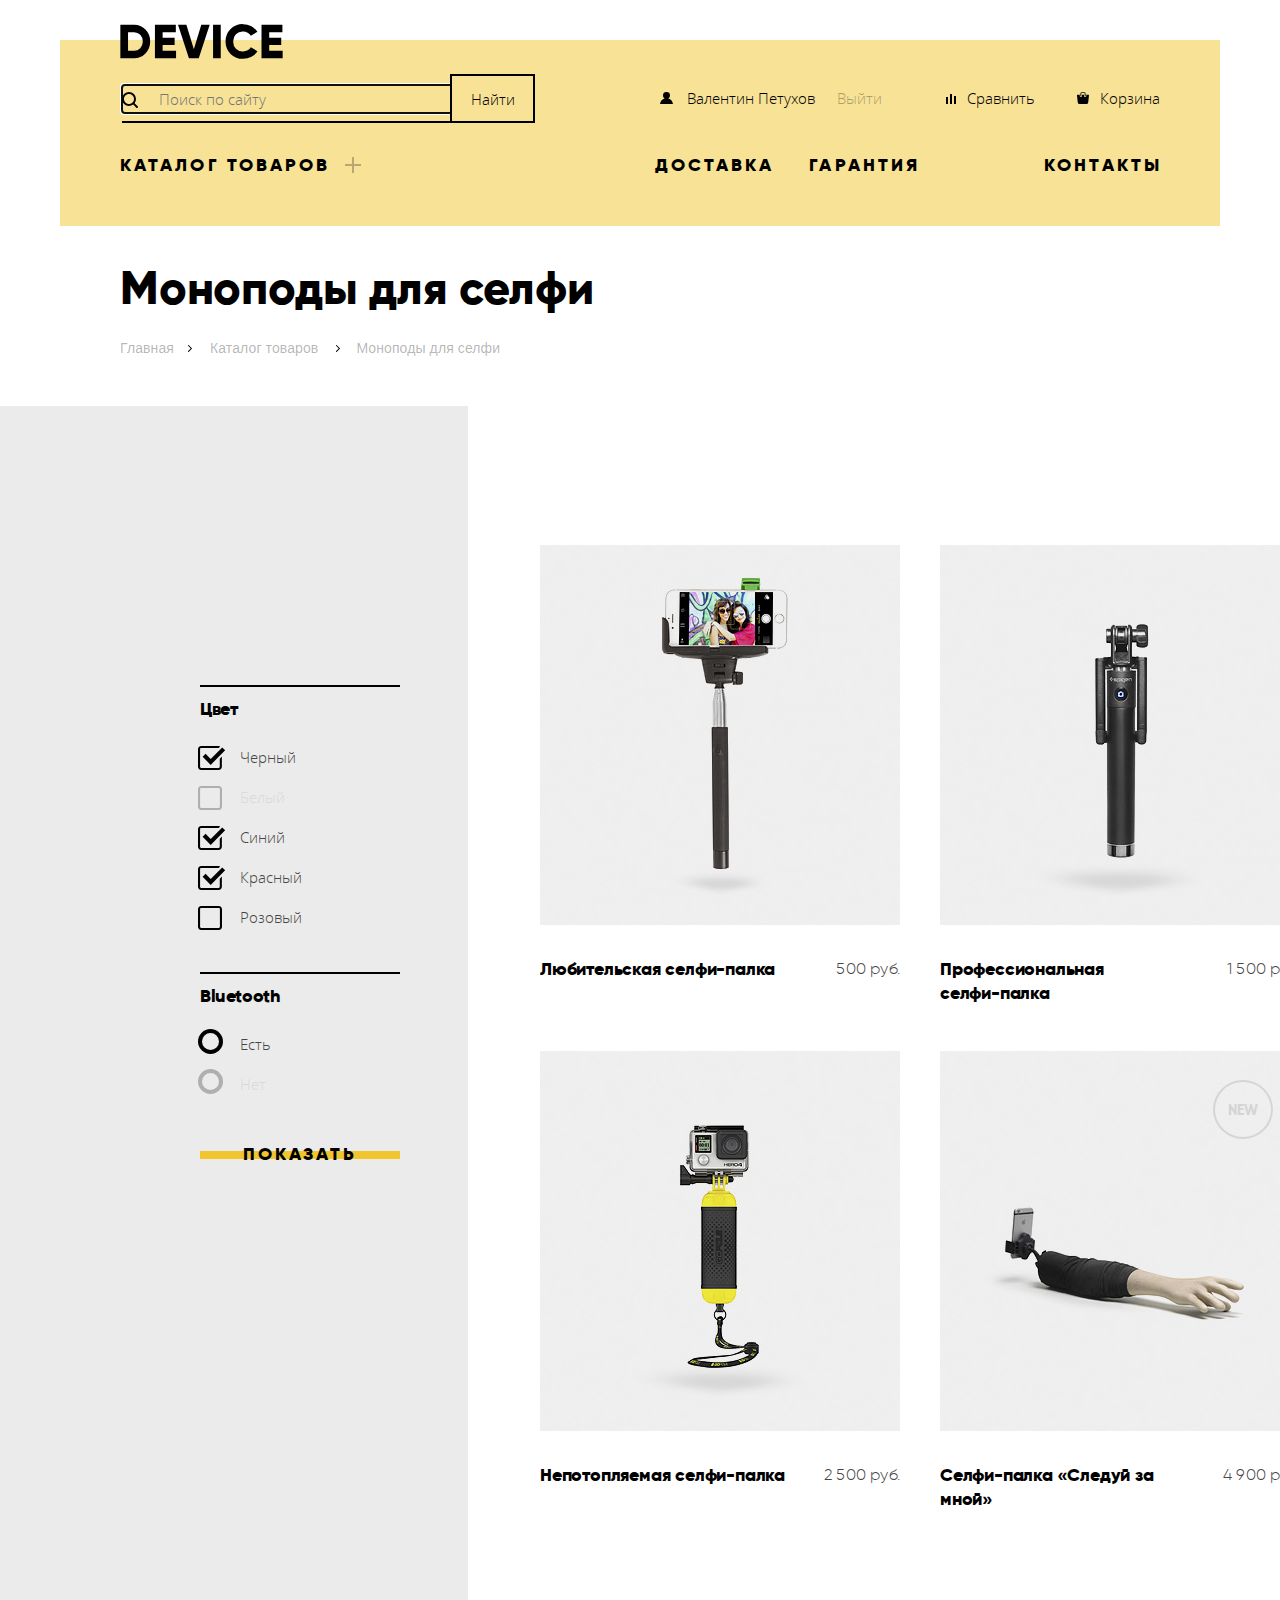
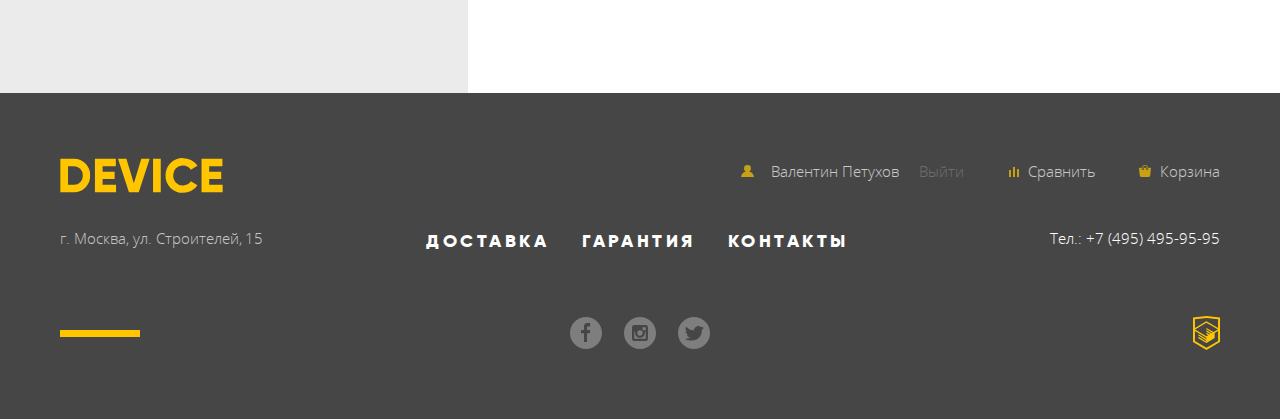
==== catalog-monopods.html @ 1189236e "Вносит изменения по замечаниям" ====
<!DOCTYPE html>
<html lang="ru">
  <head>
    <meta charset="utf-8">
    <title>HTML Academy: Девайс. Моноподы для селфи</title>
    <link rel="stylesheet" href="css/normalize.css">
    <link rel="stylesheet" href="css/style.css">
  </head>
  <body class="catalog-page">
    <header class="main-header">
      <nav class="wrapper main-navigation">
        <a class="main-header-logo">
          <svg xmlns="http://www.w3.org/2000/svg" viewBox="0 0 164 35" width="163" height="35" role="img" aria-labelledby="logo-title">
            <title id="logo-title">Логотип магазина Device</title>
            <path d="m0.35 0.7v33.6h13.532a15.723 15.723 0 0 0 11.72-4.824 16.464 16.464 0 0 0 4.712-11.976 16.465 16.465 0 0 0-4.712-11.976 15.723 15.723 0 0 0-11.72-4.824zm7.733 26.208v-18.819h5.8a8.648 8.648 0 0 1 6.5 2.568 9.412 9.412 0 0 1 2.489 6.84 9.41 9.41 0 0 1-2.489 6.84 8.646 8.646 0 0 1-6.5 2.568h-5.8zm34.8-5.952h12.082v-7.3h-12.086v-5.567h13.291v-7.389h-21.024v33.6h21.265v-7.392h-13.532v-5.952zm36.343 13.344 11.019-33.6h-8.458l-7.491 24.72-7.491-24.72h-8.457l11.019 33.6zm14.4 0h7.733v-33.6h-7.733zm38.615-1.416a15.514 15.514 0 0 0 6.041-5.688l-6.67-3.84a7.488 7.488 0 0 1-3.165 3.024 9.874 9.874 0 0 1-4.664 1.1 9.594 9.594 0 0 1-7.177-2.736 9.907 9.907 0 0 1-2.682-7.248 9.908 9.908 0 0 1 2.682-7.248 9.594 9.594 0 0 1 7.177-2.736 9.914 9.914 0 0 1 4.64 1.08 7.6 7.6 0 0 1 3.189 3.048l6.67-3.84a15.881 15.881 0 0 0-6.09-5.688 17.419 17.419 0 0 0-8.409-2.088 17.12 17.12 0 0 0-17.592 17.472 17.12 17.12 0 0 0 17.589 17.476 17.519 17.519 0 0 0 8.458-2.088zm17.881-11.928h12.082v-7.3h-12.085v-5.567h13.29v-7.389h-21.022v33.6h21.264v-7.392h-13.532v-5.952z"/>
          </svg>
        </a>
        <ul class="user-navigation-list">
          <li>
            <form class="search-form" action="https://echo.htmlacademy.ru" method="post">
              <input class="search-input" type="search" name="search" id="search" autofocus placeholder="Поиск по сайту">
              <input class="search-button" type="submit" value="Найти">
              <label class="search-label" for="search"><span class="visually-hidden">Поиск по сайту</span></label>
            </form>
          </li>
          <li>
            <ul class="user-navigation">
              <li>
                <a href="profile.html">
                  <svg class="header-icon header-user-icon">
                    <use xlink:href="img/usernavigation.svg#user"></use>
                  </svg>
                  Валентин Петухов
                </a>
                <a class="logout-link" href="logout.html">
                  Выйти
                </a>
              </li>
              <li>
                <a href="compare.html">
                  <svg class="header-icon header-compare-icon">
                    <use xlink:href="img/usernavigation.svg#compare"></use>
                  </svg>
                  Сравнить
                </a>
              </li>
              <li>
                <a href="cart.html">
                  <svg class="header-icon header-cart-icon">
                    <use xlink:href="img/usernavigation.svg#cart"></use>
                  </svg>
                  Корзина
                </a>
              </li>
            </ul>
          </li>
        </ul>
        <ul class="site-navigation-list">
          <li class="main-catalog">
            <a class="catalog-link" href="catalog.html">Каталог товаров</a>
            <ul class="main-catalog-list">
              <li class="catalog-list-item">
                <a href="catalog-vr.html">Виртуальная реальность</a>
                <a href="catalog-monopods.html">Моноподы для селфи</a>
                <a href="catalog-action-camera.html">Экшн камера</a>
              </li>
              <li class="catalog-list-item">
                <a href="catalog-fitness-bracelets.html">Фитнес-браслеты</a>
                <a href="catalog-smart-watch.html">Умные часы</a>
              </li>
              <li class="catalog-list-item">
                <a href="catalog-quadcopters.html">Квадрокоптеры</a>
              </li>
            </ul>
          </li>
          <li class="delivery"><a href="delivery.html">Доставка</a></li>
          <li class="warranty"><a href="warranty.html">Гарантия</a></li>
          <li><a class="contacts-link" href="contacts.html">Контакты</a></li>
        </ul>
      </nav>
    </header>
    <main class="catalog-container">

      <div class="wrapper">
        <h1 class="page-title">Моноподы для селфи</h1>
        <ul class="breadcrumbs">
          <li><a href="index.html">Главная</a></li>
          <li><a href="catalog.html">Каталог товаров</a></li>
          <li class="breadcrumbs-current"><a>Моноподы для селфи</a></li>
        </ul>
      </div>

      <div class="catalog-columns">
        <section class="filters">
          <div class="filters-wrapper">
            <h2 class="visually-hidden">Фильтр:</h2>
            <form class="filter" action="https://echo.htmlacademy.ru" method="get">
              <fieldset>
                <legend>Цвет</legend>
                <ul>
                  <li class="filter-option">
                    <input class="visually-hidden filter-input filter-input-checkbox" name="filter-color-black" id="filter-color-black" type="checkbox" checked>
                    <label for="filter-color-black">Черный</label>
                  </li>
                  <li class="filter-option">
                    <input class="visually-hidden filter-input filter-input-checkbox" name="filter-color-white" id="filter-color-white" type="checkbox" disabled>
                    <label for="filter-color-white">Белый</label>
                  </li>
                  <li class="filter-option">
                    <input class="visually-hidden filter-input filter-input-checkbox" name="filter-color-blue" id="filter-color-blue" type="checkbox" checked>
                    <label for="filter-color-blue">Синий</label>
                  </li>
                  <li class="filter-option">
                    <input class="visually-hidden filter-input filter-input-checkbox" name="filter-color-red" id="filter-color-red" type="checkbox" checked>
                    <label for="filter-color-red">Красный</label>
                  </li>
                  <li class="filter-option">
                    <input class="visually-hidden filter-input filter-input-checkbox" name="filter-color-pink" id="filter-color-pink" type="checkbox">
                    <label for="filter-color-pink">Розовый</label>
                  </li>
                </ul>
              </fieldset>
              <fieldset>
                <legend>Bluetooth</legend>
                <ul>
                  <li class="filter-option">
                    <input class="visually-hidden filter-input filter-input-radio" name="bluetooth" type="radio" id="filter-bluetooth-yes" value="yes">
                    <label for="filter-bluetooth-yes">Есть</label>
                  </li>
                  <li class="filter-option">
                    <input class="visually-hidden filter-input filter-input-radio" name="bluetooth" type="radio" id="filter-bluetooth-no" value="no" disabled>
                    <label for="filter-bluetooth-no">Нет</label>
                  </li>
                </ul>
              </fieldset>
              <button type="submit" class="button filter-button">Показать</button>
            </form>
          </div>
        </section>

        <section class="catalog">
          <div class="catalog-wrapper">
            <h2 class="visually-hidden">Список моноподов для селфи</h2>
            <ul class="catalog-list">
              <li class="catalog-item">
                <p class="catalog-item-button">
                  <a class="button" href="#">В корзину</a>
                  <a class="compare-button" href="compare.html">Добавить к сравнению</a>
                </p>
                <img class="catalog-item-image" src="img/item-1-jpg.jpg" width="360" height="380" alt="Любительская селфи-палка">
                <div class="catalog-info">
                  <h3 class="catalog-item-title">
                    <a href="catalog-item.html">Любительская селфи-палка</a>
                  </h3>
                  <p class="catalog-item-price">500 руб.</p>
                </div>
              </li>
              <li class="catalog-item">
                <p class="catalog-item-button">
                  <a class="button" href="#">В корзину</a>
                  <a class="compare-button" href="compare.html">Добавить к сравнению</a>
                </p>
                <img class="catalog-item-image" src="img/item-2-jpg.jpg" width="360" height="380" alt="Профессиональная селфи-палка">
                <div class="catalog-info">
                  <h3 class="catalog-item-title">
                    <a href="catalog-item.html">Профессиональная<br> селфи-палка</a>
                  </h3>
                  <p class="catalog-item-price">1 500 руб.</p>
                </div>
              </li>
              <li class="catalog-item">
                <p class="catalog-item-button">
                  <a class="button" href="#">В корзину</a>
                  <a class="compare-button" href="compare.html">Добавить к сравнению</a>
                </p>
                <img class="catalog-item-image" src="img/item-3-jpg.jpg" width="360" height="380" alt="Непотопляемая селфи-палка">
                <div class="catalog-info">
                  <h3 class="catalog-item-title">
                    <a href="catalog-item.html">Непотопляемая селфи-палка</a>
                  </h3>
                  <p class="catalog-item-price">2 500 руб.</p>
                </div>
              </li>
              <li class="catalog-item new">
                <p class="catalog-item-button">
                  <a class="button" href="#">В корзину</a>
                  <a class="compare-button" href="compare.html">Добавить к сравнению</a>
                </p>
                <img class="catalog-item-image" src="img/item-4-jpg.jpg" width="360" height="380" alt="Селфи-палка Следуй за мной">
                <div class="catalog-info">
                  <h3 class="catalog-item-title">
                    <a href="catalog-item.html">Селфи-палка &laquo;Следуй за мной&raquo;</a>
                  </h3>
                  <p class="catalog-item-price">4 900 руб.</p>
                </div>
              </li>
            </ul>
          </div>
        </section>
      </div>

    </main>
    <footer class="main-footer">
      <div class="wrapper footer-wrapper">
        <div class="footer-row footer-row-user">
          <a class="footer-logo">
            <svg xmlns="http://www.w3.org/2000/svg" viewBox="0 0 164 35" width="163" height="35" role="img" aria-labelledby="logo-title">
              <title id="logo-title">Логотип магазина Device</title>
              <path d="m0.35 0.7v33.6h13.532a15.723 15.723 0 0 0 11.72-4.824 16.464 16.464 0 0 0 4.712-11.976 16.465 16.465 0 0 0-4.712-11.976 15.723 15.723 0 0 0-11.72-4.824zm7.733 26.208v-18.819h5.8a8.648 8.648 0 0 1 6.5 2.568 9.412 9.412 0 0 1 2.489 6.84 9.41 9.41 0 0 1-2.489 6.84 8.646 8.646 0 0 1-6.5 2.568h-5.8zm34.8-5.952h12.082v-7.3h-12.086v-5.567h13.291v-7.389h-21.024v33.6h21.265v-7.392h-13.532v-5.952zm36.343 13.344 11.019-33.6h-8.458l-7.491 24.72-7.491-24.72h-8.457l11.019 33.6zm14.4 0h7.733v-33.6h-7.733zm38.615-1.416a15.514 15.514 0 0 0 6.041-5.688l-6.67-3.84a7.488 7.488 0 0 1-3.165 3.024 9.874 9.874 0 0 1-4.664 1.1 9.594 9.594 0 0 1-7.177-2.736 9.907 9.907 0 0 1-2.682-7.248 9.908 9.908 0 0 1 2.682-7.248 9.594 9.594 0 0 1 7.177-2.736 9.914 9.914 0 0 1 4.64 1.08 7.6 7.6 0 0 1 3.189 3.048l6.67-3.84a15.881 15.881 0 0 0-6.09-5.688 17.419 17.419 0 0 0-8.409-2.088 17.12 17.12 0 0 0-17.592 17.472 17.12 17.12 0 0 0 17.589 17.476 17.519 17.519 0 0 0 8.458-2.088zm17.881-11.928h12.082v-7.3h-12.085v-5.567h13.29v-7.389h-21.022v33.6h21.264v-7.392h-13.532v-5.952z"/>
            </svg>
          </a>
          <ul class="footer-user-navigation">
            <li>
              <a href="profile.html">
                <svg class="footer-icon footer-user-icon">
                  <use xlink:href="img/usernavigation.svg#user"></use>
                </svg>
                Валентин Петухов
              </a>
            </li>
            <li class="logout-link">
              <a href="logout.html">
                Выйти
              </a>
            </li>
            <li>
              <a href="compare.html">
                <svg class="footer-icon footer-compare-icon">
                  <use xlink:href="img/usernavigation.svg#compare"></use>
                </svg>
                Сравнить
              </a>
            </li>
            <li>
              <a href="cart.html">
                <svg class="footer-icon footer-cart-icon">
                  <use xlink:href="img/usernavigation.svg#cart"></use>
                </svg>
                Корзина
              </a>
            </li>
          </ul>
        </div>

        <div class="footer-row footer-row-site">
          <p>г. Москва, ул. Строителей, 15</p>
          <ul class="footer-site-navigation">
            <li><a href="delivery.html">Доставка</a></li>
            <li><a href="warranty.html">Гарантия</a></li>
            <li><a href="contacts.html">Контакты</a></li>
          </ul>
          <a class="footer-phone" href="tel:+74954959595">Тел.: +7 (495) 495-95-95</a>
        </div>

        <div class="footer-row footer-row-social">
          <ul class="footer-social">
            <li class="fb">
              <a class="social-button" href="#">
                <span class="visually-hidden">Фейсбук</span>
                <svg xmlns="http://www.w3.org/2000/svg" width="32" height="32" viewBox="0 0 32 32">
                  <path fill="#FFF" d="M16 0C7.164 0 0 7.163 0 16s7.164 16 16 16c8.837 0 16-7.164 16-16S24.837 0 16 0zm4.062
                    9.455h-3.021v3.444h3.021v3.445h-3.021v8.61H14.02v-8.61H11v-3.445h3.021V9.455c0-1.902
                    1.353-3.445 3.021-3.445h3.021v3.445z"/>
                </svg>
              </a>
            </li>
            <li class="instagram">
              <a class="social-button" href="#">
                <span class="visually-hidden">Инстаграм</span>
                <svg xmlns="http://www.w3.org/2000/svg" width="32" height="32" viewBox="0 0 32 32"><g fill="#FFF">
                  <path d="M20.916 16a4.938 4.938 0 1 1-9.877 0c0-.394.051-.773.138-1.14h-.897v6.838h11.396V14.86h-.897c.086.367.137.746.137 1.14z"/>
                  <path d="M15.978 18.659c1.466 0 2.659-1.193 2.659-2.659s-1.193-2.659-2.659-2.659c-1.466 0-2.659 1.193-2.659 2.659s1.192 2.659 2.659
                    2.659zM18.637 10.302h3.039v3.039h-3.039z"/><path d="M16 0C7.164 0 0 7.164 0 16c0 8.837 7.164 16 16 16 8.837 0 16-7.163 16-16 0-8.836-7.163-16-16-16zm7.955 21.698a2.285
                    2.285 0 0 1-2.279 2.279H10.279A2.285 2.285 0 0 1 8 21.698V10.302a2.286 2.286 0 0 1 2.279-2.279h11.396a2.286 2.286 0 0 1 2.279 2.279v11.396z"/></g></svg>
              </a>
            </li>
            <li class="twitter">
              <a class="social-button" href="#">
                <span class="visually-hidden">Твиттер</span>
                <svg xmlns="http://www.w3.org/2000/svg" width="32" height="32" viewBox="0 0 32 32">
                  <path fill="#FFF" d="M16 0C7.164 0 0 7.164 0 16c0 8.837 7.164 16 16 16 8.837 0 16-7.163 16-16 0-8.836-7.163-16-16-16zm7.944
                    12.809c-.251 6.516-3.463 10.832-10.992 10.702h-.486c-.447 0-4.543-.443-5.344-1.823 2.479.19 4.247-.406 5.12-1.136-1.048-.289-2.923-.461-3.251-2.848.384.104.618.221
                    1.299.113-1.307-.824-2.758-1.519-2.679-3.643.311.317 1.164.518 1.46.457-.768-.233-2.149-3.244-.974-4.781 1.984 1.79 4.075 3.482 7.804 3.643.227-2.214 1.24-3.699
                    3.168-4.325 1.84-.479 3.255.26 3.901 1.138.737-.224 1.453-.466 2.193-.685-.004.833-.569 1.463-.935 1.709.747.165 1.423-.475 1.423-.475-.184.963-1.094 1.725-1.707 1.954z"/></svg>
              </a>
            </li>
          </ul>
          <a class="footer-logo-htmlacademy" href="https://htmlacademy.ru/intensive/htmlcss">
            <img src="img/logo-html.svg" width="27" height="35" alt="Логотип HTML Academy">
          </a>
        </div>
      </div>
    </footer>
  </body>
</html>
---- css/style.css ----
@font-face {
    font-family: 'Gilroy ExtraBold';
    src: url('../fonts/gilroyextrabold.woff'),
         url('../fonts/gilroyextrabold.woff2');
}

@font-face {
    font-family: 'Gilroy Light';
    src: url('../fonts/gilroylight.woff'),
         url('../fonts/gilroylight.woff2');
}

@font-face {
    font-family: 'Open Sans';
    src: url('../fonts/opensans.woff'),
         url('../fonts/opensans.woff2');
}

@font-face {
    font-family: 'Open Sans Light';
    src: url('../fonts/opensanslight.woff'),
         url('../fonts/opensanslight.woff2');
}

body{
    min-width: 1160px;
    margin: 0 auto;
    padding: 0;
    padding-top: 40px;
    font-family: "Open Sans Light", Arial, sans-serif;
    font-size: 15px;
    font-weight: 300;
    font-style: normal;
    font-stretch: normal;
    line-height: 2;
    color: #464646;
    background-color: #ffffff;
}

a{
    text-decoration: none;
}

img{
    max-width: 100%;
    height: auto;
}

.visually-hidden:not(:focus):not(:active),
input[type="checkbox"].visually-hidden,
input[type="radio"].visually-hidden {
    position: absolute;
    width: 1px;
    height: 1px;
    margin: -1px;
    border: 0;
    padding: 0;
    white-space: nowrap;
    clip-path: inset(100%);
    clip: rect(0 0 0 0);
    overflow: hidden;
}

/* HEADER---------------------------------------------------------------------- */

.main-header{
    width: 1160px;
    position: relative;
    margin: 0 auto;
    padding-top: 43px;
    box-sizing: border-box;
    color: #000000;
    background-color: #f7e296;
}

.wrapper{
    width: 1040px;
    margin: 0 auto;
    padding: 0;
}

.main-header-logo{
    position: absolute;
    top: -18px;
}

.main-header-logo:hover svg,
.footer-logo:hover svg{
    opacity: 0.6;
}

.main-header-logo:focus svg,
.footer-logo:focus svg{
    opacity: 0.3;
}

.user-navigation-list{
    display: flex;
    flex-wrap: wrap;
    flex-direction: row;
    justify-content: space-between;
    margin: 0;
    margin-bottom: 38px;
    padding: 0;
    list-style: none;
}

.user-navigation-list a{
    color: #000000;
}

.header-user-icon{
    width: 13px;
    height: 12px;
    margin-right: 10px;
}

.header-compare-icon{
    width: 10px;
    height: 10px;
    margin-right: 7px;
}

.header-cart-icon{
    width: 12px;
    height: 12px;
    margin-right: 7px;
}

.user-navigation{
    display: flex;
    justify-content: space-between;
    width: 500px;
    margin: 0;
    padding: 0;
    list-style: none;
}

.user-navigation li{
    vertical-align: middle;
}

.user-navigation li:first-child{
    width: 274px;
}

.user-navigation li:last-child{
    margin-left: 30px;
}

.logout-link{
    margin-left: 18px;
    color: #000000;
    opacity: 0.3;
}

.logout-link:focus{
    color: #000000;
}

.site-navigation-list a,
.main-catalog-list a{
    display: block;
    color: #000000;
}

.user-navigation a{
    color: #000000;
}

.user-navigation-list a:hover,
.user-navigation a:hover,
.site-navigation-list a:hover,
.main-catalog-list a:hover{
    color: #000000;
    opacity: 0.6;
}

.user-navigation-list a:focus,
.user-navigation a:focus,
.site-navigation-list a:focus,
.main-catalog-list a:focus{
    color: #000000;
    opacity: 0.3;
}

.user-navigation a:hover + .header-icon{
    opacity: 0.6;
}

.user-navigation a:focus + .header-icon{
    opacity: 0.3;
}

.search-form{
    position: relative;
    display: flex;
    justify-content: space-between;
    width: 356px;
    margin: 0;
    padding: 0;
}

.search-input{
    width: 100%;
    padding-left: 39px;
    font:inherit;
    color: rgba(0, 0, 0, 0.3);
    background-color: #f7e296;
    border: none;
}

.search-input:hover{
    color: rgba(0, 0, 0, 0.6);
}

.search-input:focus{
    color: #000000;
}

.search-label{
    position: absolute;
    top: 9px;
    left: 2px;
    width: 16px;
    height: 16px;
    background-image: url('../img/search.svg');
    background-repeat: no-repeat;
    background-position: top center;
    background-size: 100%;
}

.search-label::before{
    content: "";
    position: absolute;
    bottom: -15px;
    left: 0;
    display: none;
    width: 400px;
    height: 2px;
    background-color: #000000;
}

.search-button{
    visibility: hidden;
    position: absolute;
    top: -9px;
    left: 330px;
    width: 85px;
    padding: 7.5px 0;
    font: inherit;
    background-color: #f7e296;
    border: 2px solid #000000;
}

.search-button:hover{
    color: #ffffff;
    background-color: #000000;
}

.search-button:focus{
    color: rgba(255, 255, 255, 0.3);
    background-color: #000000;
}

.search-input:focus + .search-button{
    visibility: visible;
}

.search-input:focus ~ .search-label::before{
    display: block;
}

.site-navigation-list{
    display: flex;
    flex-wrap: wrap;
    flex-direction: row;
    justify-content: flex-start;
    margin: 0;
    padding: 0;
    padding-bottom: 29px;
    list-style: none;
    font-family: 'Gilroy ExtraBold', Arial, sans-serif;
    font-size: 18px;
    font-weight: 800;
    /*font-style: normal;
    font-stretch: normal;
    line-height: 1.33;
    letter-spacing: 3.6px;*/
    text-transform: uppercase;
}

.site-navigation-list > li:first-child{
    position: relative;
    margin-right: 290px;
}

.site-navigation-list > li:last-child{
    margin-left: auto;
}

.site-navigation-list > li> a{
    font-size: 18px;
    line-height: 24px;
    letter-spacing: 3.1px;
    font-style: normal;
}

.main-catalog-list {
    display: none;
    position: absolute;
    top: 40px;
    left: -60px;
    z-index: 3;
    width: 1100px;
    margin: 0;
    padding: 0;
    padding-left: 60px;
    padding-bottom: 40px;
    list-style: none;
    font-family: 'Open Sans Light', Arial, sans-serif;
    font-size: 15px;
    font-weight: 300;
    line-height: 2.4;
    letter-spacing: 0.2px;
    text-transform: none;
    background-color: #f7e296;
}

.catalog-list-item{
    padding: 0;
    padding-right: 60px;
    margin: 0;
    margin-top: -10px;
    margin-right: 0px;
}

.catalog-link{
    padding-bottom: 20px;
    padding-right: 34px;
}

.catalog-link:hover + .main-catalog-list{
    display: flex;
    flex-wrap: wrap;
    flex-direction: row;
    justify-content: flex-start;
}

.main-catalog-list:hover{
    display: flex;
}

.catalog-link::after{
    content: '';
    position: absolute;
    bottom: 24px;
    right: 4px;
    width: 16px;
    height: 16px;
    background-image: url('../img/plus.svg');
    background-repeat: no-repeat;
    background-position: top center;
    background-size: 100%;
    opacity: 0.3;
}

.delivery{
    margin-right: 35px;
}

.contacts-link{
    margin-right: -2px;
}

.page-content{
    margin-bottom: 90px;
}

/* временно для сетки -----------------------------------*/
.page-content-index{
    padding-top: 1582px;
}

.container{
    width: 1160px;
    margin: 0 auto;
}

.columns{
    position: relative;
    margin: 0;
    padding: 0;
    padding-top: 62px;
    display: flex;
    justify-content: space-between;
}

.columns h2{
    margin: 0;
    margin-left: -2px;
    padding: 0;
    font-family: 'Gilroy ExtraBold', Arial, sans-serif;
    font-size: 47px;
    font-weight: 800;
    line-height: 48px;
    letter-spacing: -0.2px;
    text-align: left;
    color: #000000;
}

.columns p{
    margin: 0;
    padding: 0;
}

.columns ul{
    font-family: 'Gilroy ExtraBold', Arial, sans-serif;
    font-size: 16px;
    font-weight: 800;
    line-height: 2.5;
    color: #000000;
}

.aboutUs{
    position: relative;
    display: flex;
    flex-direction: column;
    width: 480px;
}

.aboutUs::before{
    position: absolute;
    top: -52px;
    left: 0px;
    width: 80px;
    height: 7px;
    background-color: #000000;
    content: "";
}

.aboutUs h2{
    margin-bottom: 43px;
}

.aboutUs p{
    margin-bottom: 30px;
}

.aboutUs p:nth-of-type(1){
    letter-spacing: 0.135px;
}

.aboutUs p:nth-of-type(2){
    margin-bottom: 65px;
    letter-spacing: -0.02px;
}

.aboutUs ul{
    margin: 0;
    margin-bottom: 63px;
    padding: 0;
    list-style: none;
}

.aboutUs ul li{
    position: relative;
    padding-left: 35px;
    letter-spacing: -0.2px;

}

.aboutUs ul li::before{
    content: '';
    position: absolute;
    top: 15px;
    left: 0;
    width: 8px;
    height: 8px;
    background-image: url('../img/slider-button-empty.svg');
    background-repeat: no-repeat;
    background-position: top center;
    background-size: 100%;
}

.about-button{
    width: 260px;
    font-size: 18px;
    line-height: 24px;
    letter-spacing: 3.28px;
    font-style: normal;
}

.contacts{
    position: relative;
    display: flex;
    flex-direction: column;
    width: 560px;
}

.contacts::before{
    position: absolute;
    top: -52px;
    left: 0px;
    width: 80px;
    height: 7px;
    background-color: #000000;
    content: "";
}

.contacts h2{
    margin-bottom: 43px;
}

.contacts p{
    margin-bottom: 39px;
}

.contacts-map{
    margin-bottom: 68px;
}

.button{
    position: relative;
    font-family: 'Gilroy ExtraBold', Arial, sans-serif;
    font-size: 18px;
    font-weight: 800;
    line-height: 1.33;
    letter-spacing: 2.91px;
    text-align: center;
    color: #000000;
    text-transform: uppercase;
    background: none;
    border: none;
    cursor: pointer;
}

.button::after{
    position: absolute;
    top: 50%;
    left: 50%;
    z-index: -1;
    width: 100%;
    height: 8px;
    content: '';
    background-color:#f0c52e;
    transform: translate(-50%, -50%);
}

.button:hover::after,
.button:focus::after{
    height: 40px;
}

.button:focus{
    opacity: 0.3;
}

.catalog-container{
    margin: 0;
    padding: 0;
    padding-top: 38px;
    box-sizing: border-box;
}

.catalog-page .main-header-logo{
    top: -16px;
}

.page-title{
    margin: 0;
    margin-bottom: 20px;
    padding: 0;
    font-family: 'Gilroy ExtraBold', Arial, sans-serif;
    font-size: 47px;
    font-weight: 800;
    line-height: 48px;
    letter-spacing: -0.2px;
    text-align: left;
    color: #000000;
}

.breadcrumbs{
    display: flex;
    margin: 0;
    margin-bottom: 44px;
    padding: 0;
    list-style: none;
}

.breadcrumbs li{
    position: relative;
    margin-right: 36px;
}

.breadcrumbs li:nth-child(2){
    margin-right: 38px;
}

.breadcrumbs li:last-child{
    margin-right: 0;
}

.breadcrumbs li::after{
    content: '';
    position: absolute;
    bottom: 10px;
    right: -18px;
    width: 4px;
    height: 7px;
    background-image: url('../img/nav-arrow.svg');
    background-repeat: no-repeat;
    background-position: top center;
    background-size: 100%;
}

.breadcrumbs li:nth-child(2)::after{
    right: -22px;
}

.breadcrumbs li:last-of-type::after {
    display: none;
}

.breadcrumbs a{
    font-family: 'OpenSans', Arial, sans-serif;
    font-size: 14px;
    font-weight: 300;
    line-height: 1.71;
    letter-spacing: 0.1px;
    text-align: left;
    color: rgba(0, 0, 0, 0.3);
}

.breadcrumbs a:hover{
    color: rgba(0, 0, 0, 0.6);
}

.breadcrumbs a:focus{
    color: rgba(0, 0, 0, 0.1);
}

.catalog-columns{
    width: 1440px;
    display: flex;
    margin: 0 auto;
    padding: 0;
}

.filters{
    display: flex;
    justify-content: flex-end;
    width: 468px;
    margin: 0;
    padding: 0;
    padding-top: 80px;
    padding-right: 68px;
    box-sizing: border-box;
    background-color: #ebebeb;
}

.filters-wrapper{
    width: 200px;
    margin: 0;
    margin-top: 199px;
    padding: 0;
}

fieldset{
    margin: 0;
    padding: 0;
}

.filter fieldset{
    border: none;
}

.filter legend{
    width: 100%;
    margin: 0;
    margin-bottom: 6px;
    padding: 0;
    padding-top: 10px;
    font-family: 'Gilroy ExtraBold', Arial, sans-serif;
    font-size: 18px;
    font-weight: 800;
    line-height: 24px;
    letter-spacing: -0.38px;
    text-align: left;
    color: #000000;
    border-top: 2px solid #000000;
}

.filter ul{
    list-style: none;
}

.filter-option label {
    position: relative;
    display: block;
    margin-bottom: 10px;
    cursor: pointer;
    user-select: none;
}

.filter ul li:last-child{
    margin-bottom: 40px;
}

.filter-input:disabled + label{
    color: #a6a6a6;
    opacity: 0.25;
}

.filter-input-checkbox + label::before {
    content: "";
    position: absolute;
    left: -42px;
    top: 4px;
    width: 24px;
    height: 24px;
    background-image: url("../img/checkbox-off.svg");
    background-repeat: no-repeat;
    background-position: top center;
    background-size: 100%;
}

.filter-input-checkbox:checked + label::before {
    content: "";
    position: absolute;
    left: -42px;
    top: 4px;
    width: 28px;
    height: 28px;
    background-image: url("../img/checkbox-on.svg");
    background-repeat: no-repeat;
    background-position: top center;
    background-size: 100%;
}

.filter-input-checkbox:hover + label::before {
    opacity: 0.6;
}

.filter-input-radio + label::before {
    content: "";
    position: absolute;
    left: -42px;
    top: 0;
    width: 17px;
    height: 17px;
    border: 4px solid #000000;
    border-radius: 50%;
}

.filter-input-radio:checked + label::after {
    content: "";
    position: absolute;
    top: 7px;
    left: -35px;
    width: 11px;
    height: 11px;
    background-color: #000000;
    border-radius: 50%;
}

.filter-input-radio:hover + label::before,
.filter-input-radio:hover + label::after {
    opacity: 0.6;
}

.filter-button{
    width: 100%;
    z-index: 0;
}

.catalog{
    display: flex;
    justify-content: center;
    width: 972px;
    margin: 0;
    padding: 0;
    padding-top: 70px;
    padding-bottom: 136px;
}

.catalog-wrapper{
    margin: 0;
    padding: 0;
}

.catalog-list{
    display: flex;
    flex-wrap: wrap;
    margin: 0;
    padding: 0;
    list-style: none;
    padding-top: 69px;
    padding-left: 72px;
}

.catalog-item{
    position: relative;
    width: 360px;
    margin-right: 40px;
    margin-bottom: 46px;
}

.catalog-item-button{
    position: absolute;
    top: 30%;
    display: none;
    width: 100%;
    margin: 0;
    padding: 0;
    z-index: 5;
}

.catalog-item-button .button{
    width: 200px;
    margin-bottom: 30px;
}

.catalog-item:hover .catalog-item-button {
    display: flex;
    flex-direction: column;
    justify-content: space-between;
    align-items: center;

}

.catalog-item img{
    margin-bottom: 23px;
}

.catalog-item:hover img{
    opacity: 0.7;
    background-color: #eeeeee;
}

.catalog-item:nth-child(2n){
    margin-right: 0;
}

.catalog-info{
    display: flex;
    flex-direction: row;
    justify-content: space-between;
}

.catalog-item-title{
    width: 263px;
    margin: 0;
    padding: 0;
    font-family: 'Gilroy ExtraBold', Arial, sans-serif;
    font-size: 18px;
    font-weight: 800;
    font-style: normal;
    font-stretch: normal;
    line-height: 24px;
    letter-spacing: -0.2px;
    text-align: left;
    color: #000000;
}

.catalog-item-title a{
    font-family: 'Gilroy ExtraBold', Arial, sans-serif;
    font-size: 18px;
    font-weight: 800;
    line-height: 24px;
    letter-spacing: -0.2px;
    text-align: left;
    color: #000000;
}

.catalog-item-price{
    width: 80px;
    margin: 0;
    padding: 0;
    font-family: 'Gilroy Light', Arial, sans-serif;
    font-size: 16px;
    font-weight: 300;
    line-height: 1.5;
    letter-spacing: 0.2px;
    text-align: right;
    color: #464646;
}

.compare-button{
    font-size: 13px;
    font-weight: 300;
    line-height: 1.54;
    letter-spacing: 0.1px;
    text-align: center;
    color: rgba(0, 0, 0, 0.5);
}

.compare-button:hover{
    color: #000000;
}

.compare-button:focus{
    color: rgba(0, 0, 0, 0.2);
}

.new::after{
    position: absolute;
    top: 29px;
    right: 27px;
    width: 56px;
    height: 40px;
    font-family: 'Gilroy ExtraBold', Arial, sans-serif;
    font-size: 14px;
    font-weight: 800;
    color: #000000;
    text-align: center;
    padding-top: 15px;
    text-transform: uppercase;
    background-color: transparent;
    border: 2px solid #000000;
    border-radius: 50%;
    content: "new";
    opacity: 0.1;
}

.main-footer{
    margin: 0;
    padding: 0;
    padding-top: 65px;
    padding-bottom: 60px;
    box-sizing: border-box;
    color: rgba(255, 255, 255, 0.7);
    background-color: #464646;
}

.footer-wrapper{
    display: flex;
    flex-direction: column;
    width: 1160px;
}

.footer-row{
    display: flex;
    flex-direction: row;
    justify-content: space-between;
    margin: 0;
    padding: 0;
}

.footer-row-user{
    position: relative;
    justify-content: flex-end;
    margin-bottom: 37px;
    margin-top: -2px;
}

.footer-logo{
    position: absolute;
    left: 0;
    top: 2px;
}

.footer-logo svg{
    fill:#ffc600;
}

.footer-user-navigation{
    margin: 0;
    padding: 0;
}

.footer-user-navigation li:first-child{
    margin-left: 47px;
}

.catalog-page .footer-user-navigation li:first-child{
    margin-left: 45px;
}

.footer-user-navigation li{
    margin-left: 45px;
}

.footer-user-navigation li:last-child{
    margin-left: 43px;
}

.footer-user-navigation .logout-link{
    margin-left: 20px;
}

.footer-user-icon{
    width: 13px;
    height: 12px;
    margin-right: 9px;
    fill: #ffc600;
}

.catalog-page .footer-user-icon{
    margin-right: 13px;
}

.footer-compare-icon{
    width: 10px;
    height: 10px;
    margin-right: 5px;
    fill: #ffc600;
}

.footer-cart-icon{
    width: 12px;
    height: 12px;
    margin-right: 5px;
    fill: #ffc600;
}

.footer-row-site{
    justify-content: flex-start;
    margin-bottom: 60px;
}

.footer-row-social{
    position: relative;
    align-items: center;
}

.footer-row-social::before {
    position: absolute;
    top: 14px;
    left: 0;
    display: block;
    margin: 0;
    width: 80px;
    height: 7px;
    content: "";
    background-color: #ffc600;
}

.footer-row-site p{
    margin: 0;
    padding: 0;
}

.footer-row-site p:first-child{
    margin-right: 163px;
    font-size: 15px;
    line-height: 30px;
    letter-spacing: -0.02px;
}

.footer-site-navigation{
    width: 440px;
    margin: 0;
    padding: 0;
    padding-top: 3px;
}

.footer-user-navigation,
.footer-site-navigation,
.footer-social{
    display: flex;
    flex-direction: row;
    justify-content: flex-start;
    list-style: none;
}

.footer-site-navigation li:first-child{
    margin-right: 33px;
}

.footer-site-navigation li:nth-child(2){
    margin-right: 32px;
}

.footer-user-navigation a{
    font: inherit;
    color: #ffffff;
    opacity: 0.7;
}

.footer-user-navigation a:hover{
    color: #ffffff;
    opacity: 1;
}

.footer-user-navigation a:focus{
    color: #ffffff;
    opacity: 0.3;
}

.footer-icon{
    opacity: 1;
}

.footer-user-navigation a:hover + .footer-icon{
    opacity: 0.6;
}

.footer-user-navigation a:focus + .footer-icon{
    opacity: 0.3;
}

.footer-site-navigation a{
    font-family: 'Gilroy ExtraBold', Arial, sans-serif ;
    font-size: 18px;
    font-weight: 800;
    line-height: 24px;
    letter-spacing: 3.46px;
    text-align: left;
    color: #ffffff;
    text-transform: uppercase;
}

.footer-site-navigation a:hover{
    color: #ffffff;
    opacity: 0.6;
}

.footer-site-navigation a:focus{
    color: #ffffff;
    opacity: 0.3;
}

.footer-phone{
    margin-left: auto;
    font: inherit;
    letter-spacing: -0.02px;
    color: #ffffff;
}

.footer-phone:hover,
.footer-phone:focus{
    color: rgba(255, 255, 255, 0.6);
}

.footer-social{
    width: 150px;
    margin: 0 auto;
    padding: 0;
}

.footer-social a{
    opacity: 0.3;
}

.footer-social a:hover{
    opacity: 0.6;
}

.footer-social a:focus{
    opacity: 0.1;
}

.fb{
    margin-left: 18px;
}

.instagram{
    margin-left: 22px;
}

.twitter{
    margin-left: 22px;
}

.footer-logo-htmlacademy:hover{
    opacity: 0.6;
}

.footer-logo-htmlacademy:focus{
    opacity: 0.3;
}

.modal{
    position: fixed;
}

.modal-write{
    top: 50%;
    left: 50%;
    display: none;
    width: 960px;
    height: 553px;
    margin-top: -277px;
    margin-left: -480px;
    padding: 80px 100px;
    background-color: #ffffff;
    box-shadow: 0px 10px 20px 0 rgba(4, 6, 6, 0.2);
    box-sizing: border-box;
}

.modal-close{
    position: absolute;
    top: 22px;
    right: 22px;
    width: 55px;
    height: 55px;
    background-color: #f0c52e;
    border: none;
    border-radius: 50%;
    cursor: pointer;
    opacity: 0.5;
}

.modal-close::before {
    content: "";
    position: absolute;
    top: 50%;
    left: 50%;
    width: 2px;
    height: 30px;
    background-color: #ffffff;
    transform: translate(-50%, -50%) rotate(45deg);
}

.modal-close::after {
    content: "";
    position: absolute;
    top: 50%;
    left: 50%;
    width: 2px;
    height: 30px;
    background-color: #ffffff;
    transform: translate(-50%, -50%) rotate(135deg);
}

.modal-close:hover {
    opacity: 1;
}

.modal-close:focus {
    opacity: 0.3;
}

.write-form{
    display: flex;
    flex-wrap: wrap;
    justify-content: space-between;
}

.write-form p{
    display: flex;
    flex-direction: column;
    flex-wrap: wrap;
}

.write-form label{
    font-family: 'Gilroy ExtraBold', Arial, sans-serif;
    font-size: 18px;
    font-weight: 800;
    line-height: 1.33;
    letter-spacing: normal;
    text-align: left;
    color: #000000;
}

.write-form input[type="text"],
.write-form input[type="email"]{
    width: 340px;
    padding-top: 19px;
    padding-bottom: 21px;
    padding-left: 20px;
    outline: none;
}

.write-form textarea{
    width: 740px;
    margin-bottom: 55px;
    padding-top: 19px;
    padding-left: 20px;
    padding-bottom: 84px;
    outline: none;
}

.write-form input[type="text"],
.write-form input[type="email"],
.write-form textarea{
    font-family: 'Open Sans', Arial, sans-serif;
    font-size: 14px;
    font-weight: 400;
    line-height: 1.29;
    letter-spacing: normal;
    text-align: left;
    color: rgba(70, 70, 70, 0.4);
    background-color: #f2f2f2;
    border: none;
}

.write-form input:hover,
.write-form textarea:hover{
    background-color: #eaeaea;
}

.write-form input:focus,
.write-form textarea:focus{
    color:#464646;
    outline: 3px solid #f7e296;
    background-color: #ffffff;
}

.write-form input:invalid{
    background-color: #f6dada;
}

.modal-map{
    top: 50%;
    left: 50%;
    display: none;
    width: 960px;
    height: 559px;
    margin-top: -280px;
    margin-left: -480px;
}
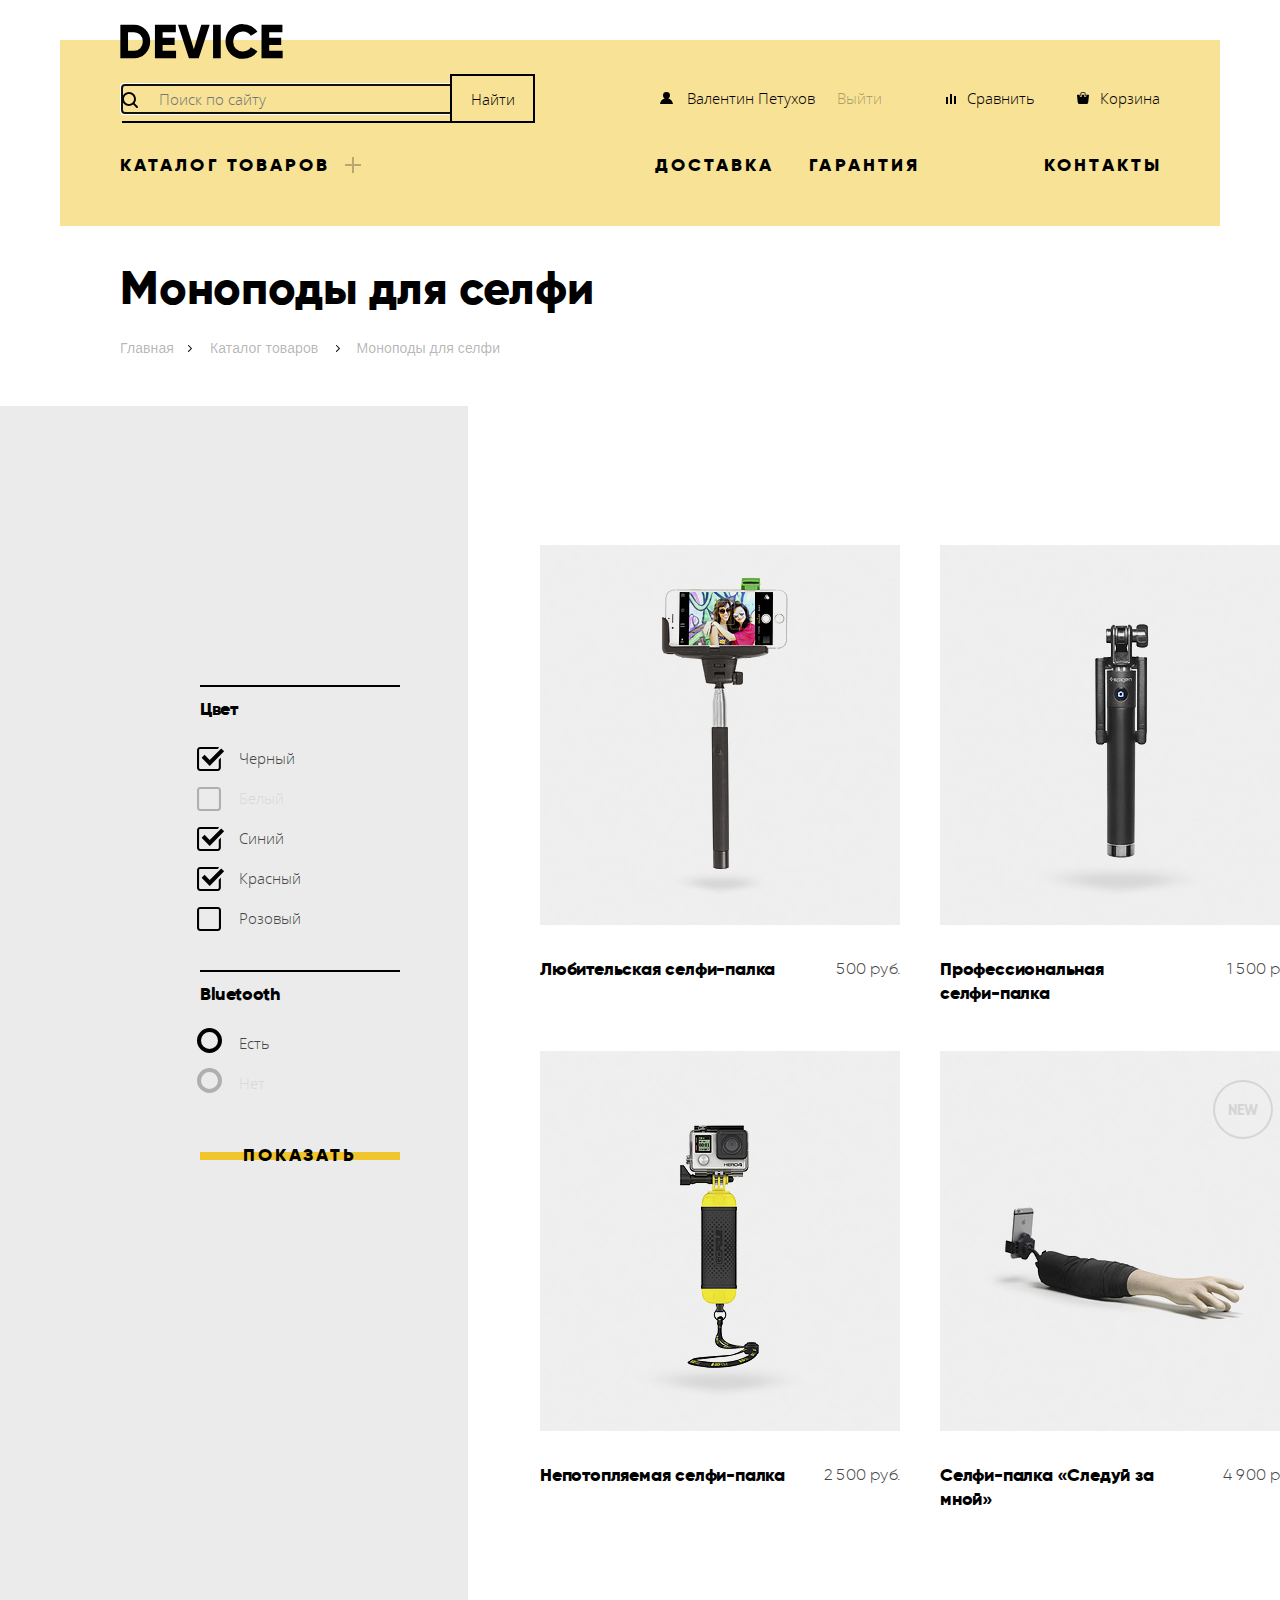
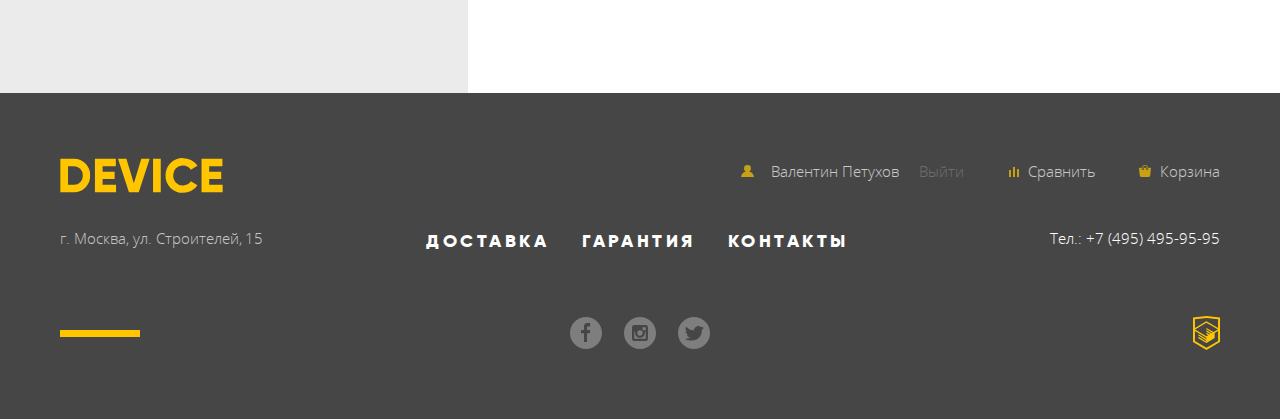
==== commit 019326f8: "Вносит изменения по замечагиям" ====
--- a/catalog-monopods.html
+++ b/catalog-monopods.html
@@ -97,7 +97,7 @@
             <form class="filter" action="https://echo.htmlacademy.ru" method="get">
               <fieldset>
                 <legend>Цвет</legend>
-                <ul>
+                <ul class="filter-checkbox-list">
                   <li class="filter-option">
                     <input class="visually-hidden filter-input filter-input-checkbox" name="filter-color-black" id="filter-color-black" type="checkbox" checked>
                     <label for="filter-color-black">Черный</label>
@@ -121,8 +121,8 @@
                 </ul>
               </fieldset>
               <fieldset>
-                <legend>Bluetooth</legend>
-                <ul>
+                <legend class="input-radio-legend">Bluetooth</legend>
+                <ul class="filter-radio-list">
                   <li class="filter-option">
                     <input class="visually-hidden filter-input filter-input-radio" name="bluetooth" type="radio" id="filter-bluetooth-yes" value="yes">
                     <label for="filter-bluetooth-yes">Есть</label>
--- a/css/style.css
+++ b/css/style.css
@@ -1,25 +1,25 @@
 @font-face {
     font-family: 'Gilroy ExtraBold';
     src: url('../fonts/gilroyextrabold.woff'),
-         url('../fonts/gilroyextrabold.woff2');
+    url('../fonts/gilroyextrabold.woff2');
 }
 
 @font-face {
     font-family: 'Gilroy Light';
     src: url('../fonts/gilroylight.woff'),
-         url('../fonts/gilroylight.woff2');
+    url('../fonts/gilroylight.woff2');
 }
 
 @font-face {
     font-family: 'Open Sans';
     src: url('../fonts/opensans.woff'),
-         url('../fonts/opensans.woff2');
+    url('../fonts/opensans.woff2');
 }
 
 @font-face {
     font-family: 'Open Sans Light';
     src: url('../fonts/opensanslight.woff'),
-         url('../fonts/opensanslight.woff2');
+    url('../fonts/opensanslight.woff2');
 }
 
 body{
@@ -56,6 +56,7 @@
     border: 0;
     padding: 0;
     white-space: nowrap;
+    -webkit-clip-path: inset(100%);
     clip-path: inset(100%);
     clip: rect(0 0 0 0);
     overflow: hidden;
@@ -68,6 +69,7 @@
     position: relative;
     margin: 0 auto;
     padding-top: 43px;
+    -webkit-box-sizing: border-box;
     box-sizing: border-box;
     color: #000000;
     background-color: #f7e296;
@@ -95,9 +97,17 @@
 }
 
 .user-navigation-list{
-    display: flex;
+    display: -webkit-box;
+    display: -ms-flexbox;
+    display: flex;
+    -ms-flex-wrap: wrap;
     flex-wrap: wrap;
+    -webkit-box-orient: horizontal;
+    -webkit-box-direction: normal;
+    -ms-flex-direction: row;
     flex-direction: row;
+    -webkit-box-pack: justify;
+    -ms-flex-pack: justify;
     justify-content: space-between;
     margin: 0;
     margin-bottom: 38px;
@@ -128,7 +138,11 @@
 }
 
 .user-navigation{
-    display: flex;
+    display: -webkit-box;
+    display: -ms-flexbox;
+    display: flex;
+    -webkit-box-pack: justify;
+    -ms-flex-pack: justify;
     justify-content: space-between;
     width: 500px;
     margin: 0;
@@ -194,7 +208,11 @@
 
 .search-form{
     position: relative;
-    display: flex;
+    display: -webkit-box;
+    display: -ms-flexbox;
+    display: flex;
+    -webkit-box-pack: justify;
+    -ms-flex-pack: justify;
     justify-content: space-between;
     width: 356px;
     margin: 0;
@@ -272,9 +290,17 @@
 }
 
 .site-navigation-list{
-    display: flex;
+    display: -webkit-box;
+    display: -ms-flexbox;
+    display: flex;
+    -ms-flex-wrap: wrap;
     flex-wrap: wrap;
+    -webkit-box-orient: horizontal;
+    -webkit-box-direction: normal;
+    -ms-flex-direction: row;
     flex-direction: row;
+    -webkit-box-pack: start;
+    -ms-flex-pack: start;
     justify-content: flex-start;
     margin: 0;
     padding: 0;
@@ -341,13 +367,23 @@
 }
 
 .catalog-link:hover + .main-catalog-list{
-    display: flex;
+    display: -webkit-box;
+    display: -ms-flexbox;
+    display: flex;
+    -ms-flex-wrap: wrap;
     flex-wrap: wrap;
+    -webkit-box-orient: horizontal;
+    -webkit-box-direction: normal;
+    -ms-flex-direction: row;
     flex-direction: row;
+    -webkit-box-pack: start;
+    -ms-flex-pack: start;
     justify-content: flex-start;
 }
 
 .main-catalog-list:hover{
+    display: -webkit-box;
+    display: -ms-flexbox;
     display: flex;
 }
 
@@ -392,7 +428,11 @@
     margin: 0;
     padding: 0;
     padding-top: 62px;
-    display: flex;
+    display: -webkit-box;
+    display: -ms-flexbox;
+    display: flex;
+    -webkit-box-pack: justify;
+    -ms-flex-pack: justify;
     justify-content: space-between;
 }
 
@@ -424,7 +464,12 @@
 
 .aboutUs{
     position: relative;
-    display: flex;
+    display: -webkit-box;
+    display: -ms-flexbox;
+    display: flex;
+    -webkit-box-orient: vertical;
+    -webkit-box-direction: normal;
+    -ms-flex-direction: column;
     flex-direction: column;
     width: 480px;
 }
@@ -493,7 +538,12 @@
 
 .contacts{
     position: relative;
-    display: flex;
+    display: -webkit-box;
+    display: -ms-flexbox;
+    display: flex;
+    -webkit-box-orient: vertical;
+    -webkit-box-direction: normal;
+    -ms-flex-direction: column;
     flex-direction: column;
     width: 560px;
 }
@@ -544,6 +594,8 @@
     height: 8px;
     content: '';
     background-color:#f0c52e;
+    -webkit-transform: translate(-50%, -50%);
+    -ms-transform: translate(-50%, -50%);
     transform: translate(-50%, -50%);
 }
 
@@ -560,6 +612,7 @@
     margin: 0;
     padding: 0;
     padding-top: 38px;
+    -webkit-box-sizing: border-box;
     box-sizing: border-box;
 }
 
@@ -581,6 +634,8 @@
 }
 
 .breadcrumbs{
+    display: -webkit-box;
+    display: -ms-flexbox;
     display: flex;
     margin: 0;
     margin-bottom: 44px;
@@ -642,19 +697,26 @@
 
 .catalog-columns{
     width: 1440px;
+    display: -webkit-box;
+    display: -ms-flexbox;
     display: flex;
     margin: 0 auto;
     padding: 0;
 }
 
 .filters{
-    display: flex;
+    display: -webkit-box;
+    display: -ms-flexbox;
+    display: flex;
+    -webkit-box-pack: end;
+    -ms-flex-pack: end;
     justify-content: flex-end;
     width: 468px;
     margin: 0;
     padding: 0;
     padding-top: 80px;
     padding-right: 68px;
+    -webkit-box-sizing: border-box;
     box-sizing: border-box;
     background-color: #ebebeb;
 }
@@ -678,7 +740,7 @@
 .filter legend{
     width: 100%;
     margin: 0;
-    margin-bottom: 6px;
+    margin-bottom: 22px;
     padding: 0;
     padding-top: 10px;
     font-family: 'Gilroy ExtraBold', Arial, sans-serif;
@@ -691,7 +753,13 @@
     border-top: 2px solid #000000;
 }
 
-.filter ul{
+.input-radio-legend{
+    margin-bottom: 10px;
+}
+
+.filter-checkbox-list{
+    margin: 0;
+    padding: 0;
     list-style: none;
 }
 
@@ -700,11 +768,18 @@
     display: block;
     margin-bottom: 10px;
     cursor: pointer;
+    -webkit-user-select: none;
+    -moz-user-select: none;
+    -ms-user-select: none;
     user-select: none;
 }
 
-.filter ul li:last-child{
-    margin-bottom: 40px;
+.filter-checkbox-list li{
+    padding-left: 39px;
+}
+
+.filter-checkbox-list li:last-child{
+    margin-bottom: 37px;
 }
 
 .filter-input:disabled + label{
@@ -742,6 +817,17 @@
     opacity: 0.6;
 }
 
+.filter-radio-list{
+    margin: 0;
+    padding: 0;
+    padding-bottom: 32px;
+    list-style-type: none;
+}
+
+.filter-radio-list li{
+    padding-left: 39px;
+}
+
 .filter-input-radio + label::before {
     content: "";
     position: absolute;
@@ -775,7 +861,11 @@
 }
 
 .catalog{
-    display: flex;
+    display: -webkit-box;
+    display: -ms-flexbox;
+    display: flex;
+    -webkit-box-pack: center;
+    -ms-flex-pack: center;
     justify-content: center;
     width: 972px;
     margin: 0;
@@ -790,7 +880,10 @@
 }
 
 .catalog-list{
-    display: flex;
+    display: -webkit-box;
+    display: -ms-flexbox;
+    display: flex;
+    -ms-flex-wrap: wrap;
     flex-wrap: wrap;
     margin: 0;
     padding: 0;
@@ -822,9 +915,18 @@
 }
 
 .catalog-item:hover .catalog-item-button {
-    display: flex;
+    display: -webkit-box;
+    display: -ms-flexbox;
+    display: flex;
+    -webkit-box-orient: vertical;
+    -webkit-box-direction: normal;
+    -ms-flex-direction: column;
     flex-direction: column;
+    -webkit-box-pack: justify;
+    -ms-flex-pack: justify;
     justify-content: space-between;
+    -webkit-box-align: center;
+    -ms-flex-align: center;
     align-items: center;
 
 }
@@ -843,8 +945,15 @@
 }
 
 .catalog-info{
-    display: flex;
+    display: -webkit-box;
+    display: -ms-flexbox;
+    display: flex;
+    -webkit-box-orient: horizontal;
+    -webkit-box-direction: normal;
+    -ms-flex-direction: row;
     flex-direction: row;
+    -webkit-box-pack: justify;
+    -ms-flex-pack: justify;
     justify-content: space-between;
 }
 
@@ -928,20 +1037,33 @@
     padding: 0;
     padding-top: 65px;
     padding-bottom: 60px;
+    -webkit-box-sizing: border-box;
     box-sizing: border-box;
     color: rgba(255, 255, 255, 0.7);
     background-color: #464646;
 }
 
 .footer-wrapper{
-    display: flex;
+    display: -webkit-box;
+    display: -ms-flexbox;
+    display: flex;
+    -webkit-box-orient: vertical;
+    -webkit-box-direction: normal;
+    -ms-flex-direction: column;
     flex-direction: column;
     width: 1160px;
 }
 
 .footer-row{
-    display: flex;
+    display: -webkit-box;
+    display: -ms-flexbox;
+    display: flex;
+    -webkit-box-orient: horizontal;
+    -webkit-box-direction: normal;
+    -ms-flex-direction: row;
     flex-direction: row;
+    -webkit-box-pack: justify;
+    -ms-flex-pack: justify;
     justify-content: space-between;
     margin: 0;
     padding: 0;
@@ -949,6 +1071,8 @@
 
 .footer-row-user{
     position: relative;
+    -webkit-box-pack: end;
+    -ms-flex-pack: end;
     justify-content: flex-end;
     margin-bottom: 37px;
     margin-top: -2px;
@@ -1015,12 +1139,16 @@
 }
 
 .footer-row-site{
+    -webkit-box-pack: start;
+    -ms-flex-pack: start;
     justify-content: flex-start;
     margin-bottom: 60px;
 }
 
 .footer-row-social{
     position: relative;
+    -webkit-box-align: center;
+    -ms-flex-align: center;
     align-items: center;
 }
 
@@ -1058,8 +1186,15 @@
 .footer-user-navigation,
 .footer-site-navigation,
 .footer-social{
-    display: flex;
+    display: -webkit-box;
+    display: -ms-flexbox;
+    display: flex;
+    -webkit-box-orient: horizontal;
+    -webkit-box-direction: normal;
+    -ms-flex-direction: row;
     flex-direction: row;
+    -webkit-box-pack: start;
+    -ms-flex-pack: start;
     justify-content: flex-start;
     list-style: none;
 }
@@ -1185,7 +1320,9 @@
     margin-left: -480px;
     padding: 80px 100px;
     background-color: #ffffff;
+    -webkit-box-shadow: 0px 10px 20px 0 rgba(4, 6, 6, 0.2);
     box-shadow: 0px 10px 20px 0 rgba(4, 6, 6, 0.2);
+    -webkit-box-sizing: border-box;
     box-sizing: border-box;
 }
 
@@ -1210,6 +1347,8 @@
     width: 2px;
     height: 30px;
     background-color: #ffffff;
+    -webkit-transform: translate(-50%, -50%) rotate(45deg);
+    -ms-transform: translate(-50%, -50%) rotate(45deg);
     transform: translate(-50%, -50%) rotate(45deg);
 }
 
@@ -1221,6 +1360,8 @@
     width: 2px;
     height: 30px;
     background-color: #ffffff;
+    -webkit-transform: translate(-50%, -50%) rotate(135deg);
+    -ms-transform: translate(-50%, -50%) rotate(135deg);
     transform: translate(-50%, -50%) rotate(135deg);
 }
 
@@ -1233,14 +1374,25 @@
 }
 
 .write-form{
-    display: flex;
+    display: -webkit-box;
+    display: -ms-flexbox;
+    display: flex;
+    -ms-flex-wrap: wrap;
     flex-wrap: wrap;
+    -webkit-box-pack: justify;
+    -ms-flex-pack: justify;
     justify-content: space-between;
 }
 
 .write-form p{
-    display: flex;
+    display: -webkit-box;
+    display: -ms-flexbox;
+    display: flex;
+    -webkit-box-orient: vertical;
+    -webkit-box-direction: normal;
+    -ms-flex-direction: column;
     flex-direction: column;
+    -ms-flex-wrap: wrap;
     flex-wrap: wrap;
 }
 
@@ -1310,6 +1462,4 @@
     height: 559px;
     margin-top: -280px;
     margin-left: -480px;
-}
-
-
+}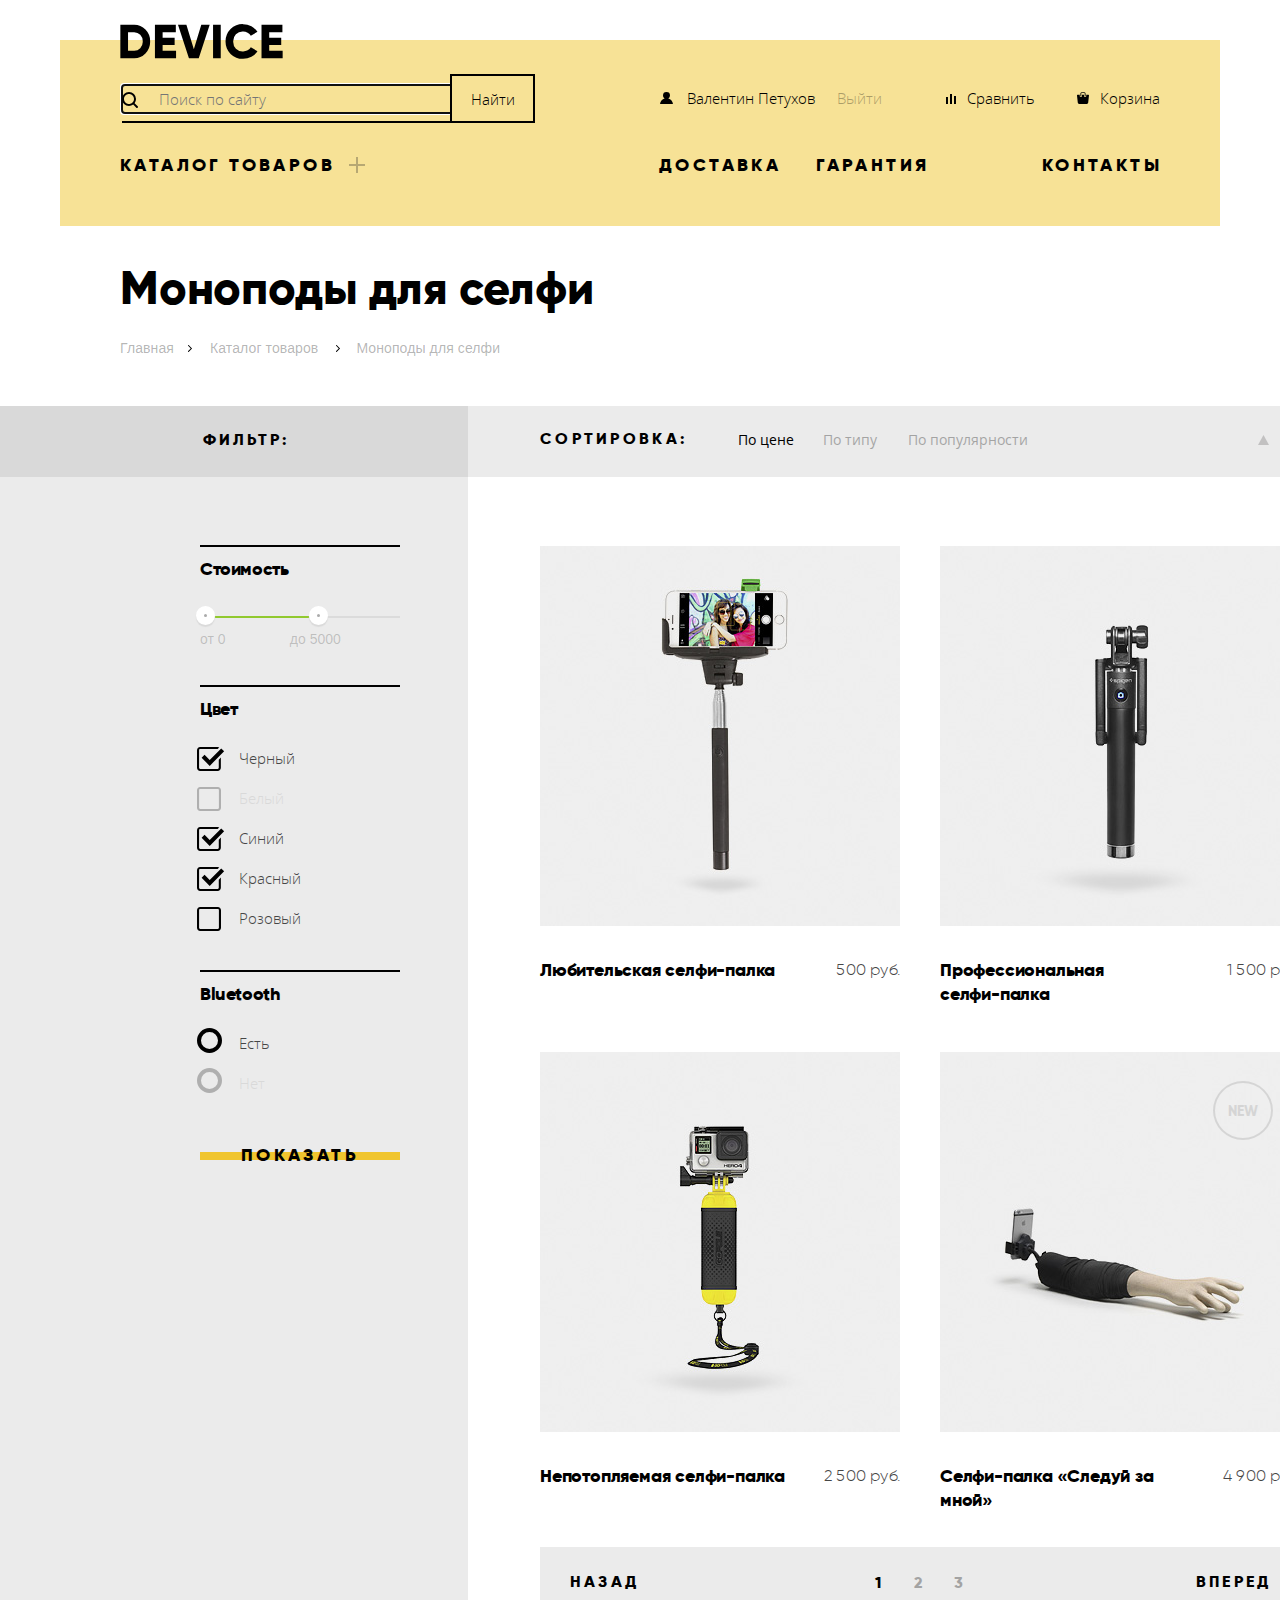
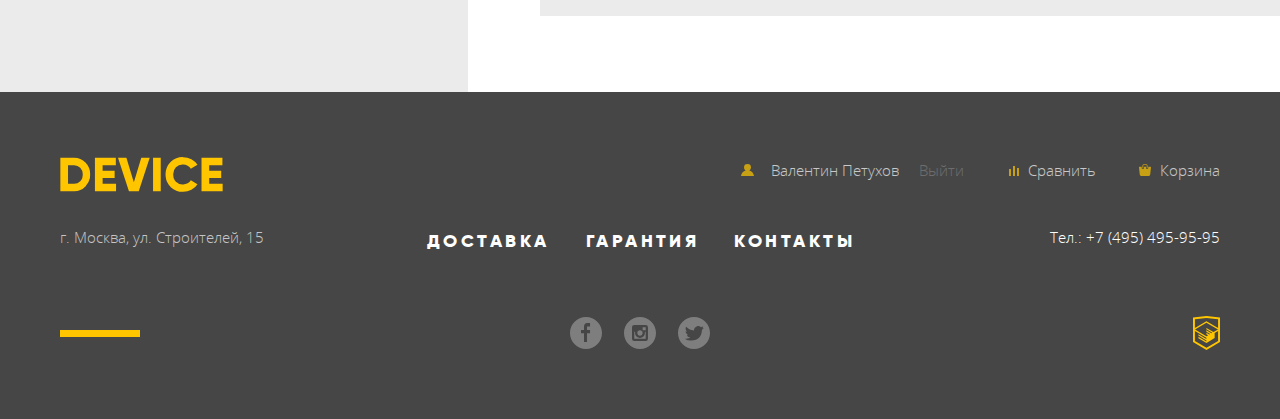
==== commit 6b7c01b1: "Завершает верстку" ====
--- a/catalog-monopods.html
+++ b/catalog-monopods.html
@@ -93,109 +93,170 @@
       <div class="catalog-columns">
         <section class="filters">
           <div class="filters-wrapper">
-            <h2 class="visually-hidden">Фильтр:</h2>
-            <form class="filter" action="https://echo.htmlacademy.ru" method="get">
-              <fieldset>
-                <legend>Цвет</legend>
-                <ul class="filter-checkbox-list">
-                  <li class="filter-option">
-                    <input class="visually-hidden filter-input filter-input-checkbox" name="filter-color-black" id="filter-color-black" type="checkbox" checked>
-                    <label for="filter-color-black">Черный</label>
+            <div class="filters-title-wrap">
+              <h2>Фильтр:</h2>
+            </div>
+            <div class="filters-form-wrap">
+              <form class="filter" action="https://echo.htmlacademy.ru" method="get">
+                <fieldset>
+                  <legend class="legend-price">Стоимость</legend>
+                  <div class="filter-range">
+                    <div class="range-controls">
+                      <div class="scale">
+                        <div class="bar"></div>
+                      </div>
+                      <div class="range-toggle range-toggle-min"></div>
+                      <div class="range-toggle range-toggle-max"></div>
+                    </div>
+                    <div class="price-controls">
+                      <label class="min-price">от <input type="text" name="min-price" value="0"></label>
+                      <label class="max-price">до <input type="text" name="max-price" value="5000"></label>
+                    </div>
+                  </div>
+                </fieldset>
+                <fieldset>
+                  <legend>Цвет</legend>
+                  <ul class="filter-checkbox-list">
+                    <li class="filter-option">
+                      <input class="visually-hidden filter-input filter-input-checkbox" name="filter-color-black" id="filter-color-black" type="checkbox" checked>
+                      <label for="filter-color-black">Черный</label>
+                    </li>
+                    <li class="filter-option">
+                      <input class="visually-hidden filter-input filter-input-checkbox" name="filter-color-white" id="filter-color-white" type="checkbox" disabled>
+                      <label for="filter-color-white">Белый</label>
+                    </li>
+                    <li class="filter-option">
+                      <input class="visually-hidden filter-input filter-input-checkbox" name="filter-color-blue" id="filter-color-blue" type="checkbox" checked>
+                      <label for="filter-color-blue">Синий</label>
+                    </li>
+                    <li class="filter-option">
+                      <input class="visually-hidden filter-input filter-input-checkbox" name="filter-color-red" id="filter-color-red" type="checkbox" checked>
+                      <label for="filter-color-red">Красный</label>
+                    </li>
+                    <li class="filter-option">
+                      <input class="visually-hidden filter-input filter-input-checkbox" name="filter-color-pink" id="filter-color-pink" type="checkbox">
+                      <label for="filter-color-pink">Розовый</label>
+                    </li>
+                  </ul>
+                </fieldset>
+                <fieldset>
+                  <legend class="input-radio-legend">Bluetooth</legend>
+                  <ul class="filter-radio-list">
+                    <li class="filter-option">
+                      <input class="visually-hidden filter-input filter-input-radio" name="bluetooth" type="radio" id="filter-bluetooth-yes" value="yes">
+                      <label for="filter-bluetooth-yes">Есть</label>
+                    </li>
+                    <li class="filter-option">
+                      <input class="visually-hidden filter-input filter-input-radio" name="bluetooth" type="radio" id="filter-bluetooth-no" value="no" disabled>
+                      <label for="filter-bluetooth-no">Нет</label>
+                    </li>
+                  </ul>
+                </fieldset>
+                <button type="submit" class="button filter-button">Показать</button>
+              </form>
+            </div>
+          </div>
+        </section>
+
+        <section class="catalog">
+            <h2 class="visually-hidden">Список моноподов для селфи</h2>
+            <div class="sort-wrapper">
+              <div class="sort-inner">
+                <h3>Сортировка:</h3>
+                <ul class="sort-list">
+                  <li class="sort-item sort-item-active"><a href="#">По цене</a></li>
+                  <li class="sort-item"><a href="#">По типу</a></li>
+                  <li class="sort-item"><a href="#">По популярности</a></li>
+                </ul>
+                <ul class="sort-updown">
+                  <li class="sort-updown-item">
+                    <a class="sort-updown-link" href="#">
+                      <img src="img/icon-up-dir.svg" alt="Сортировать по возрастанию">
+                    </a>
                   </li>
-                  <li class="filter-option">
-                    <input class="visually-hidden filter-input filter-input-checkbox" name="filter-color-white" id="filter-color-white" type="checkbox" disabled>
-                    <label for="filter-color-white">Белый</label>
-                  </li>
-                  <li class="filter-option">
-                    <input class="visually-hidden filter-input filter-input-checkbox" name="filter-color-blue" id="filter-color-blue" type="checkbox" checked>
-                    <label for="filter-color-blue">Синий</label>
-                  </li>
-                  <li class="filter-option">
-                    <input class="visually-hidden filter-input filter-input-checkbox" name="filter-color-red" id="filter-color-red" type="checkbox" checked>
-                    <label for="filter-color-red">Красный</label>
-                  </li>
-                  <li class="filter-option">
-                    <input class="visually-hidden filter-input filter-input-checkbox" name="filter-color-pink" id="filter-color-pink" type="checkbox">
-                    <label for="filter-color-pink">Розовый</label>
+                  <li class="sort-updown-item sort-updown-active">
+                    <a class="sort-updown-link" href="#">
+                      <img src="img/icon-down-dir.svg" alt="Сортировать по убыванию">
+                    </a>
                   </li>
                 </ul>
-              </fieldset>
-              <fieldset>
-                <legend class="input-radio-legend">Bluetooth</legend>
-                <ul class="filter-radio-list">
-                  <li class="filter-option">
-                    <input class="visually-hidden filter-input filter-input-radio" name="bluetooth" type="radio" id="filter-bluetooth-yes" value="yes">
-                    <label for="filter-bluetooth-yes">Есть</label>
-                  </li>
-                  <li class="filter-option">
-                    <input class="visually-hidden filter-input filter-input-radio" name="bluetooth" type="radio" id="filter-bluetooth-no" value="no" disabled>
-                    <label for="filter-bluetooth-no">Нет</label>
-                  </li>
-                </ul>
-              </fieldset>
-              <button type="submit" class="button filter-button">Показать</button>
-            </form>
-          </div>
-        </section>
-
-        <section class="catalog">
-          <div class="catalog-wrapper">
-            <h2 class="visually-hidden">Список моноподов для селфи</h2>
-            <ul class="catalog-list">
-              <li class="catalog-item">
-                <p class="catalog-item-button">
-                  <a class="button" href="#">В корзину</a>
-                  <a class="compare-button" href="compare.html">Добавить к сравнению</a>
-                </p>
-                <img class="catalog-item-image" src="img/item-1-jpg.jpg" width="360" height="380" alt="Любительская селфи-палка">
-                <div class="catalog-info">
-                  <h3 class="catalog-item-title">
-                    <a href="catalog-item.html">Любительская селфи-палка</a>
-                  </h3>
-                  <p class="catalog-item-price">500 руб.</p>
-                </div>
-              </li>
-              <li class="catalog-item">
-                <p class="catalog-item-button">
-                  <a class="button" href="#">В корзину</a>
-                  <a class="compare-button" href="compare.html">Добавить к сравнению</a>
-                </p>
-                <img class="catalog-item-image" src="img/item-2-jpg.jpg" width="360" height="380" alt="Профессиональная селфи-палка">
-                <div class="catalog-info">
-                  <h3 class="catalog-item-title">
-                    <a href="catalog-item.html">Профессиональная<br> селфи-палка</a>
-                  </h3>
-                  <p class="catalog-item-price">1 500 руб.</p>
-                </div>
-              </li>
-              <li class="catalog-item">
-                <p class="catalog-item-button">
-                  <a class="button" href="#">В корзину</a>
-                  <a class="compare-button" href="compare.html">Добавить к сравнению</a>
-                </p>
-                <img class="catalog-item-image" src="img/item-3-jpg.jpg" width="360" height="380" alt="Непотопляемая селфи-палка">
-                <div class="catalog-info">
-                  <h3 class="catalog-item-title">
-                    <a href="catalog-item.html">Непотопляемая селфи-палка</a>
-                  </h3>
-                  <p class="catalog-item-price">2 500 руб.</p>
-                </div>
-              </li>
-              <li class="catalog-item new">
-                <p class="catalog-item-button">
-                  <a class="button" href="#">В корзину</a>
-                  <a class="compare-button" href="compare.html">Добавить к сравнению</a>
-                </p>
-                <img class="catalog-item-image" src="img/item-4-jpg.jpg" width="360" height="380" alt="Селфи-палка Следуй за мной">
-                <div class="catalog-info">
-                  <h3 class="catalog-item-title">
-                    <a href="catalog-item.html">Селфи-палка &laquo;Следуй за мной&raquo;</a>
-                  </h3>
-                  <p class="catalog-item-price">4 900 руб.</p>
-                </div>
-              </li>
-            </ul>
-          </div>
+              </div>
+            </div>
+          <ul class="catalog-list">
+            <li class="catalog-item">
+              <p class="catalog-item-button">
+                <a class="button" href="#">В корзину</a>
+                <a class="compare-button" href="compare.html">Добавить к сравнению</a>
+              </p>
+              <img class="catalog-item-image" src="img/item-1-jpg.jpg" width="360" height="380" alt="Любительская селфи-палка">
+              <div class="catalog-info">
+                <h3 class="catalog-item-title">
+                  <a href="catalog-item.html">Любительская селфи-палка</a>
+                </h3>
+                <p class="catalog-item-price">500 руб.</p>
+              </div>
+            </li>
+            <li class="catalog-item">
+              <p class="catalog-item-button">
+                <a class="button" href="#">В корзину</a>
+                <a class="compare-button" href="compare.html">Добавить к сравнению</a>
+              </p>
+              <img class="catalog-item-image" src="img/item-2-jpg.jpg" width="360" height="380" alt="Профессиональная селфи-палка">
+              <div class="catalog-info">
+                <h3 class="catalog-item-title">
+                  <a href="catalog-item.html">Профессиональная<br> селфи-палка</a>
+                </h3>
+                <p class="catalog-item-price">1 500 руб.</p>
+              </div>
+            </li>
+            <li class="catalog-item">
+              <p class="catalog-item-button">
+                <a class="button" href="#">В корзину</a>
+                <a class="compare-button" href="compare.html">Добавить к сравнению</a>
+              </p>
+              <img class="catalog-item-image" src="img/item-3-jpg.jpg" width="360" height="380" alt="Непотопляемая селфи-палка">
+              <div class="catalog-info">
+                <h3 class="catalog-item-title">
+                  <a href="catalog-item.html">Непотопляемая селфи-палка</a>
+                </h3>
+                <p class="catalog-item-price">2 500 руб.</p>
+              </div>
+            </li>
+            <li class="catalog-item new">
+              <p class="catalog-item-button">
+                <a class="button" href="#">В корзину</a>
+                <a class="compare-button" href="compare.html">Добавить к сравнению</a>
+              </p>
+              <img class="catalog-item-image" src="img/item-4-jpg.jpg" width="360" height="380" alt="Селфи-палка Следуй за мной">
+              <div class="catalog-info">
+                <h3 class="catalog-item-title">
+                  <a href="catalog-item.html">Селфи-палка &laquo;Следуй за мной&raquo;</a>
+                </h3>
+                <p class="catalog-item-price">4 900 руб.</p>
+              </div>
+            </li>
+          </ul>
+          <ul class="pagination">
+            <li>
+              <a class="pagination-control pagination-control-prev" href="#">Назад</a>
+            </li>
+            <li class="pagination-list-wrap">
+              <ul class="pagination-list">
+                <li class="pagination-item pagination-item-active">
+                  <a href="#">1</a>
+                </li>
+                <li class="pagination-item">
+                  <a href="#">2</a>
+                </li>
+                <li class="pagination-item">
+                  <a href="#">3</a>
+                </li>
+              </ul>
+            </li>
+            <li>
+              <a class="pagination-control pagination-control-next" href="#">Вперед</a>
+            </li>
+          </ul>
         </section>
       </div>
 
--- a/css/style.css
+++ b/css/style.css
@@ -79,6 +79,11 @@
     width: 1040px;
     margin: 0 auto;
     padding: 0;
+    padding-bottom: 115px;
+}
+
+.catalog-page .wrapper{
+    padding-bottom: 0;
 }
 
 .main-header-logo{
@@ -308,11 +313,6 @@
     list-style: none;
     font-family: 'Gilroy ExtraBold', Arial, sans-serif;
     font-size: 18px;
-    font-weight: 800;
-    /*font-style: normal;
-    font-stretch: normal;
-    line-height: 1.33;
-    letter-spacing: 3.6px;*/
     text-transform: uppercase;
 }
 
@@ -327,8 +327,9 @@
 
 .site-navigation-list > li> a{
     font-size: 18px;
+    font-weight: 800;
     line-height: 24px;
-    letter-spacing: 3.1px;
+    letter-spacing: 3.4px;
     font-style: normal;
 }
 
@@ -410,12 +411,7 @@
 }
 
 .page-content{
-    margin-bottom: 90px;
-}
-
-/* временно для сетки -----------------------------------*/
-.page-content-index{
-    padding-top: 1582px;
+    margin-bottom: 91px;
 }
 
 .container{
@@ -423,169 +419,425 @@
     margin: 0 auto;
 }
 
-.columns{
+.promo-slider{
     position: relative;
-    margin: 0;
-    padding: 0;
-    padding-top: 62px;
-    display: -webkit-box;
-    display: -ms-flexbox;
-    display: flex;
-    -webkit-box-pack: justify;
-    -ms-flex-pack: justify;
+}
+
+.promo-slider-list{
+    margin: 0;
+    margin-top: -112px;
+    padding: 0;
+}
+
+.promo-slider-controls {
+    position: absolute;
+    right: 82px;
+    bottom: 155px;
+    z-index: 3;
+    display: flex;
     justify-content: space-between;
-}
-
-.columns h2{
-    margin: 0;
-    margin-left: -2px;
+    width: 78px;
+}
+
+.promo-controls-item {
+    position: relative;
+    display: block;
+    box-sizing: border-box;
+    width: 12px;
+    height: 12px;
+    border: 1px solid #000000;
+    border-radius: 6px;
+    cursor: pointer;
+}
+
+.promo-controls-item::before {
+    content: "";
+    position: absolute;
+    top: 2px;
+    left: 2px;
+    display: none;
+    box-sizing: border-box;
+    width: 6px;
+    height: 6px;
+    border: 1px solid #000000;
+    border-radius: 3px;
+}
+
+.promo-item{
+    position: relative;
+    display: none;
+    padding-top: 78px;
+}
+
+.promo-item::before {
+    content: "";
+    position: absolute;
+    top: 36px;
+    left: 600px;
+    width: 100px;
+    height: 7px;
+    background-color: #fff;
+}
+
+.promo-item::after {
+    content: "";
+    position: absolute;
+    top: -13px;
+    right: 46px;
+    /*z-index: -1;*/
+    font-weight: 800;
+    font-size: 179px;
+    line-height: 179px;
+    font-family: 'Gilroy ExtraBold', Arial, sans-serif;
+    color: #fff;
+}
+
+.promo-item:nth-child(1)::after{
+    content: "01";
+}
+
+.promo-item:nth-child(2)::after{
+    content: "02";
+}
+
+.promo-item:nth-child(3)::after{
+    content: "03";
+}
+
+#promo-1:checked ~ .promo-slider-list .promo-item:nth-child(1) {
+    display: flex;
+    flex-direction: row-reverse;
+}
+
+#promo-2:checked ~ .promo-slider-list .promo-item:nth-child(2) {
+    display: flex;
+    flex-direction: row-reverse;
+}
+
+#promo-3:checked ~ .promo-slider-list .promo-item:nth-child(3) {
+    display: flex;
+    flex-direction: row-reverse;
+}
+
+.promo-item:nth-child(1) {
+    background-image: url("../img/promo-slider-1.png");
+    background-repeat: no-repeat;
+    background-position: 90px top;
+}
+
+.promo-item:nth-child(2) {
+    background-image: url("../img/promo-slider-2.png");
+    background-repeat: no-repeat;
+    background-position: 98px top;
+}
+
+.promo-item:nth-child(3) {
+    background-image: url("../img/promo-slider-3.png");
+    background-repeat: no-repeat;
+    background-position: 30px top;
+}
+
+.promo-inner{
+    max-width: 560px;
+    z-index: 2;
+}
+
+.promo-item b{
+    display: block;
+    margin: 0;
+    margin-bottom: 20px;
     padding: 0;
     font-family: 'Gilroy ExtraBold', Arial, sans-serif;
     font-size: 47px;
     font-weight: 800;
-    line-height: 48px;
-    letter-spacing: -0.2px;
+    font-style: normal;
+    font-stretch: normal;
+    line-height: 1.19;
+    letter-spacing: 0.5px;
     text-align: left;
     color: #000000;
 }
 
-.columns p{
-    margin: 0;
-    padding: 0;
-}
-
-.columns ul{
-    font-family: 'Gilroy ExtraBold', Arial, sans-serif;
-    font-size: 16px;
-    font-weight: 800;
-    line-height: 2.5;
-    color: #000000;
-}
-
-.aboutUs{
-    position: relative;
-    display: -webkit-box;
-    display: -ms-flexbox;
-    display: flex;
-    -webkit-box-orient: vertical;
-    -webkit-box-direction: normal;
-    -ms-flex-direction: column;
+.promo-inner > p{
+    margin: 0;
+    margin-bottom: 48px;
+    padding: 0;
+    font-family: 'Open Sans Light', Arial, sans-serif;
+    font-size: 15px;
+    font-weight: 300;
+    font-style: normal;
+    font-stretch: normal;
+    line-height: 2;
+    letter-spacing: 0.2px;
+    text-align: left;
+    color: #464646;
+}
+
+.promo-item .button{
+    width: 220px;
+    margin-bottom: 58px;
+}
+
+.advantages-list{
+    display: flex;
+    flex-direction: row;
+    justify-content: flex-start;
+    margin: 0;
+    padding: 0;
+    padding-bottom: 16px;
+    list-style: none;
+}
+
+.advantages-item{
+    margin-right: 77px;
+}
+
+.advantages-value{
+    margin: 0;
+    margin-bottom: 7px;
+    padding: 0;
+    font-family: 'Gilroy Light', Arial, sans-serif;
+    font-size: 36px;
+    font-weight: 300;
+    font-style: normal;
+    font-stretch: normal;
+    line-height: 1.33;
+    letter-spacing: 0.4px;
+    text-align: left;
+    color: #000000;
+}
+
+.advantages-characteristic{
+    margin: 0;
+    padding: 0;
+    font-family: 'Open Sans Light', Arial, sans-serif;
+    font-size: 13px;
+    font-weight: 300;
+    font-style: normal;
+    font-stretch: normal;
+    line-height: 1.54;
+    letter-spacing: 0.1px;
+    text-align: left;
+    color: #464646;
+}
+
+.popular{
+    padding-bottom: 19px;
+    padding-top: 97px;
+}
+
+.popular-list{
+    display: flex;
+    flex-direction: row;
+    flex-wrap: wrap;
+    justify-content: space-between;
+    margin: 0;
+    padding: 0;
+    list-style: none;
+}
+
+.popular-item{
+    display: flex;
+    justify-content: center;
+    width: 160px;
+}
+
+.popular-link{
+    display: flex;
     flex-direction: column;
-    width: 480px;
-}
-
-.aboutUs::before{
-    position: absolute;
-    top: -52px;
-    left: 0px;
-    width: 80px;
-    height: 7px;
-    background-color: #000000;
-    content: "";
-}
-
-.aboutUs h2{
-    margin-bottom: 43px;
-}
-
-.aboutUs p{
-    margin-bottom: 30px;
-}
-
-.aboutUs p:nth-of-type(1){
-    letter-spacing: 0.135px;
-}
-
-.aboutUs p:nth-of-type(2){
-    margin-bottom: 65px;
-    letter-spacing: -0.02px;
-}
-
-.aboutUs ul{
-    margin: 0;
-    margin-bottom: 63px;
-    padding: 0;
-    list-style: none;
-}
-
-.aboutUs ul li{
-    position: relative;
-    padding-left: 35px;
-    letter-spacing: -0.2px;
-
-}
-
-.aboutUs ul li::before{
-    content: '';
-    position: absolute;
-    top: 15px;
-    left: 0;
-    width: 8px;
-    height: 8px;
-    background-image: url('../img/slider-button-empty.svg');
-    background-repeat: no-repeat;
-    background-position: top center;
-    background-size: 100%;
-}
-
-.about-button{
-    width: 260px;
-    font-size: 18px;
-    line-height: 24px;
-    letter-spacing: 3.28px;
-    font-style: normal;
-}
-
-.contacts{
-    position: relative;
-    display: -webkit-box;
-    display: -ms-flexbox;
-    display: flex;
-    -webkit-box-orient: vertical;
-    -webkit-box-direction: normal;
-    -ms-flex-direction: column;
-    flex-direction: column;
-    width: 560px;
-}
-
-.contacts::before{
-    position: absolute;
-    top: -52px;
-    left: 0px;
-    width: 80px;
-    height: 7px;
-    background-color: #000000;
-    content: "";
-}
-
-.contacts h2{
-    margin-bottom: 43px;
-}
-
-.contacts p{
-    margin-bottom: 39px;
-}
-
-.contacts-map{
-    margin-bottom: 68px;
-}
-
-.button{
-    position: relative;
+}
+
+.popular-link:hover .popular-img-container{
+    background-color: rgba(240, 197, 46, 1);
+}
+
+.popular-link:focus .popular-img-container{
+    background-color: rgba(240, 197, 46, 1);
+}
+
+.popular-link:focus .popular-img-container img,
+.popular-link:focus .popular-title{
+    opacity: 0.3;
+}
+
+.popular-img-container{
+    display: flex;
+    justify-content: center;
+    width: 160px;
+    height: 160px;
+    margin-bottom: 33px;
+    background-color: rgba(240, 197, 46, 0.5);
+}
+
+.popular-img-mp{
+    margin-top: 42px;
+}
+
+.popular-img-cam{
+    margin-left: 9px;
+}
+
+.popular-img-fit{
+    margin-top: 5px;
+    margin-left: 5px;
+}
+
+.popular-img-watch{
+    margin-left: 5px;
+}
+
+.popular-img-copter{
+    margin-top: 5px;
+}
+
+.popular-img-container img{
+    opacity: 1;
+}
+
+.popular-title{
+    margin: 0;
+    padding: 0;
     font-family: 'Gilroy ExtraBold', Arial, sans-serif;
     font-size: 18px;
     font-weight: 800;
+    font-style: normal;
+    font-stretch: normal;
     line-height: 1.33;
-    letter-spacing: 2.91px;
+    letter-spacing: -0.2px;
+    text-align: left;
+    color: #000000;
+}
+
+.services-slider{
+    position: relative;
+    display: flex;
+    flex-direction: row-reverse;
+    justify-content: flex-end;
+    margin-bottom: 20px;
+    padding-bottom: 117px;
+}
+
+.services-slider::before{
+    position: absolute;
+    top: 163px;
+    left: 50%;
+    z-index: -2;
+    width: 1440px;
+    height: 288px;
+    background-color: #e5e5e5;
+    content: '';
+    margin-left: -720px;
+}
+
+.services-slider-list{
+    margin: 0;
+    margin-left: 122px;
+    padding: 0;
+    list-style: none;
+}
+
+.services-slider-item {
+    position: relative;
+    display: none;
+    width: 700px;
+    padding-top: 136px;
+}
+
+.services-item-delivery::after{
+    position: absolute;
+    top: 149px;
+    right: 6px;
+    width: 136px;
+    height: 164px;
+    content: url("../img/delivery.svg");
+}
+
+.services-item-warranty::after{
+    position: absolute;
+    top: 124px;
+    right: 0;
+    width: 171px;
+    height: 195px;
+    content: url("../img/warranty.svg");
+}
+
+.services-item-credit::after{
+    position: absolute;
+    top: 124px;
+    right: 0;
+    width: 156px;
+    height: 188px;
+    content: url("../img/credit.svg");
+}
+
+.services-slider-item h3{
+    margin: 0;
+    margin-bottom: 30px;
+    font-family: 'Gilroy ExtraBold', Arial, sans-serif;
+    font-size: 47px;
+    font-weight: 800;
+    font-style: normal;
+    font-stretch: normal;
+    line-height: 1.02;
+    letter-spacing: 0.5px;
+    text-align: left;
+    color: #000000;
+}
+
+.services-slider-item p{
+    max-width: 426px;
+    margin: 0;
+    font-family: 'Open Sans', Arial, sans-serif;
+    font-size: 15px;
+    font-weight: 300;
+    font-style: normal;
+    font-stretch: normal;
+    line-height: 2;
+    letter-spacing: -0.07px;
+    text-align: left;
+    color: #464646;
+}
+
+.services-slider-controls{
+    position: relative;
+    display: flex;
+    flex-direction: column;
+    width: 278px;
+    padding-top: 141px;
+}
+
+.services-slider-controls::after{
+    position: absolute;
+    top: 63px;
+    right: -6px;
+    width: 7px;
+    height: 319px;
+    content: '';
+    background-color:#000000;
+}
+
+.slider-controls-item{
+    position: relative;
+    z-index: 1;
+    display: block;
+    order: 1;
+    width: 160px;
+    margin-bottom: 20px;
+    padding-top: 10px;
+    padding-bottom: 10px;
+    padding-left: 3px;
+    font-weight: 800;
+    font-size: 18px;
+    line-height: 1.33;
+    letter-spacing: 3.6px;
+    font-family: 'Gilroy ExtraBold', Arial, sans-serif;
     text-align: center;
     color: #000000;
     text-transform: uppercase;
-    background: none;
-    border: none;
     cursor: pointer;
 }
 
-.button::after{
+.slider-controls-item::after{
     position: absolute;
     top: 50%;
     left: 50%;
@@ -599,6 +851,285 @@
     transform: translate(-50%, -50%);
 }
 
+.slider-controls-item:hover::after,
+.slider-controls-item:focus::after{
+    height: 40px;
+}
+
+.slider-controls-item:focus{
+    opacity: 0.3;
+}
+
+#services-1:checked ~ .services-slider-list .services-slider-item:nth-child(1) {
+    display: block;
+}
+
+#services-2:checked ~ .services-slider-list .services-slider-item:nth-child(2) {
+    display: block;
+}
+
+#services-3:checked ~ .services-slider-list .services-slider-item:nth-child(3) {
+    display: block;
+}
+
+#services-1:checked ~ .services-slider-controls label[for="services-1"],
+#services-2:checked ~ .services-slider-controls label[for="services-2"],
+#services-3:checked ~ .services-slider-controls label[for="services-3"]{
+    color: #f7e184;
+}
+
+#services-1:checked ~ .services-slider-controls .slider-controls-item--1::after,
+#services-2:checked ~ .services-slider-controls .slider-controls-item--2::after,
+#services-3:checked ~ .services-slider-controls .slider-controls-item--3::after {
+    position: absolute;
+    bottom: 0;
+    left: 139px;
+    z-index: -1;
+    width: 278px;
+    height: 40px;
+    content: '';
+    background-color:#000000;
+}
+
+.brands-list{
+    display: flex;
+    flex-direction: row;
+    justify-content: space-between;
+    margin: 0;
+    padding: 0;
+    list-style: none;
+}
+
+.brands-item{
+    width: 260px;
+    padding-top: 74px;
+    padding-bottom: 83px;
+}
+
+.brands-link{
+    display: block;
+    opacity: 0.2;
+}
+
+.brands-link-djii{
+    width: 260px;
+    height: 100px;
+    background-image: url("../img/brands-dji-gray.png");
+}
+
+.brands-link-djii:hover{
+    opacity: 1;
+    background-image: url("../img/brands-dji.png");
+}
+
+.brands-link-spg{
+    width: 260px;
+    height: 100px;
+    background-image: url("../img/brands-spg-gray.png");
+}
+
+.brands-link-spg:hover{
+    opacity: 1;
+    background-image: url("../img/brands-spg.png");
+}
+
+.brands-link-gopro{
+    width: 260px;
+    height: 100px;
+    background-image: url("../img/brands-gopro-gray.png");
+}
+
+.brands-link-gopro:hover{
+    opacity: 1;
+    background-image: url("../img/brands-gopro.png");
+}
+
+.brands-link-vive{
+    width: 260px;
+    height: 100px;
+    background-image: url("../img/brands-vive-gray.png");
+}
+
+.brands-link-vive:hover{
+    opacity: 1;
+    background-image: url("../img/brands-vive.png");
+}
+
+.columns{
+    position: relative;
+    margin: 0;
+    padding: 0;
+    padding-top: 63px;
+    display: -webkit-box;
+    display: -ms-flexbox;
+    display: flex;
+    -webkit-box-pack: justify;
+    -ms-flex-pack: justify;
+    justify-content: space-between;
+}
+
+.columns h2{
+    margin: 0;
+    margin-left: -2px;
+    padding: 0;
+    font-family: 'Gilroy ExtraBold', Arial, sans-serif;
+    font-size: 47px;
+    font-weight: 800;
+    line-height: 48px;
+    letter-spacing: -0.2px;
+    text-align: left;
+    color: #000000;
+}
+
+.columns p{
+    margin: 0;
+    padding: 0;
+}
+
+.columns ul{
+    font-family: 'Gilroy ExtraBold', Arial, sans-serif;
+    font-size: 16px;
+    line-height: 2.5;
+    color: #000000;
+}
+
+.aboutUs{
+    position: relative;
+    display: -webkit-box;
+    display: -ms-flexbox;
+    display: flex;
+    -webkit-box-orient: vertical;
+    -webkit-box-direction: normal;
+    -ms-flex-direction: column;
+    flex-direction: column;
+    width: 480px;
+}
+
+.aboutUs::before{
+    position: absolute;
+    top: -52px;
+    left: 0px;
+    width: 80px;
+    height: 7px;
+    background-color: #000000;
+    content: "";
+}
+
+.aboutUs h2{
+    margin-bottom: 43px;
+}
+
+.aboutUs p{
+    margin-bottom: 30px;
+}
+
+.aboutUs p:nth-of-type(1){
+    letter-spacing: 0.135px;
+}
+
+.aboutUs p:nth-of-type(2){
+    margin-bottom: 65px;
+    letter-spacing: -0.02px;
+}
+
+.aboutUs ul{
+    margin: 0;
+    margin-bottom: 63px;
+    padding: 0;
+    list-style: none;
+}
+
+.aboutUs ul li{
+    position: relative;
+    padding-left: 35px;
+    letter-spacing: 0.2px;
+
+}
+
+.aboutUs ul li::before{
+    content: '';
+    position: absolute;
+    top: 15px;
+    left: 0;
+    width: 8px;
+    height: 8px;
+    background-image: url('../img/slider-button-empty.svg');
+    background-repeat: no-repeat;
+    background-position: top center;
+    background-size: 100%;
+}
+
+.about-button{
+    width: 260px;
+    font-size: 18px;
+    line-height: 24px;
+    letter-spacing: 3.28px;
+    font-style: normal;
+}
+
+.contacts{
+    position: relative;
+    display: -webkit-box;
+    display: -ms-flexbox;
+    display: flex;
+    -webkit-box-orient: vertical;
+    -webkit-box-direction: normal;
+    -ms-flex-direction: column;
+    flex-direction: column;
+    width: 560px;
+}
+
+.contacts::before{
+    position: absolute;
+    top: -52px;
+    left: 0px;
+    width: 80px;
+    height: 7px;
+    background-color: #000000;
+    content: "";
+}
+
+.contacts h2{
+    margin-bottom: 43px;
+}
+
+.contacts p{
+    margin-bottom: 39px;
+}
+
+.contacts-map{
+    margin-bottom: 68px;
+}
+
+.button{
+    position: relative;
+    font-family: 'Gilroy ExtraBold', Arial, sans-serif;
+    font-size: 18px;
+    font-weight: 800;
+    line-height: 1.33;
+    letter-spacing: 3.4px;
+    text-align: center;
+    color: #000000;
+    text-transform: uppercase;
+    background: none;
+    border: none;
+    cursor: pointer;
+}
+
+.button::after{
+    position: absolute;
+    top: 50%;
+    left: 50%;
+    z-index: -1;
+    width: 100%;
+    height: 8px;
+    content: '';
+    background-color:#f0c52e;
+    -webkit-transform: translate(-50%, -50%);
+    -ms-transform: translate(-50%, -50%);
+    transform: translate(-50%, -50%);
+}
+
 .button:hover::after,
 .button:focus::after{
     height: 40px;
@@ -705,27 +1236,136 @@
 }
 
 .filters{
-    display: -webkit-box;
-    display: -ms-flexbox;
-    display: flex;
-    -webkit-box-pack: end;
-    -ms-flex-pack: end;
-    justify-content: flex-end;
     width: 468px;
     margin: 0;
     padding: 0;
-    padding-top: 80px;
+    background-color: #ebebeb;
+}
+
+.filters-wrapper{
+    display: flex;
+    flex-direction: column;
+    align-items: flex-end;
+    width: 100%;
+    margin: 0;
+    padding: 0;
+}
+
+.filters-title-wrap{
+    width: 100%;
+    background-color: #d9d9d9;
+    text-align: right;
+}
+
+.filters-title-wrap h2{
+    margin: 0;
+    padding: 0;
+    padding-top: 22px;
+    padding-bottom: 25px;
+    padding-right: 179px;
+    font-family: 'Gilroy ExtraBold', Arial, sans-serif;
+    font-size: 16px;
+    font-weight: 800;
+    font-style: normal;
+    font-stretch: normal;
+    line-height: 1.5;
+    letter-spacing: 3px;
+    text-transform: uppercase;
+    color: #000000;
+}
+
+.filter .legend-price{
+    margin-bottom: 35px;
+}
+
+.filter-range {
+    display: flex;
+    flex-direction: column;
+    padding-bottom: 32px;
+}
+
+.range-controls {
+    position: relative;
+
+    display: flex;
+    flex-direction: column;
+    padding-bottom: 5px;
+}
+
+.scale {
+    height: 2px;
+    background-color: #dbdbdb;
+}
+
+.bar {
+    width: 60%;
+    height: 2px;
+    background-color: #91c92f;
+}
+
+.range-toggle {
+    position: absolute;
+    width: 3px;
+    height: 3px;
+    background-color: #ababab;
+    border: 8px solid #ffffff;
+    border-radius: 50%;
+    box-shadow: 0 2px 1px #dadada;
+    cursor: pointer;
+}
+
+.range-toggle:active {
+    width: 22px;
+    height: 22px;
+    border: 9px solid #ffffff;
+}
+
+.range-toggle-min {
+    top: -10px;
+    left: -4px;
+}
+
+.range-toggle-max {
+    top: -10px;
+    left: 109px;
+}
+
+.price-controls label {
+    font-weight: 300;
+    font-size: 14px;
+    line-height: 24px;
+    font-family: "Gilroy", "Arial", sans-serif;
+    color: rgba(0, 0, 0, 0.2);
+    letter-spacing: 0;
+}
+
+.min-price {
+    flex-grow: 1;
+    margin-right: 18px;
+}
+
+.max-price {
+    flex-grow: 1;
+}
+
+.price-controls input {
+    width: 50px;
+    margin: 0;
+    padding: 0;
+    font-weight: 300;
+    font-size: 14px;
+    line-height: 24px;
+    font-family: "Gilroy", "Arial", sans-serif;
+    color: rgba(0, 0, 0, 0.2);
+    letter-spacing: 0;
+    background: none;
+    border: 0;
+}
+
+.filters-form-wrap{
+    width: 200px;
+    padding-top: 68px;
     padding-right: 68px;
-    -webkit-box-sizing: border-box;
-    box-sizing: border-box;
-    background-color: #ebebeb;
-}
-
-.filters-wrapper{
-    width: 200px;
-    margin: 0;
-    margin-top: 199px;
-    padding: 0;
 }
 
 fieldset{
@@ -864,19 +1504,130 @@
     display: -webkit-box;
     display: -ms-flexbox;
     display: flex;
+    flex-direction: column;
     -webkit-box-pack: center;
     -ms-flex-pack: center;
     justify-content: center;
     width: 972px;
     margin: 0;
     padding: 0;
-    padding-top: 70px;
-    padding-bottom: 136px;
+    padding-bottom: 76px;
 }
 
 .catalog-wrapper{
     margin: 0;
     padding: 0;
+}
+
+.sort-wrapper{
+    display: flex;
+    flex-direction: row;
+    justify-content: flex-start;
+    align-items: center;
+    padding-top: 18px;
+    padding-left: 72px;
+    padding-bottom: 23px;
+    background-color: #ebebeb;
+}
+
+.sort-inner{
+    display: flex;
+    justify-content: flex-start;
+    align-items: center;
+    flex-wrap: wrap;
+    width: 760px;
+    margin: 0;
+    padding: 0;
+}
+
+.sort-inner h3{
+    margin: 0;
+    margin-right: 51px;
+    padding: 0;
+    font-family: 'Gilroy ExtraBold', Arial, sans-serif;
+    font-size: 16px;
+    font-weight: 800;
+    font-style: normal;
+    font-stretch: normal;
+    line-height: 1.5;
+    letter-spacing: 3.3px;
+    text-transform: uppercase;
+    text-align: left;
+    color: #000000;
+}
+
+.sort-list{
+    display: flex;
+    flex-direction: row;
+    margin: 0;
+    margin-right: 230px;
+    padding: 0;
+    list-style: none;
+}
+
+.sort-updown{
+    display: flex;
+    flex-direction: row;
+    justify-content: space-between;
+    width: 41px;
+    margin: 0;
+    padding: 0;
+    list-style: none;
+}
+
+.sort-item a{
+    font-family: "Open Sans", Arial, sans-serif;
+    font-size: 14px;
+    font-weight: normal;
+    font-style: normal;
+    font-stretch: normal;
+    line-height: 1.29;
+    letter-spacing: normal;
+    text-align: left;
+    color: #000000;
+    opacity: 0.3;
+}
+
+.sort-item a:hover{
+    opacity: 0.6;
+}
+
+.sort-item a:focus{
+    opacity: 1;
+}
+
+.sort-list .sort-item{
+    margin-right: 29px;
+}
+
+.sort-list .sort-item:nth-child(2){
+    margin-right: 31px;
+}
+
+.sort-list .sort-item:last-child{
+    margin-right: 0;
+}
+
+.sort-item-active a{
+    color: #000000;
+    opacity: 1;
+}
+
+.sort-updown-link{
+    opacity: 0.2;
+}
+
+.sort-updown-link:hover{
+    opacity: 0.4;
+}
+
+.sort-updown-link:focus{
+    opacity: 1;
+}
+
+
+.sort-updown-active .sort-updown-link{
+    opacity: 1;
 }
 
 .catalog-list{
@@ -1032,6 +1783,113 @@
     opacity: 0.1;
 }
 
+.pagination{
+    display: flex;
+    flex-direction: row;
+    justify-content: space-between;
+    align-items: center;
+    width: 760px;
+    margin: 0;
+    margin-top: -11px;
+    padding: 0;
+    margin-left: 72px;
+    background-color: #ebebeb;;
+    list-style: none;
+}
+
+.pagination-list{
+    display: flex;
+    flex-direction: row;
+    justify-content: center;
+    align-items: center;
+    margin: 0;
+    padding: 0;
+    list-style: none;
+}
+
+.pagination-control{
+    font-family: 'Gilroy ExtraBold', Arial, sans-serif;
+    font-size: 16px;
+    font-weight: 800;
+    font-style: normal;
+    font-stretch: normal;
+    line-height: 1.5;
+    letter-spacing: 3.2px;
+    text-align: left;
+    text-transform: uppercase;
+    color: #000000;
+}
+
+.pagination-control-prev{
+    display: block;
+    width: 134px;
+    padding-top: 23px;
+    padding-right: 30px;
+    padding-bottom: 22px;
+    padding-left: 30px;
+    box-sizing: border-box;
+}
+
+.pagination-control-prev:hover{
+    background-color: #d9d9d9;
+}
+
+.pagination-control-prev:focus{
+    background-color: #d9d9d9;
+    opacity: 0.3;
+}
+
+.pagination-control-next{
+    display: block;
+    width: 134px;
+    padding-top: 23px;
+    padding-right: 30px;
+    padding-bottom: 22px;
+    padding-left: 30px;
+    text-align: right;
+    box-sizing: border-box;
+}
+
+.pagination-control-next:hover{
+    background-color: #d9d9d9;
+}
+
+.pagination-control-next:focus{
+    background-color: #d9d9d9;
+    opacity: 0.3;
+}
+
+.pagination-item {
+    width: 40px;
+    text-align: center;
+}
+
+.pagination-item a{
+    font-family: 'Gilroy ExtraBold', Arial, sans-serif;
+    font-size: 16px;
+    font-weight: 800;
+    font-style: normal;
+    font-stretch: normal;
+    line-height: 1.5;
+    letter-spacing: 3.2px;
+    text-align: left;
+    text-transform: uppercase;
+    color: #000000;
+    opacity: 0.3;
+}
+
+.pagination-item a:hover{
+    opacity: 0.6;
+}
+
+.pagination-item a:focus{
+    opacity: 1;
+}
+
+.pagination-item-active a{
+    opacity: 1;
+}
+
 .main-footer{
     margin: 0;
     padding: 0;
@@ -1173,14 +2031,13 @@
     margin-right: 163px;
     font-size: 15px;
     line-height: 30px;
-    letter-spacing: -0.02px;
 }
 
 .footer-site-navigation{
     width: 440px;
     margin: 0;
     padding: 0;
-    padding-top: 3px;
+    padding-top: 4px;
 }
 
 .footer-user-navigation,
@@ -1200,11 +2057,11 @@
 }
 
 .footer-site-navigation li:first-child{
-    margin-right: 33px;
+    margin-right: 36px;
 }
 
 .footer-site-navigation li:nth-child(2){
-    margin-right: 32px;
+    margin-right: 35px;
 }
 
 .footer-user-navigation a{
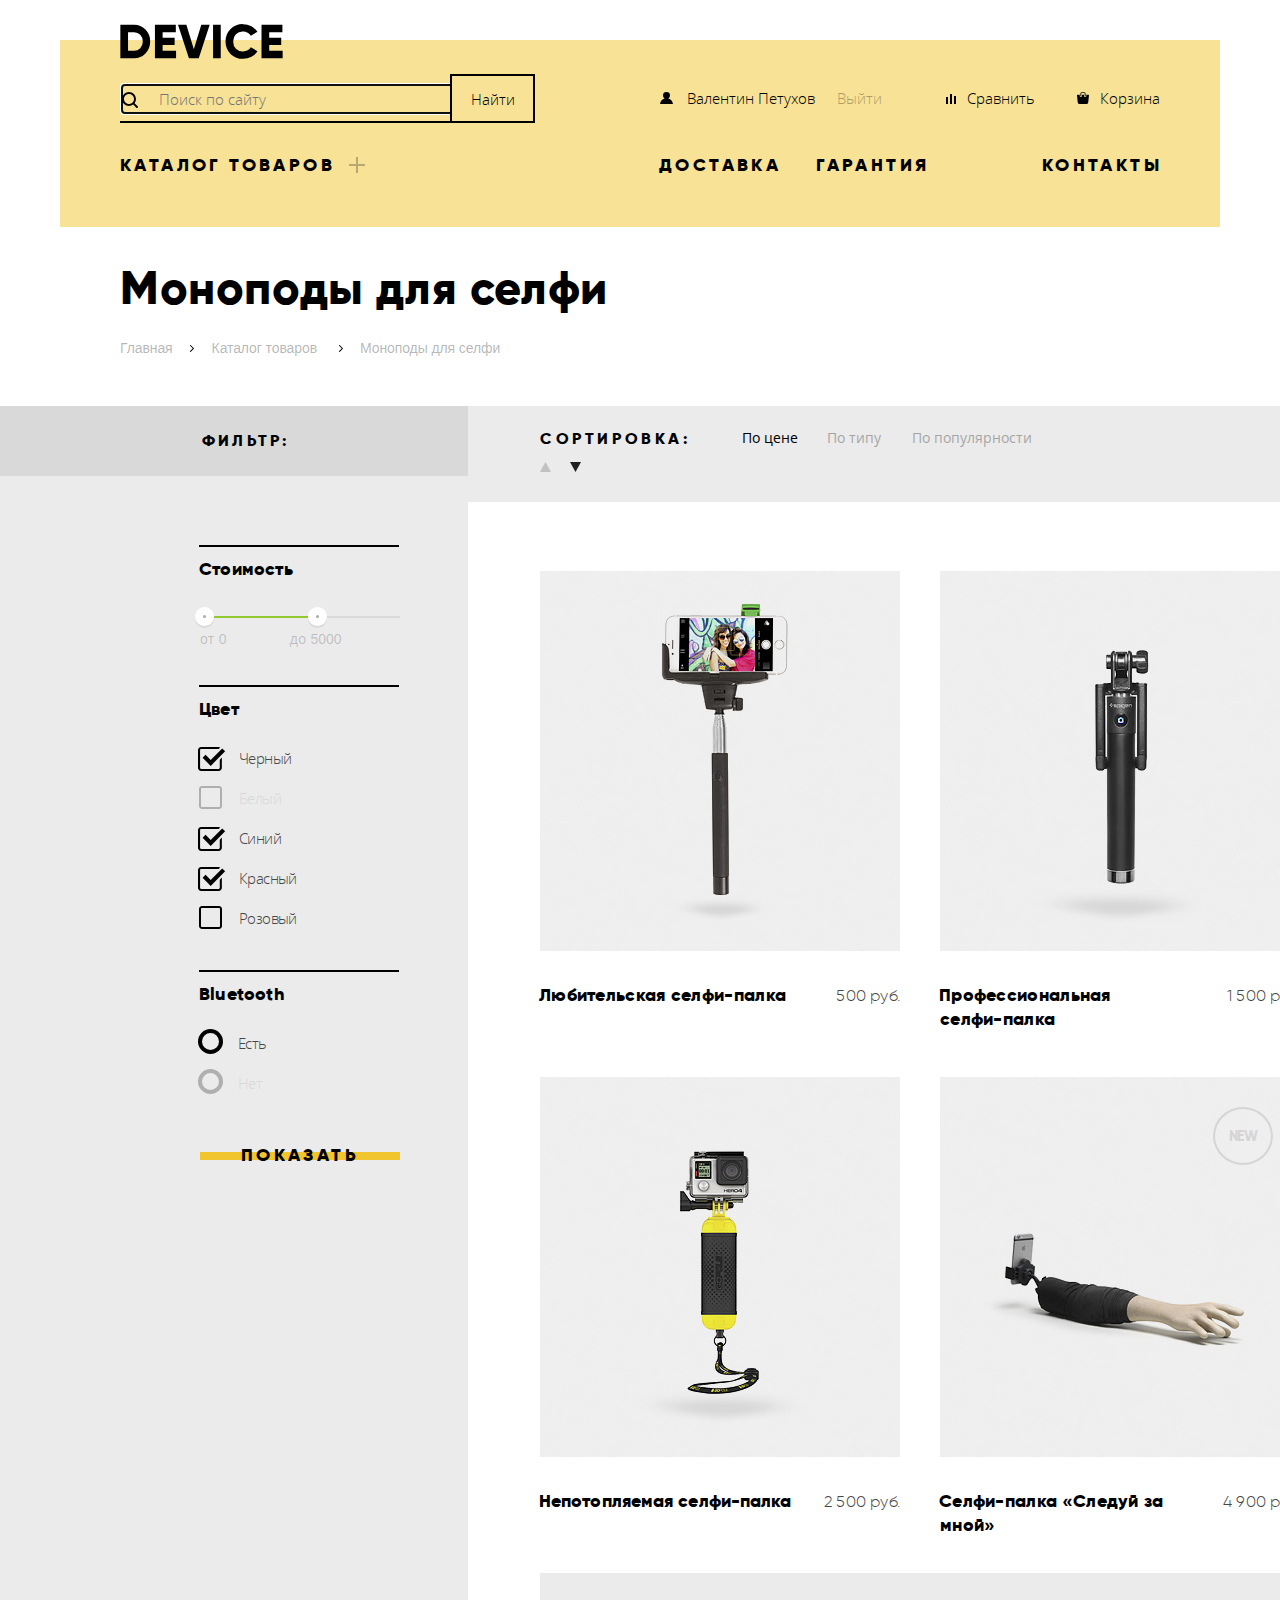
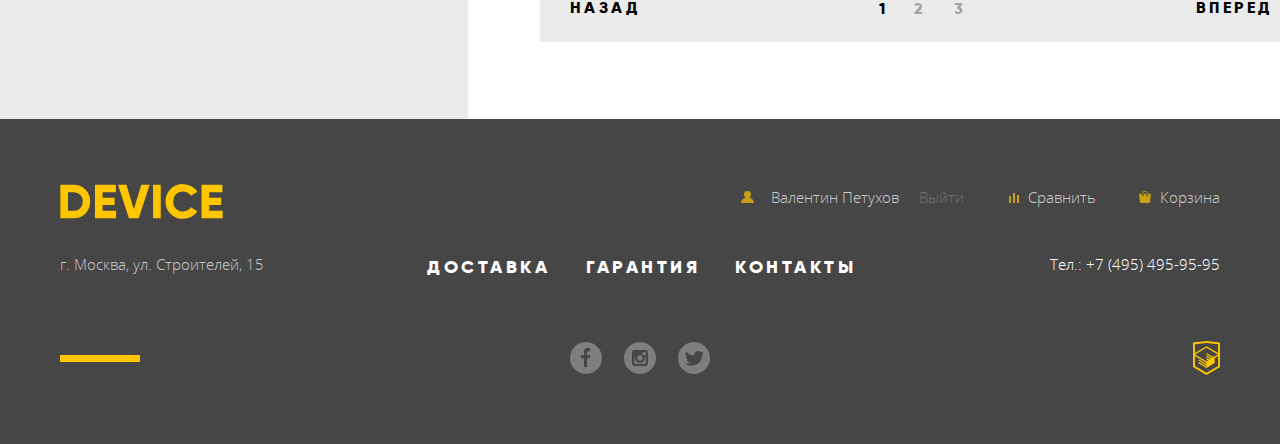
==== commit f439389b: "Вносит изменения по замечаниям" ====
--- a/catalog-monopods.html
+++ b/catalog-monopods.html
@@ -9,7 +9,7 @@
   <body class="catalog-page">
     <header class="main-header">
       <nav class="wrapper main-navigation">
-        <a class="main-header-logo">
+        <a href="index.html" class="main-header-logo">
           <svg xmlns="http://www.w3.org/2000/svg" viewBox="0 0 164 35" width="163" height="35" role="img" aria-labelledby="logo-title">
             <title id="logo-title">Логотип магазина Device</title>
             <path d="m0.35 0.7v33.6h13.532a15.723 15.723 0 0 0 11.72-4.824 16.464 16.464 0 0 0 4.712-11.976 16.465 16.465 0 0 0-4.712-11.976 15.723 15.723 0 0 0-11.72-4.824zm7.733 26.208v-18.819h5.8a8.648 8.648 0 0 1 6.5 2.568 9.412 9.412 0 0 1 2.489 6.84 9.41 9.41 0 0 1-2.489 6.84 8.646 8.646 0 0 1-6.5 2.568h-5.8zm34.8-5.952h12.082v-7.3h-12.086v-5.567h13.291v-7.389h-21.024v33.6h21.265v-7.392h-13.532v-5.952zm36.343 13.344 11.019-33.6h-8.458l-7.491 24.72-7.491-24.72h-8.457l11.019 33.6zm14.4 0h7.733v-33.6h-7.733zm38.615-1.416a15.514 15.514 0 0 0 6.041-5.688l-6.67-3.84a7.488 7.488 0 0 1-3.165 3.024 9.874 9.874 0 0 1-4.664 1.1 9.594 9.594 0 0 1-7.177-2.736 9.907 9.907 0 0 1-2.682-7.248 9.908 9.908 0 0 1 2.682-7.248 9.594 9.594 0 0 1 7.177-2.736 9.914 9.914 0 0 1 4.64 1.08 7.6 7.6 0 0 1 3.189 3.048l6.67-3.84a15.881 15.881 0 0 0-6.09-5.688 17.419 17.419 0 0 0-8.409-2.088 17.12 17.12 0 0 0-17.592 17.472 17.12 17.12 0 0 0 17.589 17.476 17.519 17.519 0 0 0 8.458-2.088zm17.881-11.928h12.082v-7.3h-12.085v-5.567h13.29v-7.389h-21.022v33.6h21.264v-7.392h-13.532v-5.952z"/>
@@ -17,10 +17,10 @@
         </a>
         <ul class="user-navigation-list">
           <li>
-            <form class="search-form" action="https://echo.htmlacademy.ru" method="post">
+            <form class="search-form" action="https://echo.htmlacademy.ru" method="get">
               <input class="search-input" type="search" name="search" id="search" autofocus placeholder="Поиск по сайту">
               <input class="search-button" type="submit" value="Найти">
-              <label class="search-label" for="search"><span class="visually-hidden">Поиск по сайту</span></label>
+              <label class="search-label hidden-label" for="search">Поиск по сайту</label>
             </form>
           </li>
           <li>
--- a/css/style.css
+++ b/css/style.css
@@ -231,6 +231,7 @@
     color: rgba(0, 0, 0, 0.3);
     background-color: #f7e296;
     border: none;
+    position: relative;
 }
 
 .search-input:hover{
@@ -241,8 +242,10 @@
     color: #000000;
 }
 
-.search-label{
-    position: absolute;
+.search-form::before{
+    content: "";
+    position: absolute;
+    z-index: 1;
     top: 9px;
     left: 2px;
     width: 16px;
@@ -251,12 +254,19 @@
     background-repeat: no-repeat;
     background-position: top center;
     background-size: 100%;
+
+}
+
+.hidden-label{
+    visibility: hidden;
+    width: 1px;
+    height: 1px;
 }
 
 .search-label::before{
     content: "";
     position: absolute;
-    bottom: -15px;
+    bottom: -8px;
     left: 0;
     display: none;
     width: 400px;
@@ -265,8 +275,8 @@
 }
 
 .search-button{
-    visibility: hidden;
-    position: absolute;
+    position: absolute;
+    z-index: -1;
     top: -9px;
     left: 330px;
     width: 85px;
@@ -282,16 +292,19 @@
 }
 
 .search-button:focus{
+    z-index: 0;
     color: rgba(255, 255, 255, 0.3);
     background-color: #000000;
 }
 
 .search-input:focus + .search-button{
-    visibility: visible;
+    display: block;
+    z-index: 0;
 }
 
 .search-input:focus ~ .search-label::before{
     display: block;
+    visibility: visible;
 }
 
 .site-navigation-list{
@@ -309,7 +322,7 @@
     justify-content: flex-start;
     margin: 0;
     padding: 0;
-    padding-bottom: 29px;
+    padding-bottom: 30px;
     list-style: none;
     font-family: 'Gilroy ExtraBold', Arial, sans-serif;
     font-size: 18px;
@@ -343,7 +356,7 @@
     margin: 0;
     padding: 0;
     padding-left: 60px;
-    padding-bottom: 40px;
+    padding-bottom: 50px;
     list-style: none;
     font-family: 'Open Sans Light', Arial, sans-serif;
     font-size: 15px;
@@ -411,7 +424,7 @@
 }
 
 .page-content{
-    margin-bottom: 91px;
+    margin-bottom: 90px;
 }
 
 .container{
@@ -419,7 +432,7 @@
     margin: 0 auto;
 }
 
-.promo-slider{
+.promo-container{
     position: relative;
 }
 
@@ -431,7 +444,7 @@
 
 .promo-slider-controls {
     position: absolute;
-    right: 82px;
+    right: 83px;
     bottom: 155px;
     z-index: 3;
     display: flex;
@@ -463,10 +476,16 @@
     border-radius: 3px;
 }
 
+#promo-1:checked ~ .promo-slider-controls label[for="promo-1"]::before,
+#promo-2:checked ~ .promo-slider-controls label[for="promo-2"]::before,
+#promo-3:checked ~ .promo-slider-controls label[for="promo-3"]::before {
+    display: block;
+}
+
 .promo-item{
     position: relative;
     display: none;
-    padding-top: 78px;
+    padding-top: 80px;
 }
 
 .promo-item::before {
@@ -482,8 +501,8 @@
 .promo-item::after {
     content: "";
     position: absolute;
-    top: -13px;
-    right: 46px;
+    top: -15px;
+    right: 49px;
     /*z-index: -1;*/
     font-weight: 800;
     font-size: 179px;
@@ -538,7 +557,7 @@
 }
 
 .promo-inner{
-    max-width: 560px;
+    width: 560px;
     z-index: 2;
 }
 
@@ -622,8 +641,8 @@
 }
 
 .popular{
-    padding-bottom: 19px;
-    padding-top: 97px;
+    padding-top: 98px;
+    padding-bottom: 20px;
 }
 
 .popular-list{
@@ -665,7 +684,7 @@
     justify-content: center;
     width: 160px;
     height: 160px;
-    margin-bottom: 33px;
+    margin-bottom: 34px;
     background-color: rgba(240, 197, 46, 0.5);
 }
 
@@ -703,21 +722,25 @@
     font-style: normal;
     font-stretch: normal;
     line-height: 1.33;
-    letter-spacing: -0.2px;
+    letter-spacing: 0.2px;
     text-align: left;
     color: #000000;
 }
 
 .services-slider{
     position: relative;
+    margin-bottom: 20px;
+    padding-bottom: 115px;
+    background-image: linear-gradient(#fff 162px, #e5e5e5 162px);
+}
+
+.services-container{
     display: flex;
     flex-direction: row-reverse;
     justify-content: flex-end;
-    margin-bottom: 20px;
-    padding-bottom: 117px;
-}
-
-.services-slider::before{
+}
+
+/*.services-slider::before{
     position: absolute;
     top: 163px;
     left: 50%;
@@ -727,11 +750,11 @@
     background-color: #e5e5e5;
     content: '';
     margin-left: -720px;
-}
+}*/
 
 .services-slider-list{
     margin: 0;
-    margin-left: 122px;
+    margin-left: 123px;
     padding: 0;
     list-style: none;
 }
@@ -745,8 +768,8 @@
 
 .services-item-delivery::after{
     position: absolute;
-    top: 149px;
-    right: 6px;
+    top: 147px;
+    right: 7px;
     width: 136px;
     height: 164px;
     content: url("../img/delivery.svg");
@@ -754,8 +777,8 @@
 
 .services-item-warranty::after{
     position: absolute;
-    top: 124px;
-    right: 0;
+    top: 147px;
+    right: 7px;
     width: 171px;
     height: 195px;
     content: url("../img/warranty.svg");
@@ -763,8 +786,8 @@
 
 .services-item-credit::after{
     position: absolute;
-    top: 124px;
-    right: 0;
+    top: 147px;
+    right: 7px;
     width: 156px;
     height: 188px;
     content: url("../img/credit.svg");
@@ -772,14 +795,14 @@
 
 .services-slider-item h3{
     margin: 0;
-    margin-bottom: 30px;
+    margin-bottom: 31px;
     font-family: 'Gilroy ExtraBold', Arial, sans-serif;
     font-size: 47px;
     font-weight: 800;
     font-style: normal;
     font-stretch: normal;
     line-height: 1.02;
-    letter-spacing: 0.5px;
+    letter-spacing: 1px;
     text-align: left;
     color: #000000;
 }
@@ -803,7 +826,7 @@
     display: flex;
     flex-direction: column;
     width: 278px;
-    padding-top: 141px;
+    padding-top: 140px;
 }
 
 .services-slider-controls::after{
@@ -822,14 +845,14 @@
     display: block;
     order: 1;
     width: 160px;
-    margin-bottom: 20px;
+    margin-bottom: 22px;
     padding-top: 10px;
     padding-bottom: 10px;
-    padding-left: 3px;
+    padding-left: 1px;
     font-weight: 800;
     font-size: 18px;
-    line-height: 1.33;
-    letter-spacing: 3.6px;
+    line-height: 23px;
+    letter-spacing: 3.9px;
     font-family: 'Gilroy ExtraBold', Arial, sans-serif;
     text-align: center;
     color: #000000;
@@ -957,7 +980,7 @@
 
 .columns{
     position: relative;
-    margin: 0;
+    margin: 0 auto;
     padding: 0;
     padding-top: 63px;
     display: -webkit-box;
@@ -976,7 +999,7 @@
     font-size: 47px;
     font-weight: 800;
     line-height: 48px;
-    letter-spacing: -0.2px;
+    letter-spacing: 0.8px;
     text-align: left;
     color: #000000;
 }
@@ -1016,7 +1039,7 @@
 }
 
 .aboutUs h2{
-    margin-bottom: 43px;
+    margin-bottom: 42px;
 }
 
 .aboutUs p{
@@ -1028,8 +1051,8 @@
 }
 
 .aboutUs p:nth-of-type(2){
-    margin-bottom: 65px;
-    letter-spacing: -0.02px;
+    margin-bottom: 66px;
+    letter-spacing: -0.2px;
 }
 
 .aboutUs ul{
@@ -1095,6 +1118,8 @@
 
 .contacts p{
     margin-bottom: 39px;
+    margin-left: -2px;
+    letter-spacing: 0.1px;
 }
 
 .contacts-map{
@@ -1142,7 +1167,7 @@
 .catalog-container{
     margin: 0;
     padding: 0;
-    padding-top: 38px;
+    padding-top: 37px;
     -webkit-box-sizing: border-box;
     box-sizing: border-box;
 }
@@ -1159,7 +1184,7 @@
     font-size: 47px;
     font-weight: 800;
     line-height: 48px;
-    letter-spacing: -0.2px;
+    letter-spacing: 0.6px;
     text-align: left;
     color: #000000;
 }
@@ -1176,11 +1201,11 @@
 
 .breadcrumbs li{
     position: relative;
-    margin-right: 36px;
+    margin-right: 39px;
 }
 
 .breadcrumbs li:nth-child(2){
-    margin-right: 38px;
+    margin-right: 43px;
 }
 
 .breadcrumbs li:last-child{
@@ -1191,7 +1216,7 @@
     content: '';
     position: absolute;
     bottom: 10px;
-    right: -18px;
+    right: -21px;
     width: 4px;
     height: 7px;
     background-image: url('../img/nav-arrow.svg');
@@ -1201,7 +1226,7 @@
 }
 
 .breadcrumbs li:nth-child(2)::after{
-    right: -22px;
+    right: -26px;
 }
 
 .breadcrumbs li:last-of-type::after {
@@ -1213,7 +1238,7 @@
     font-size: 14px;
     font-weight: 300;
     line-height: 1.71;
-    letter-spacing: 0.1px;
+    letter-spacing: -0.1px;
     text-align: left;
     color: rgba(0, 0, 0, 0.3);
 }
@@ -1260,8 +1285,8 @@
 .filters-title-wrap h2{
     margin: 0;
     padding: 0;
-    padding-top: 22px;
-    padding-bottom: 25px;
+    padding-top: 23px;
+    padding-bottom: 23px;
     padding-right: 179px;
     font-family: 'Gilroy ExtraBold', Arial, sans-serif;
     font-size: 16px;
@@ -1269,7 +1294,7 @@
     font-style: normal;
     font-stretch: normal;
     line-height: 1.5;
-    letter-spacing: 3px;
+    letter-spacing: 3.1px;
     text-transform: uppercase;
     color: #000000;
 }
@@ -1321,13 +1346,13 @@
 }
 
 .range-toggle-min {
-    top: -10px;
-    left: -4px;
+    top: -9px;
+    left: -5px;
 }
 
 .range-toggle-max {
-    top: -10px;
-    left: 109px;
+    top: -9px;
+    left: 108px;
 }
 
 .price-controls label {
@@ -1336,12 +1361,12 @@
     line-height: 24px;
     font-family: "Gilroy", "Arial", sans-serif;
     color: rgba(0, 0, 0, 0.2);
-    letter-spacing: 0;
+    letter-spacing: 0.3px;
 }
 
 .min-price {
     flex-grow: 1;
-    margin-right: 18px;
+    margin-right: 17px;
 }
 
 .max-price {
@@ -1364,7 +1389,7 @@
 
 .filters-form-wrap{
     width: 200px;
-    padding-top: 68px;
+    padding-top: 69px;
     padding-right: 68px;
 }
 
@@ -1380,6 +1405,7 @@
 .filter legend{
     width: 100%;
     margin: 0;
+    margin-left: -1px;
     margin-bottom: 22px;
     padding: 0;
     padding-top: 10px;
@@ -1387,7 +1413,7 @@
     font-size: 18px;
     font-weight: 800;
     line-height: 24px;
-    letter-spacing: -0.38px;
+    letter-spacing: 0.2px;
     text-align: left;
     color: #000000;
     border-top: 2px solid #000000;
@@ -1412,6 +1438,7 @@
     -moz-user-select: none;
     -ms-user-select: none;
     user-select: none;
+    letter-spacing: -0.6px;
 }
 
 .filter-checkbox-list li{
@@ -1430,9 +1457,9 @@
 .filter-input-checkbox + label::before {
     content: "";
     position: absolute;
-    left: -42px;
-    top: 4px;
-    width: 24px;
+    left: -40px;
+    top: 3px;
+    width: 23px;
     height: 24px;
     background-image: url("../img/checkbox-off.svg");
     background-repeat: no-repeat;
@@ -1443,7 +1470,7 @@
 .filter-input-checkbox:checked + label::before {
     content: "";
     position: absolute;
-    left: -42px;
+    left: -41px;
     top: 4px;
     width: 28px;
     height: 28px;
@@ -1465,14 +1492,14 @@
 }
 
 .filter-radio-list li{
-    padding-left: 39px;
+    padding-left: 38px;
 }
 
 .filter-input-radio + label::before {
     content: "";
     position: absolute;
-    left: -42px;
-    top: 0;
+    left: -40px;
+    top: 1px;
     width: 17px;
     height: 17px;
     border: 4px solid #000000;
@@ -1511,7 +1538,7 @@
     width: 972px;
     margin: 0;
     padding: 0;
-    padding-bottom: 76px;
+    padding-bottom: 77px;
 }
 
 .catalog-wrapper{
@@ -1524,9 +1551,9 @@
     flex-direction: row;
     justify-content: flex-start;
     align-items: center;
-    padding-top: 18px;
+    padding-top: 20px;
     padding-left: 72px;
-    padding-bottom: 23px;
+    padding-bottom: 21px;
     background-color: #ebebeb;
 }
 
@@ -1550,7 +1577,7 @@
     font-style: normal;
     font-stretch: normal;
     line-height: 1.5;
-    letter-spacing: 3.3px;
+    letter-spacing: 3.6px;
     text-transform: uppercase;
     text-align: left;
     color: #000000;
@@ -1560,6 +1587,7 @@
     display: flex;
     flex-direction: row;
     margin: 0;
+    margin-top: -4px;
     margin-right: 230px;
     padding: 0;
     list-style: none;
@@ -1573,6 +1601,10 @@
     margin: 0;
     padding: 0;
     list-style: none;
+}
+
+.sort-updown-item{
+    margin-top: -1px;
 }
 
 .sort-item a{
@@ -1724,13 +1756,18 @@
 }
 
 .catalog-item-title a{
+    margin-left: -1px;
     font-family: 'Gilroy ExtraBold', Arial, sans-serif;
     font-size: 18px;
     font-weight: 800;
     line-height: 24px;
-    letter-spacing: -0.2px;
+    letter-spacing: 0.3px;
     text-align: left;
     color: #000000;
+}
+
+.catalog-item:nth-child(3) .catalog-item-title a{
+    letter-spacing: 0.1px;
 }
 
 .catalog-item-price{
@@ -1740,7 +1777,7 @@
     font-family: 'Gilroy Light', Arial, sans-serif;
     font-size: 16px;
     font-weight: 300;
-    line-height: 1.5;
+    line-height: 26px;
     letter-spacing: 0.2px;
     text-align: right;
     color: #464646;
@@ -1764,22 +1801,24 @@
 }
 
 .new::after{
-    position: absolute;
-    top: 29px;
+    content: "new";
+    position: absolute;
+    top: 30px;
     right: 27px;
     width: 56px;
-    height: 40px;
+    height: 39px;
+    padding-top: 15px;
     font-family: 'Gilroy ExtraBold', Arial, sans-serif;
     font-size: 14px;
     font-weight: 800;
+    letter-spacing: -0.6px;
+    line-height: 26px;
     color: #000000;
     text-align: center;
-    padding-top: 15px;
     text-transform: uppercase;
     background-color: transparent;
     border: 2px solid #000000;
     border-radius: 50%;
-    content: "new";
     opacity: 0.1;
 }
 
@@ -1790,7 +1829,7 @@
     align-items: center;
     width: 760px;
     margin: 0;
-    margin-top: -11px;
+    margin-top: -10px;
     padding: 0;
     margin-left: 72px;
     background-color: #ebebeb;;
@@ -1814,7 +1853,7 @@
     font-style: normal;
     font-stretch: normal;
     line-height: 1.5;
-    letter-spacing: 3.2px;
+    letter-spacing: 3.4px;
     text-align: left;
     text-transform: uppercase;
     color: #000000;
@@ -1883,10 +1922,12 @@
 }
 
 .pagination-item a:focus{
+    letter-spacing: -3px;
     opacity: 1;
 }
 
 .pagination-item-active a{
+    letter-spacing: -3px;
     opacity: 1;
 }
 
@@ -2000,7 +2041,7 @@
     -webkit-box-pack: start;
     -ms-flex-pack: start;
     justify-content: flex-start;
-    margin-bottom: 60px;
+    margin-bottom: 59px;
 }
 
 .footer-row-social{
@@ -2037,7 +2078,7 @@
     width: 440px;
     margin: 0;
     padding: 0;
-    padding-top: 4px;
+    padding-top: 3px;
 }
 
 .footer-user-navigation,
@@ -2097,7 +2138,7 @@
     font-size: 18px;
     font-weight: 800;
     line-height: 24px;
-    letter-spacing: 3.46px;
+    letter-spacing: 3.5px;
     text-align: left;
     color: #ffffff;
     text-transform: uppercase;
@@ -2168,6 +2209,7 @@
 }
 
 .modal-write{
+    z-index: 5;
     top: 50%;
     left: 50%;
     display: none;
@@ -2312,6 +2354,7 @@
 }
 
 .modal-map{
+    z-index: 5;
     top: 50%;
     left: 50%;
     display: none;
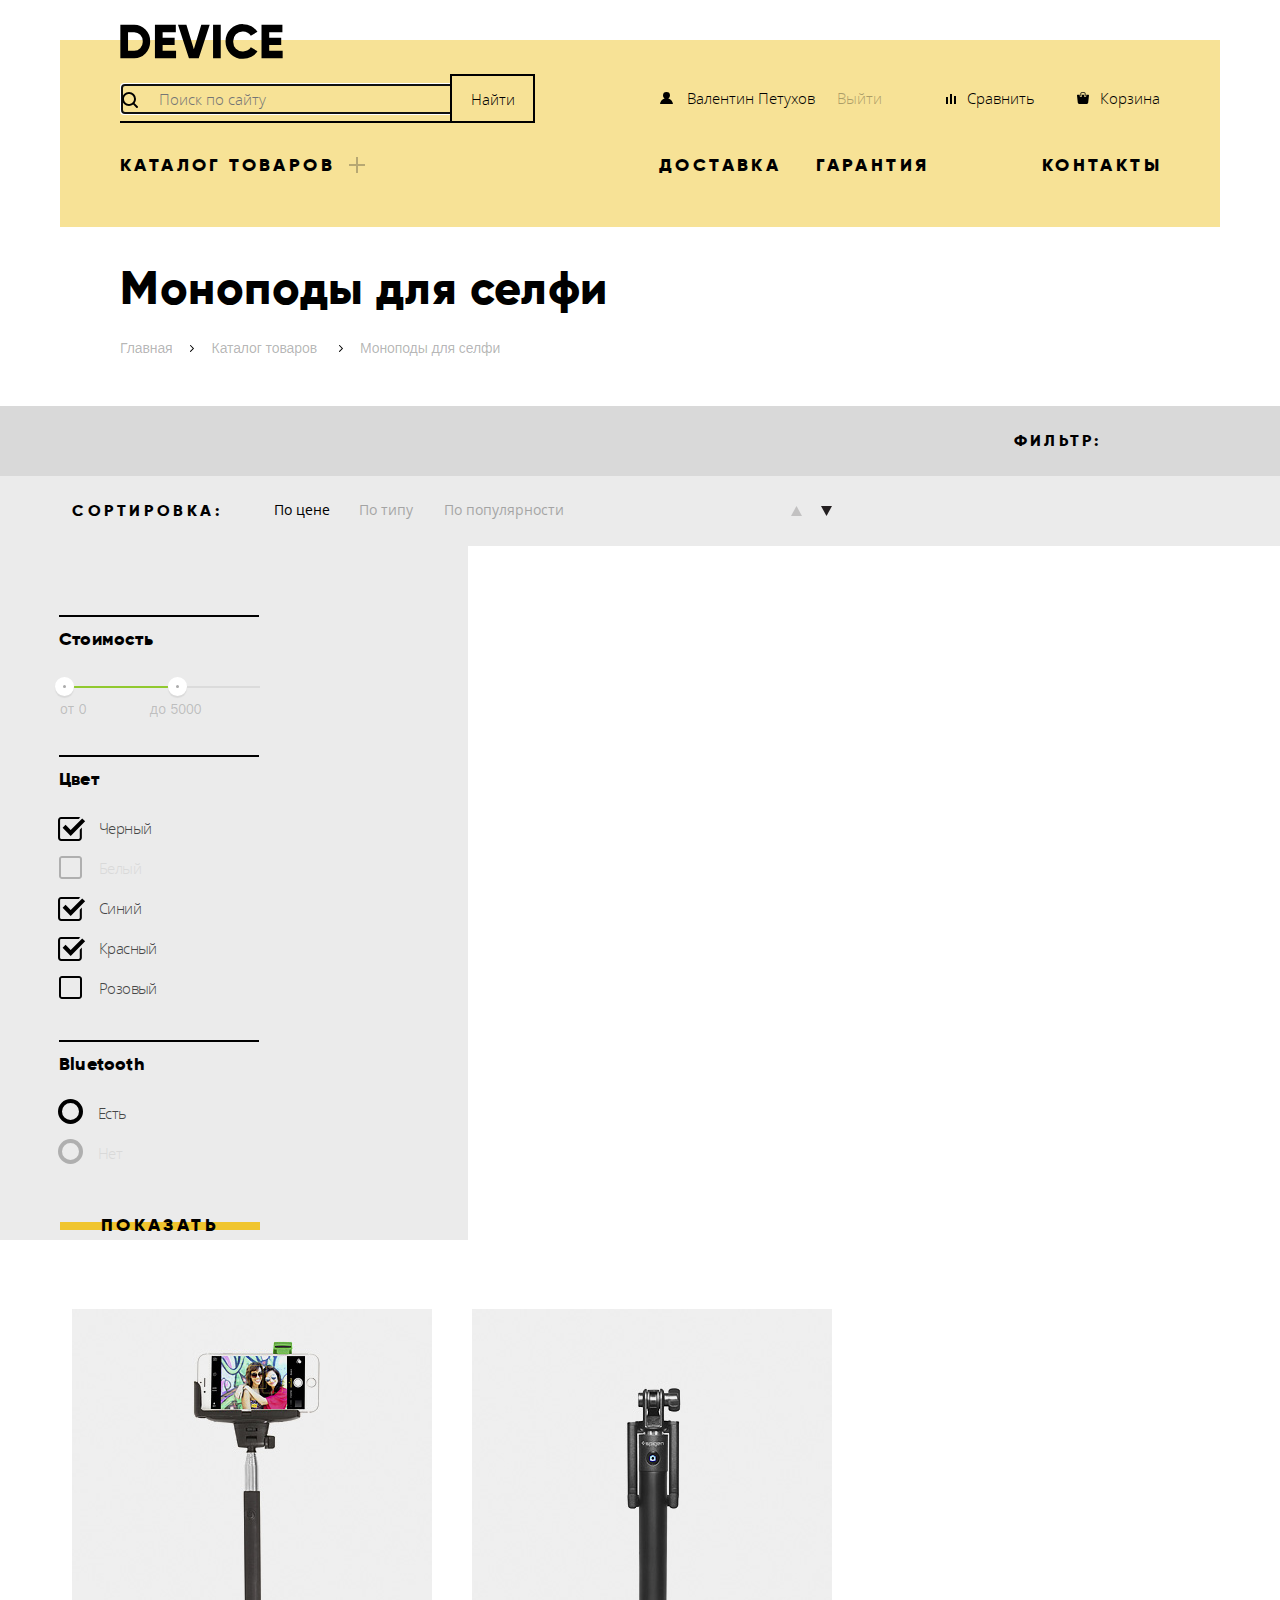
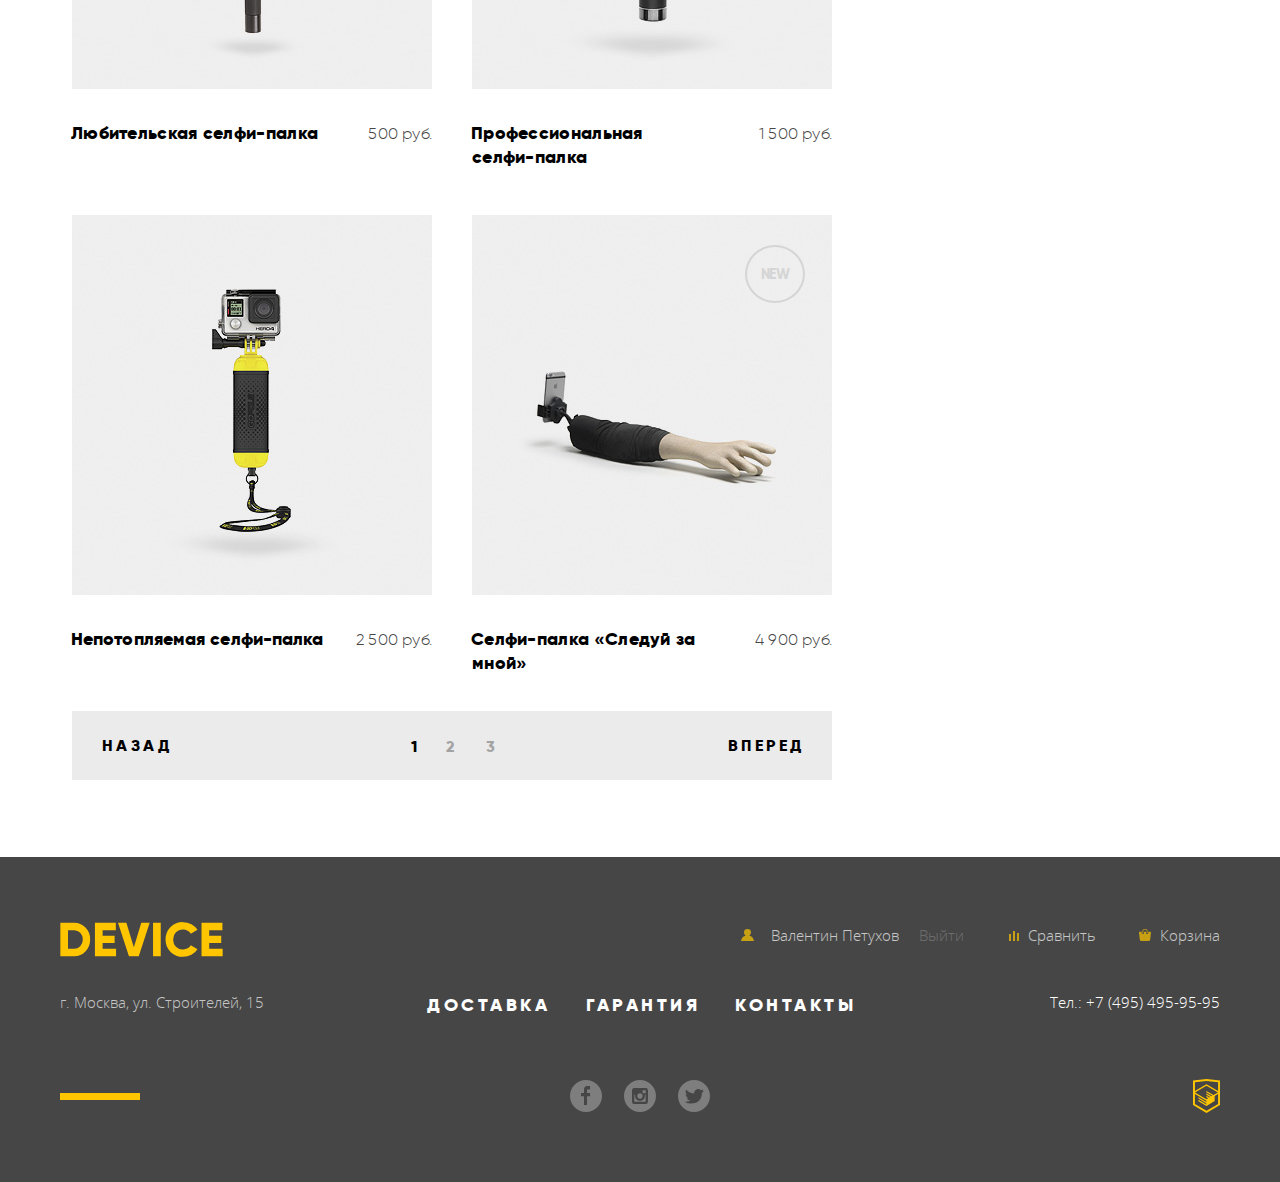
==== commit be09802d: "Вносит изменения по замечаниям" ====
--- a/catalog-monopods.html
+++ b/catalog-monopods.html
@@ -90,174 +90,180 @@
         </ul>
       </div>
 
-      <div class="catalog-columns">
-        <section class="filters">
-          <div class="filters-wrapper">
-            <div class="filters-title-wrap">
-              <h2>Фильтр:</h2>
-            </div>
-            <div class="filters-form-wrap">
-              <form class="filter" action="https://echo.htmlacademy.ru" method="get">
-                <fieldset>
-                  <legend class="legend-price">Стоимость</legend>
-                  <div class="filter-range">
-                    <div class="range-controls">
-                      <div class="scale">
-                        <div class="bar"></div>
-                      </div>
-                      <div class="range-toggle range-toggle-min"></div>
-                      <div class="range-toggle range-toggle-max"></div>
-                    </div>
-                    <div class="price-controls">
-                      <label class="min-price">от <input type="text" name="min-price" value="0"></label>
-                      <label class="max-price">до <input type="text" name="max-price" value="5000"></label>
-                    </div>
-                  </div>
-                </fieldset>
-                <fieldset>
-                  <legend>Цвет</legend>
-                  <ul class="filter-checkbox-list">
-                    <li class="filter-option">
-                      <input class="visually-hidden filter-input filter-input-checkbox" name="filter-color-black" id="filter-color-black" type="checkbox" checked>
-                      <label for="filter-color-black">Черный</label>
-                    </li>
-                    <li class="filter-option">
-                      <input class="visually-hidden filter-input filter-input-checkbox" name="filter-color-white" id="filter-color-white" type="checkbox" disabled>
-                      <label for="filter-color-white">Белый</label>
-                    </li>
-                    <li class="filter-option">
-                      <input class="visually-hidden filter-input filter-input-checkbox" name="filter-color-blue" id="filter-color-blue" type="checkbox" checked>
-                      <label for="filter-color-blue">Синий</label>
-                    </li>
-                    <li class="filter-option">
-                      <input class="visually-hidden filter-input filter-input-checkbox" name="filter-color-red" id="filter-color-red" type="checkbox" checked>
-                      <label for="filter-color-red">Красный</label>
-                    </li>
-                    <li class="filter-option">
-                      <input class="visually-hidden filter-input filter-input-checkbox" name="filter-color-pink" id="filter-color-pink" type="checkbox">
-                      <label for="filter-color-pink">Розовый</label>
-                    </li>
-                  </ul>
-                </fieldset>
-                <fieldset>
-                  <legend class="input-radio-legend">Bluetooth</legend>
-                  <ul class="filter-radio-list">
-                    <li class="filter-option">
-                      <input class="visually-hidden filter-input filter-input-radio" name="bluetooth" type="radio" id="filter-bluetooth-yes" value="yes">
-                      <label for="filter-bluetooth-yes">Есть</label>
-                    </li>
-                    <li class="filter-option">
-                      <input class="visually-hidden filter-input filter-input-radio" name="bluetooth" type="radio" id="filter-bluetooth-no" value="no" disabled>
-                      <label for="filter-bluetooth-no">Нет</label>
-                    </li>
-                  </ul>
-                </fieldset>
-                <button type="submit" class="button filter-button">Показать</button>
-              </form>
+      <div class="catalog-row-header">
+        <div class="catalog-row-wrapper">
+          <div class="filters-title-wrap">
+            <h2>Фильтр:</h2>
+          </div>
+          <div class="sort-wrapper">
+            <div class="sort-inner">
+              <h3>Сортировка:</h3>
+              <ul class="sort-list">
+                <li class="sort-item sort-item-active"><a href="#">По цене</a></li>
+                <li class="sort-item"><a href="#">По типу</a></li>
+                <li class="sort-item"><a href="#">По популярности</a></li>
+              </ul>
+              <ul class="sort-updown">
+                <li class="sort-updown-item">
+                  <a class="sort-updown-link" href="#">
+                    <img src="img/icon-up-dir.svg" alt="Сортировать по возрастанию">
+                  </a>
+                </li>
+                <li class="sort-updown-item sort-updown-active">
+                  <a class="sort-updown-link" href="#">
+                    <img src="img/icon-down-dir.svg" alt="Сортировать по убыванию">
+                  </a>
+                </li>
+              </ul>
             </div>
           </div>
-        </section>
-
-        <section class="catalog">
+        </div>
+      </div>
+      <div class="catalog-row-main">
+        <div class="catalog-row-wrapper">
+          <section class="filters">
+            <div class="filters-wrapper">
+              <div class="filters-form-wrap">
+                <form class="filter" action="https://echo.htmlacademy.ru" method="get">
+                  <fieldset>
+                    <legend class="legend-price">Стоимость</legend>
+                    <div class="filter-range">
+                      <div class="range-controls">
+                        <div class="scale">
+                          <div class="bar"></div>
+                        </div>
+                        <div class="range-toggle range-toggle-min"></div>
+                        <div class="range-toggle range-toggle-max"></div>
+                      </div>
+                      <div class="price-controls">
+                        <label class="min-price">от <input type="text" name="min-price" value="0"></label>
+                        <label class="max-price">до <input type="text" name="max-price" value="5000"></label>
+                      </div>
+                    </div>
+                  </fieldset>
+                  <fieldset>
+                    <legend>Цвет</legend>
+                    <ul class="filter-checkbox-list">
+                      <li class="filter-option">
+                        <input class="visually-hidden filter-input filter-input-checkbox" name="filter-color-black" id="filter-color-black" type="checkbox" checked>
+                        <label for="filter-color-black">Черный</label>
+                      </li>
+                      <li class="filter-option">
+                        <input class="visually-hidden filter-input filter-input-checkbox" name="filter-color-white" id="filter-color-white" type="checkbox" disabled>
+                        <label for="filter-color-white">Белый</label>
+                      </li>
+                      <li class="filter-option">
+                        <input class="visually-hidden filter-input filter-input-checkbox" name="filter-color-blue" id="filter-color-blue" type="checkbox" checked>
+                        <label for="filter-color-blue">Синий</label>
+                      </li>
+                      <li class="filter-option">
+                        <input class="visually-hidden filter-input filter-input-checkbox" name="filter-color-red" id="filter-color-red" type="checkbox" checked>
+                        <label for="filter-color-red">Красный</label>
+                      </li>
+                      <li class="filter-option">
+                        <input class="visually-hidden filter-input filter-input-checkbox" name="filter-color-pink" id="filter-color-pink" type="checkbox">
+                        <label for="filter-color-pink">Розовый</label>
+                      </li>
+                    </ul>
+                  </fieldset>
+                  <fieldset>
+                    <legend class="input-radio-legend">Bluetooth</legend>
+                    <ul class="filter-radio-list">
+                      <li class="filter-option">
+                        <input class="visually-hidden filter-input filter-input-radio" name="bluetooth" type="radio" id="filter-bluetooth-yes" value="yes">
+                        <label for="filter-bluetooth-yes">Есть</label>
+                      </li>
+                      <li class="filter-option">
+                        <input class="visually-hidden filter-input filter-input-radio" name="bluetooth" type="radio" id="filter-bluetooth-no" value="no" disabled>
+                        <label for="filter-bluetooth-no">Нет</label>
+                      </li>
+                    </ul>
+                  </fieldset>
+                  <button type="submit" class="button filter-button">Показать</button>
+                </form>
+              </div>
+            </div>
+          </section>
+
+          <section class="catalog">
             <h2 class="visually-hidden">Список моноподов для селфи</h2>
-            <div class="sort-wrapper">
-              <div class="sort-inner">
-                <h3>Сортировка:</h3>
-                <ul class="sort-list">
-                  <li class="sort-item sort-item-active"><a href="#">По цене</a></li>
-                  <li class="sort-item"><a href="#">По типу</a></li>
-                  <li class="sort-item"><a href="#">По популярности</a></li>
-                </ul>
-                <ul class="sort-updown">
-                  <li class="sort-updown-item">
-                    <a class="sort-updown-link" href="#">
-                      <img src="img/icon-up-dir.svg" alt="Сортировать по возрастанию">
-                    </a>
+            <ul class="catalog-list">
+              <li class="catalog-item">
+                <p class="catalog-item-button">
+                  <a class="button" href="#">В корзину</a>
+                  <a class="compare-button" href="compare.html">Добавить к сравнению</a>
+                </p>
+                <img class="catalog-item-image" src="img/item-1-jpg.jpg" width="360" height="380" alt="Любительская селфи-палка">
+                <div class="catalog-info">
+                  <h3 class="catalog-item-title">
+                    <a href="catalog-item.html">Любительская селфи-палка</a>
+                  </h3>
+                  <p class="catalog-item-price">500 руб.</p>
+                </div>
+              </li>
+              <li class="catalog-item">
+                <p class="catalog-item-button">
+                  <a class="button" href="#">В корзину</a>
+                  <a class="compare-button" href="compare.html">Добавить к сравнению</a>
+                </p>
+                <img class="catalog-item-image" src="img/item-2-jpg.jpg" width="360" height="380" alt="Профессиональная селфи-палка">
+                <div class="catalog-info">
+                  <h3 class="catalog-item-title">
+                    <a href="catalog-item.html">Профессиональная<br> селфи-палка</a>
+                  </h3>
+                  <p class="catalog-item-price">1 500 руб.</p>
+                </div>
+              </li>
+              <li class="catalog-item">
+                <p class="catalog-item-button">
+                  <a class="button" href="#">В корзину</a>
+                  <a class="compare-button" href="compare.html">Добавить к сравнению</a>
+                </p>
+                <img class="catalog-item-image" src="img/item-3-jpg.jpg" width="360" height="380" alt="Непотопляемая селфи-палка">
+                <div class="catalog-info">
+                  <h3 class="catalog-item-title">
+                    <a href="catalog-item.html">Непотопляемая селфи-палка</a>
+                  </h3>
+                  <p class="catalog-item-price">2 500 руб.</p>
+                </div>
+              </li>
+              <li class="catalog-item new">
+                <p class="catalog-item-button">
+                  <a class="button" href="#">В корзину</a>
+                  <a class="compare-button" href="compare.html">Добавить к сравнению</a>
+                </p>
+                <img class="catalog-item-image" src="img/item-4-jpg.jpg" width="360" height="380" alt="Селфи-палка Следуй за мной">
+                <div class="catalog-info">
+                  <h3 class="catalog-item-title">
+                    <a href="catalog-item.html">Селфи-палка &laquo;Следуй за мной&raquo;</a>
+                  </h3>
+                  <p class="catalog-item-price">4 900 руб.</p>
+                </div>
+              </li>
+            </ul>
+            <ul class="pagination">
+              <li>
+                <a class="pagination-control pagination-control-prev" href="#">Назад</a>
+              </li>
+              <li class="pagination-list-wrap">
+                <ul class="pagination-list">
+                  <li class="pagination-item pagination-item-active">
+                    <a href="#">1</a>
                   </li>
-                  <li class="sort-updown-item sort-updown-active">
-                    <a class="sort-updown-link" href="#">
-                      <img src="img/icon-down-dir.svg" alt="Сортировать по убыванию">
-                    </a>
+                  <li class="pagination-item">
+                    <a href="#">2</a>
+                  </li>
+                  <li class="pagination-item">
+                    <a href="#">3</a>
                   </li>
                 </ul>
-              </div>
-            </div>
-          <ul class="catalog-list">
-            <li class="catalog-item">
-              <p class="catalog-item-button">
-                <a class="button" href="#">В корзину</a>
-                <a class="compare-button" href="compare.html">Добавить к сравнению</a>
-              </p>
-              <img class="catalog-item-image" src="img/item-1-jpg.jpg" width="360" height="380" alt="Любительская селфи-палка">
-              <div class="catalog-info">
-                <h3 class="catalog-item-title">
-                  <a href="catalog-item.html">Любительская селфи-палка</a>
-                </h3>
-                <p class="catalog-item-price">500 руб.</p>
-              </div>
-            </li>
-            <li class="catalog-item">
-              <p class="catalog-item-button">
-                <a class="button" href="#">В корзину</a>
-                <a class="compare-button" href="compare.html">Добавить к сравнению</a>
-              </p>
-              <img class="catalog-item-image" src="img/item-2-jpg.jpg" width="360" height="380" alt="Профессиональная селфи-палка">
-              <div class="catalog-info">
-                <h3 class="catalog-item-title">
-                  <a href="catalog-item.html">Профессиональная<br> селфи-палка</a>
-                </h3>
-                <p class="catalog-item-price">1 500 руб.</p>
-              </div>
-            </li>
-            <li class="catalog-item">
-              <p class="catalog-item-button">
-                <a class="button" href="#">В корзину</a>
-                <a class="compare-button" href="compare.html">Добавить к сравнению</a>
-              </p>
-              <img class="catalog-item-image" src="img/item-3-jpg.jpg" width="360" height="380" alt="Непотопляемая селфи-палка">
-              <div class="catalog-info">
-                <h3 class="catalog-item-title">
-                  <a href="catalog-item.html">Непотопляемая селфи-палка</a>
-                </h3>
-                <p class="catalog-item-price">2 500 руб.</p>
-              </div>
-            </li>
-            <li class="catalog-item new">
-              <p class="catalog-item-button">
-                <a class="button" href="#">В корзину</a>
-                <a class="compare-button" href="compare.html">Добавить к сравнению</a>
-              </p>
-              <img class="catalog-item-image" src="img/item-4-jpg.jpg" width="360" height="380" alt="Селфи-палка Следуй за мной">
-              <div class="catalog-info">
-                <h3 class="catalog-item-title">
-                  <a href="catalog-item.html">Селфи-палка &laquo;Следуй за мной&raquo;</a>
-                </h3>
-                <p class="catalog-item-price">4 900 руб.</p>
-              </div>
-            </li>
-          </ul>
-          <ul class="pagination">
-            <li>
-              <a class="pagination-control pagination-control-prev" href="#">Назад</a>
-            </li>
-            <li class="pagination-list-wrap">
-              <ul class="pagination-list">
-                <li class="pagination-item pagination-item-active">
-                  <a href="#">1</a>
-                </li>
-                <li class="pagination-item">
-                  <a href="#">2</a>
-                </li>
-                <li class="pagination-item">
-                  <a href="#">3</a>
-                </li>
-              </ul>
-            </li>
-            <li>
-              <a class="pagination-control pagination-control-next" href="#">Вперед</a>
-            </li>
-          </ul>
-        </section>
+              </li>
+              <li>
+                <a class="pagination-control pagination-control-next" href="#">Вперед</a>
+              </li>
+            </ul>
+          </section>
+        </div>
       </div>
 
     </main>
--- a/css/style.css
+++ b/css/style.css
@@ -20,6 +20,90 @@
     font-family: 'Open Sans Light';
     src: url('../fonts/opensanslight.woff'),
     url('../fonts/opensanslight.woff2');
+}
+
+@-webkit-keyframes bounce {
+    0% {
+        -webkit-transform: translateY(-2000px) translate(-50%, -50%);
+        transform: translateY(-2000px) translate(-50%, -50%);
+    }
+    70% {
+        -webkit-transform: translateY(30px) translate(-50%, -50%);
+        transform: translateY(30px) translate(-50%, -50%);
+    }
+    90% {
+        -webkit-transform: translateY(-10px) translate(-50%, -50%);
+        transform: translateY(-10px) translate(-50%, -50%);
+    }
+    100% {
+        -webkit-transform: translateY(0) translate(-50%, -50%);
+        transform: translateY(0) translate(-50%, -50%);
+    }
+}
+
+@keyframes bounce {
+    0% {
+        -webkit-transform: translateY(-2000px) translate(-50%, -50%);
+        transform: translateY(-2000px) translate(-50%, -50%);
+    }
+    70% {
+        -webkit-transform: translateY(30px) translate(-50%, -50%);
+        transform: translateY(30px) translate(-50%, -50%);
+    }
+    90% {
+        -webkit-transform: translateY(-10px) translate(-50%, -50%);
+        transform: translateY(-10px) translate(-50%, -50%);
+    }
+    100% {
+        -webkit-transform: translateY(0) translate(-50%, -50%);
+        transform: translateY(0) translate(-50%, -50%);
+    }
+}
+
+@-webkit-keyframes shake {
+    0%,
+    100% {
+        -webkit-transform: translate(-50%, -50%) translateX(0);
+        transform: translate(-50%, -50%) translateX(0);
+    }
+    10%,
+    30%,
+    50%,
+    70%,
+    90% {
+        -webkit-transform: translate(-50%, -50%) translateX(-10px);
+        transform: translate(-50%, -50%) translateX(-10px);
+    }
+    20%,
+    40%,
+    60%,
+    80% {
+        -webkit-transform: translate(-50%, -50%) translateX(10px);
+        transform: translate(-50%, -50%) translateX(10px);
+    }
+}
+
+@keyframes shake {
+    0%,
+    100% {
+        -webkit-transform: translate(-50%, -50%) translateX(0);
+        transform: translate(-50%, -50%) translateX(0);
+    }
+    10%,
+    30%,
+    50%,
+    70%,
+    90% {
+        -webkit-transform: translate(-50%, -50%) translateX(-10px);
+        transform: translate(-50%, -50%) translateX(-10px);
+    }
+    20%,
+    40%,
+    60%,
+    80% {
+        -webkit-transform: translate(-50%, -50%) translateX(10px);
+        transform: translate(-50%, -50%) translateX(10px);
+    }
 }
 
 body{
@@ -61,8 +145,6 @@
     clip: rect(0 0 0 0);
     overflow: hidden;
 }
-
-/* HEADER---------------------------------------------------------------------- */
 
 .main-header{
     width: 1160px;
@@ -447,7 +529,11 @@
     right: 83px;
     bottom: 155px;
     z-index: 3;
-    display: flex;
+    display: -webkit-box;
+    display: -ms-flexbox;
+    display: flex;
+    -webkit-box-pack: justify;
+    -ms-flex-pack: justify;
     justify-content: space-between;
     width: 78px;
 }
@@ -455,6 +541,7 @@
 .promo-controls-item {
     position: relative;
     display: block;
+    -webkit-box-sizing: border-box;
     box-sizing: border-box;
     width: 12px;
     height: 12px;
@@ -469,6 +556,7 @@
     top: 2px;
     left: 2px;
     display: none;
+    -webkit-box-sizing: border-box;
     box-sizing: border-box;
     width: 6px;
     height: 6px;
@@ -524,17 +612,32 @@
 }
 
 #promo-1:checked ~ .promo-slider-list .promo-item:nth-child(1) {
-    display: flex;
+    display: -webkit-box;
+    display: -ms-flexbox;
+    display: flex;
+    -webkit-box-orient: horizontal;
+    -webkit-box-direction: reverse;
+    -ms-flex-direction: row-reverse;
     flex-direction: row-reverse;
 }
 
 #promo-2:checked ~ .promo-slider-list .promo-item:nth-child(2) {
-    display: flex;
+    display: -webkit-box;
+    display: -ms-flexbox;
+    display: flex;
+    -webkit-box-orient: horizontal;
+    -webkit-box-direction: reverse;
+    -ms-flex-direction: row-reverse;
     flex-direction: row-reverse;
 }
 
 #promo-3:checked ~ .promo-slider-list .promo-item:nth-child(3) {
-    display: flex;
+    display: -webkit-box;
+    display: -ms-flexbox;
+    display: flex;
+    -webkit-box-orient: horizontal;
+    -webkit-box-direction: reverse;
+    -ms-flex-direction: row-reverse;
     flex-direction: row-reverse;
 }
 
@@ -598,8 +701,15 @@
 }
 
 .advantages-list{
-    display: flex;
+    display: -webkit-box;
+    display: -ms-flexbox;
+    display: flex;
+    -webkit-box-orient: horizontal;
+    -webkit-box-direction: normal;
+    -ms-flex-direction: row;
     flex-direction: row;
+    -webkit-box-pack: start;
+    -ms-flex-pack: start;
     justify-content: flex-start;
     margin: 0;
     padding: 0;
@@ -646,9 +756,17 @@
 }
 
 .popular-list{
-    display: flex;
+    display: -webkit-box;
+    display: -ms-flexbox;
+    display: flex;
+    -webkit-box-orient: horizontal;
+    -webkit-box-direction: normal;
+    -ms-flex-direction: row;
     flex-direction: row;
+    -ms-flex-wrap: wrap;
     flex-wrap: wrap;
+    -webkit-box-pack: justify;
+    -ms-flex-pack: justify;
     justify-content: space-between;
     margin: 0;
     padding: 0;
@@ -656,13 +774,22 @@
 }
 
 .popular-item{
-    display: flex;
+    display: -webkit-box;
+    display: -ms-flexbox;
+    display: flex;
+    -webkit-box-pack: center;
+    -ms-flex-pack: center;
     justify-content: center;
     width: 160px;
 }
 
 .popular-link{
-    display: flex;
+    display: -webkit-box;
+    display: -ms-flexbox;
+    display: flex;
+    -webkit-box-orient: vertical;
+    -webkit-box-direction: normal;
+    -ms-flex-direction: column;
     flex-direction: column;
 }
 
@@ -680,7 +807,11 @@
 }
 
 .popular-img-container{
-    display: flex;
+    display: -webkit-box;
+    display: -ms-flexbox;
+    display: flex;
+    -webkit-box-pack: center;
+    -ms-flex-pack: center;
     justify-content: center;
     width: 160px;
     height: 160px;
@@ -731,26 +862,23 @@
     position: relative;
     margin-bottom: 20px;
     padding-bottom: 115px;
+    background-image: -webkit-linear-gradient(#fff 162px, #e5e5e5 162px);
+    background-image: -o-linear-gradient(#fff 162px, #e5e5e5 162px);
     background-image: linear-gradient(#fff 162px, #e5e5e5 162px);
 }
 
 .services-container{
-    display: flex;
+    display: -webkit-box;
+    display: -ms-flexbox;
+    display: flex;
+    -webkit-box-orient: horizontal;
+    -webkit-box-direction: reverse;
+    -ms-flex-direction: row-reverse;
     flex-direction: row-reverse;
+    -webkit-box-pack: end;
+    -ms-flex-pack: end;
     justify-content: flex-end;
 }
-
-/*.services-slider::before{
-    position: absolute;
-    top: 163px;
-    left: 50%;
-    z-index: -2;
-    width: 1440px;
-    height: 288px;
-    background-color: #e5e5e5;
-    content: '';
-    margin-left: -720px;
-}*/
 
 .services-slider-list{
     margin: 0;
@@ -823,7 +951,12 @@
 
 .services-slider-controls{
     position: relative;
-    display: flex;
+    display: -webkit-box;
+    display: -ms-flexbox;
+    display: flex;
+    -webkit-box-orient: vertical;
+    -webkit-box-direction: normal;
+    -ms-flex-direction: column;
     flex-direction: column;
     width: 278px;
     padding-top: 140px;
@@ -843,6 +976,8 @@
     position: relative;
     z-index: 1;
     display: block;
+    -webkit-box-ordinal-group: 2;
+    -ms-flex-order: 1;
     order: 1;
     width: 160px;
     margin-bottom: 22px;
@@ -915,8 +1050,15 @@
 }
 
 .brands-list{
-    display: flex;
+    display: -webkit-box;
+    display: -ms-flexbox;
+    display: flex;
+    -webkit-box-orient: horizontal;
+    -webkit-box-direction: normal;
+    -ms-flex-direction: row;
     flex-direction: row;
+    -webkit-box-pack: justify;
+    -ms-flex-pack: justify;
     justify-content: space-between;
     margin: 0;
     padding: 0;
@@ -1252,31 +1394,50 @@
 }
 
 .catalog-columns{
-    width: 1440px;
-    display: -webkit-box;
-    display: -ms-flexbox;
-    display: flex;
+    display: flex;
+    justify-content: center;
+    width: 1160px;
     margin: 0 auto;
     padding: 0;
 }
 
 .filters{
+    position: relative;
     width: 468px;
     margin: 0;
     padding: 0;
     background-color: #ebebeb;
 }
 
+.filters::before {
+    content: "";
+    position: absolute;
+    top: 0;
+    right: 328px;
+    z-index: -1;
+    width: 100vw;
+    height: 100%;
+    background-color: #ebebeb;
+}
+
 .filters-wrapper{
-    display: flex;
+    display: -webkit-box;
+    display: -ms-flexbox;
+    display: flex;
+    -webkit-box-orient: vertical;
+    -webkit-box-direction: normal;
+    -ms-flex-direction: column;
     flex-direction: column;
+    -webkit-box-align: end;
+    -ms-flex-align: end;
     align-items: flex-end;
-    width: 100%;
+    width: 328px;
     margin: 0;
     padding: 0;
 }
 
 .filters-title-wrap{
+    position: relative;
     width: 100%;
     background-color: #d9d9d9;
     text-align: right;
@@ -1299,20 +1460,39 @@
     color: #000000;
 }
 
+.filters-title-wrap::before {
+    content: "";
+    position: absolute;
+    top: 0;
+    right: 328px;
+    width: 100vw;
+    height: 70px;
+    background-color: #d9d9d9;
+}
+
 .filter .legend-price{
     margin-bottom: 35px;
 }
 
 .filter-range {
-    display: flex;
+    display: -webkit-box;
+    display: -ms-flexbox;
+    display: flex;
+    -webkit-box-orient: vertical;
+    -webkit-box-direction: normal;
+    -ms-flex-direction: column;
     flex-direction: column;
     padding-bottom: 32px;
 }
 
 .range-controls {
     position: relative;
-
-    display: flex;
+    display: -webkit-box;
+    display: -ms-flexbox;
+    display: flex;
+    -webkit-box-orient: vertical;
+    -webkit-box-direction: normal;
+    -ms-flex-direction: column;
     flex-direction: column;
     padding-bottom: 5px;
 }
@@ -1335,6 +1515,7 @@
     background-color: #ababab;
     border: 8px solid #ffffff;
     border-radius: 50%;
+    -webkit-box-shadow: 0 2px 1px #dadada;
     box-shadow: 0 2px 1px #dadada;
     cursor: pointer;
 }
@@ -1365,11 +1546,15 @@
 }
 
 .min-price {
+    -webkit-box-flex: 1;
+    -ms-flex-positive: 1;
     flex-grow: 1;
     margin-right: 17px;
 }
 
 .max-price {
+    -webkit-box-flex: 1;
+    -ms-flex-positive: 1;
     flex-grow: 1;
 }
 
@@ -1528,14 +1713,8 @@
 }
 
 .catalog{
-    display: -webkit-box;
-    display: -ms-flexbox;
-    display: flex;
-    flex-direction: column;
-    -webkit-box-pack: center;
-    -ms-flex-pack: center;
-    justify-content: center;
-    width: 972px;
+    position: relative;
+    width: 832px;
     margin: 0;
     padding: 0;
     padding-bottom: 77px;
@@ -1547,20 +1726,49 @@
 }
 
 .sort-wrapper{
-    display: flex;
+    display: -webkit-box;
+    display: -ms-flexbox;
+    display: flex;
+    -webkit-box-orient: horizontal;
+    -webkit-box-direction: normal;
+    -ms-flex-direction: row;
     flex-direction: row;
+    -webkit-box-pack: start;
+    -ms-flex-pack: start;
     justify-content: flex-start;
+    -webkit-box-align: center;
+    -ms-flex-align: center;
     align-items: center;
+    position: relative;
+    width: 760px;
     padding-top: 20px;
     padding-left: 72px;
     padding-bottom: 21px;
     background-color: #ebebeb;
 }
 
+.sort-wrapper::before {
+    content: "";
+    position: absolute;
+    top: 0;
+    left: 0;
+    z-index: -1;
+    width: 100vw;
+    height: 70px;
+    background-color: #ebebeb;
+}
+
 .sort-inner{
-    display: flex;
+    display: -webkit-box;
+    display: -ms-flexbox;
+    display: flex;
+    -webkit-box-pack: start;
+    -ms-flex-pack: start;
     justify-content: flex-start;
+    -webkit-box-align: center;
+    -ms-flex-align: center;
     align-items: center;
+    -ms-flex-wrap: wrap;
     flex-wrap: wrap;
     width: 760px;
     margin: 0;
@@ -1584,18 +1792,30 @@
 }
 
 .sort-list{
-    display: flex;
+    display: -webkit-box;
+    display: -ms-flexbox;
+    display: flex;
+    -webkit-box-orient: horizontal;
+    -webkit-box-direction: normal;
+    -ms-flex-direction: row;
     flex-direction: row;
     margin: 0;
     margin-top: -4px;
-    margin-right: 230px;
+    margin-right: 227px;
     padding: 0;
     list-style: none;
 }
 
 .sort-updown{
-    display: flex;
+    display: -webkit-box;
+    display: -ms-flexbox;
+    display: flex;
+    -webkit-box-orient: horizontal;
+    -webkit-box-direction: normal;
+    -ms-flex-direction: row;
     flex-direction: row;
+    -webkit-box-pack: justify;
+    -ms-flex-pack: justify;
     justify-content: space-between;
     width: 41px;
     margin: 0;
@@ -1823,9 +2043,18 @@
 }
 
 .pagination{
-    display: flex;
+    display: -webkit-box;
+    display: -ms-flexbox;
+    display: flex;
+    -webkit-box-orient: horizontal;
+    -webkit-box-direction: normal;
+    -ms-flex-direction: row;
     flex-direction: row;
+    -webkit-box-pack: justify;
+    -ms-flex-pack: justify;
     justify-content: space-between;
+    -webkit-box-align: center;
+    -ms-flex-align: center;
     align-items: center;
     width: 760px;
     margin: 0;
@@ -1837,9 +2066,18 @@
 }
 
 .pagination-list{
-    display: flex;
+    display: -webkit-box;
+    display: -ms-flexbox;
+    display: flex;
+    -webkit-box-orient: horizontal;
+    -webkit-box-direction: normal;
+    -ms-flex-direction: row;
     flex-direction: row;
+    -webkit-box-pack: center;
+    -ms-flex-pack: center;
     justify-content: center;
+    -webkit-box-align: center;
+    -ms-flex-align: center;
     align-items: center;
     margin: 0;
     padding: 0;
@@ -1866,6 +2104,7 @@
     padding-right: 30px;
     padding-bottom: 22px;
     padding-left: 30px;
+    -webkit-box-sizing: border-box;
     box-sizing: border-box;
 }
 
@@ -1886,6 +2125,7 @@
     padding-bottom: 22px;
     padding-left: 30px;
     text-align: right;
+    -webkit-box-sizing: border-box;
     box-sizing: border-box;
 }
 
@@ -2206,17 +2446,23 @@
 
 .modal{
     position: fixed;
+    display: none;
+    -webkit-transform: translate(-50%, -50%);
+    -ms-transform: translate(-50%, -50%);
+    transform: translate(-50%, -50%);
+
+    -webkit-animation-name: bounce;
+    animation-name: bounce;
+    -webkit-animation-duration: 0.6s;
+    animation-duration: 0.6s;
 }
 
 .modal-write{
     z-index: 5;
     top: 50%;
     left: 50%;
-    display: none;
     width: 960px;
     height: 553px;
-    margin-top: -277px;
-    margin-left: -480px;
     padding: 80px 100px;
     background-color: #ffffff;
     -webkit-box-shadow: 0px 10px 20px 0 rgba(4, 6, 6, 0.2);
@@ -2227,6 +2473,7 @@
 
 .modal-close{
     position: absolute;
+    z-index: 12;
     top: 22px;
     right: 22px;
     width: 55px;
@@ -2357,9 +2604,31 @@
     z-index: 5;
     top: 50%;
     left: 50%;
-    display: none;
     width: 960px;
     height: 559px;
-    margin-top: -280px;
-    margin-left: -480px;
-}+}
+
+.modal-map p {
+    position: absolute;
+    top: 0;
+    left: 0;
+    z-index: 1;
+    margin: 0;
+}
+
+.modal-map iframe {
+    position: relative;
+    z-index: 10;
+    border: none;
+}
+
+.modal-show {
+    display: block;
+    -webkit-animation: bounce 0.6s;
+    animation: bounce 0.6s;
+}
+
+.modal-error {
+    -webkit-animation: shake 0.6s;
+    animation: shake 0.6s;
+}
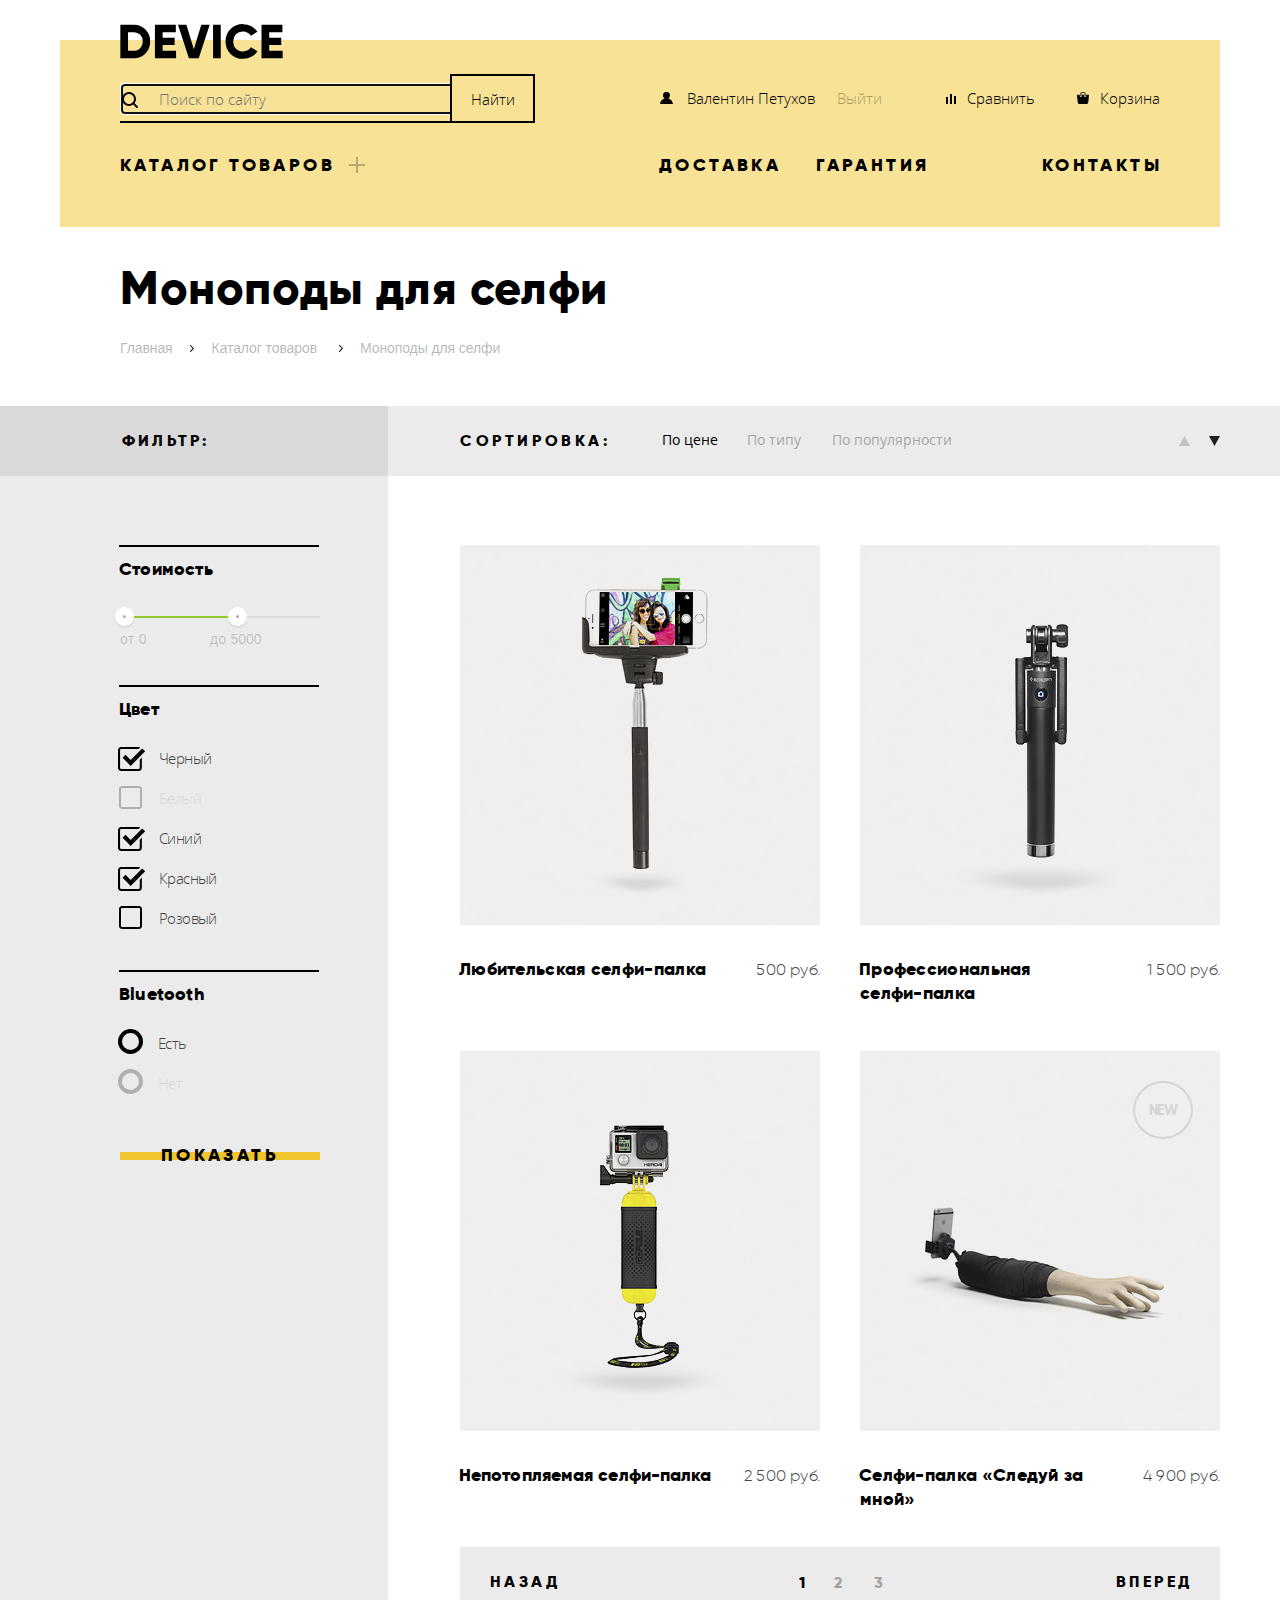
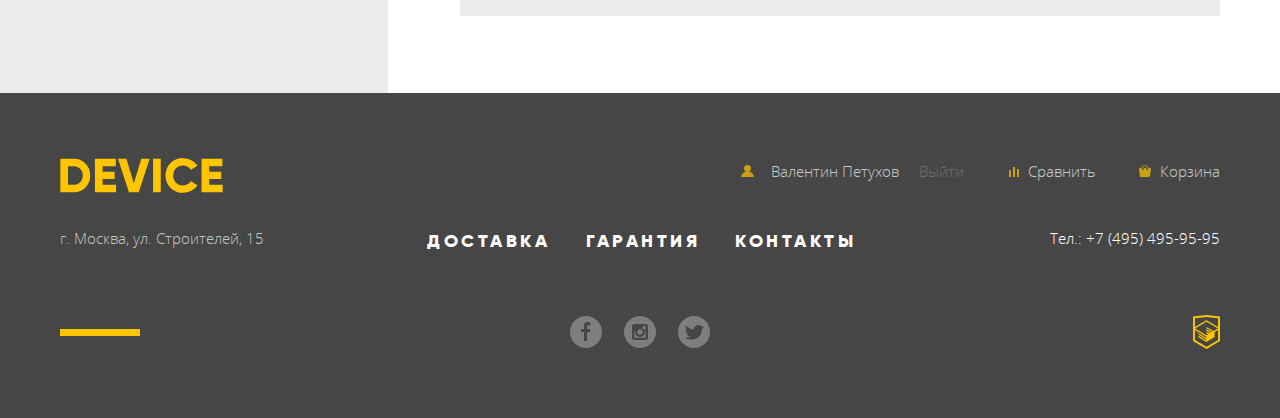
==== commit 04520c02: "Добавляет скрипты" ====
--- a/catalog-monopods.html
+++ b/catalog-monopods.html
@@ -4,7 +4,7 @@
     <meta charset="utf-8">
     <title>HTML Academy: Девайс. Моноподы для селфи</title>
     <link rel="stylesheet" href="css/normalize.css">
-    <link rel="stylesheet" href="css/style.css">
+    <link rel="stylesheet" href="css/style.min.css">
   </head>
   <body class="catalog-page">
     <header class="main-header">
--- a/css/style.min.css
+++ b/css/style.min.css
@@ -0,0 +1 @@
+@font-face{font-family:'Gilroy ExtraBold';src:url(../fonts/gilroyextrabold.woff),url(../fonts/gilroyextrabold.woff2)}@font-face{font-family:'Gilroy Light';src:url(../fonts/gilroylight.woff),url(../fonts/gilroylight.woff2)}@font-face{font-family:'Open Sans';src:url(../fonts/opensans.woff),url(../fonts/opensans.woff2)}@font-face{font-family:'Open Sans Light';src:url(../fonts/opensanslight.woff),url(../fonts/opensanslight.woff2)}@-webkit-keyframes bounce{0%{-webkit-transform:translateY(-2000px) translate(-50%,-50%);transform:translateY(-2000px) translate(-50%,-50%)}70%{-webkit-transform:translateY(30px) translate(-50%,-50%);transform:translateY(30px) translate(-50%,-50%)}90%{-webkit-transform:translateY(-10px) translate(-50%,-50%);transform:translateY(-10px) translate(-50%,-50%)}100%{-webkit-transform:translateY(0) translate(-50%,-50%);transform:translateY(0) translate(-50%,-50%)}}@keyframes bounce{0%{-webkit-transform:translateY(-2000px) translate(-50%,-50%);transform:translateY(-2000px) translate(-50%,-50%)}70%{-webkit-transform:translateY(30px) translate(-50%,-50%);transform:translateY(30px) translate(-50%,-50%)}90%{-webkit-transform:translateY(-10px) translate(-50%,-50%);transform:translateY(-10px) translate(-50%,-50%)}100%{-webkit-transform:translateY(0) translate(-50%,-50%);transform:translateY(0) translate(-50%,-50%)}}@-webkit-keyframes shake{0%,100%{-webkit-transform:translate(-50%,-50%) translateX(0);transform:translate(-50%,-50%) translateX(0)}10%,30%,50%,70%,90%{-webkit-transform:translate(-50%,-50%) translateX(-10px);transform:translate(-50%,-50%) translateX(-10px)}20%,40%,60%,80%{-webkit-transform:translate(-50%,-50%) translateX(10px);transform:translate(-50%,-50%) translateX(10px)}}@keyframes shake{0%,100%{-webkit-transform:translate(-50%,-50%) translateX(0);transform:translate(-50%,-50%) translateX(0)}10%,30%,50%,70%,90%{-webkit-transform:translate(-50%,-50%) translateX(-10px);transform:translate(-50%,-50%) translateX(-10px)}20%,40%,60%,80%{-webkit-transform:translate(-50%,-50%) translateX(10px);transform:translate(-50%,-50%) translateX(10px)}}body{min-width:1160px;margin:0 auto;padding:0;padding-top:40px;font-family:"Open Sans Light",Arial,sans-serif;font-size:15px;font-weight:300;font-style:normal;font-stretch:normal;line-height:2;color:#464646;background-color:#fff}a{text-decoration:none}img{max-width:100%;height:auto}.visually-hidden:not(:focus):not(:active),input[type=checkbox].visually-hidden,input[type=radio].visually-hidden{position:absolute;width:1px;height:1px;margin:-1px;border:0;padding:0;white-space:nowrap;-webkit-clip-path:inset(100%);clip-path:inset(100%);clip:rect(0 0 0 0);overflow:hidden}.main-header{width:1160px;position:relative;margin:0 auto;padding-top:43px;-webkit-box-sizing:border-box;box-sizing:border-box;color:#000;background-color:#f7e296}.wrapper{width:1040px;margin:0 auto;padding:0;padding-bottom:115px}.catalog-page .wrapper{padding-bottom:0}.main-header-logo{position:absolute;top:-18px}.footer-logo:hover svg,.main-header-logo:hover svg{opacity:.6}.footer-logo:focus svg,.main-header-logo:focus svg{opacity:.3}.user-navigation-list{display:-webkit-box;display:-ms-flexbox;display:flex;-ms-flex-wrap:wrap;flex-wrap:wrap;-webkit-box-orient:horizontal;-webkit-box-direction:normal;-ms-flex-direction:row;flex-direction:row;-webkit-box-pack:justify;-ms-flex-pack:justify;justify-content:space-between;margin:0;margin-bottom:38px;padding:0;list-style:none}.user-navigation-list a{color:#000}.header-user-icon{width:13px;height:12px;margin-right:10px}.header-compare-icon{width:10px;height:10px;margin-right:7px}.header-cart-icon{width:12px;height:12px;margin-right:7px}.user-navigation{display:-webkit-box;display:-ms-flexbox;display:flex;-webkit-box-pack:justify;-ms-flex-pack:justify;justify-content:space-between;width:500px;margin:0;padding:0;list-style:none}.user-navigation li{vertical-align:middle}.user-navigation li:first-child{width:274px}.user-navigation li:last-child{margin-left:30px}.logout-link{margin-left:18px;color:#000;opacity:.3}.logout-link:focus{color:#000}.main-catalog-list a,.site-navigation-list a{display:block;color:#000}.user-navigation a{color:#000}.main-catalog-list a:hover,.site-navigation-list a:hover,.user-navigation a:hover,.user-navigation-list a:hover{color:#000;opacity:.6}.main-catalog-list a:focus,.site-navigation-list a:focus,.user-navigation a:focus,.user-navigation-list a:focus{color:#000;opacity:.3}.user-navigation a:hover+.header-icon{opacity:.6}.user-navigation a:focus+.header-icon{opacity:.3}.search-form{position:relative;display:-webkit-box;display:-ms-flexbox;display:flex;-webkit-box-pack:justify;-ms-flex-pack:justify;justify-content:space-between;width:356px;margin:0;padding:0}.search-input{width:100%;padding-left:39px;font:inherit;color:rgba(0,0,0,.3);background-color:#f7e296;border:none;position:relative}.search-input:hover{color:rgba(0,0,0,.6)}.search-input:focus{color:#000}.search-form::before{content:"";position:absolute;z-index:1;top:9px;left:2px;width:16px;height:16px;background-image:url(../img/search.svg);background-repeat:no-repeat;background-position:top center;background-size:100%}.hidden-label{visibility:hidden;width:1px;height:1px}.search-label::before{content:"";position:absolute;bottom:-8px;left:0;display:none;width:400px;height:2px;background-color:#000}.search-button{position:absolute;z-index:-1;top:-9px;left:330px;width:85px;padding:7.5px 0;font:inherit;background-color:#f7e296;border:2px solid #000}.search-button:hover{color:#fff;background-color:#000}.search-button:focus{z-index:0;color:rgba(255,255,255,.3);background-color:#000}.search-input:focus+.search-button{display:block;z-index:0}.search-input:focus~.search-label::before{display:block;visibility:visible}.site-navigation-list{display:-webkit-box;display:-ms-flexbox;display:flex;-ms-flex-wrap:wrap;flex-wrap:wrap;-webkit-box-orient:horizontal;-webkit-box-direction:normal;-ms-flex-direction:row;flex-direction:row;-webkit-box-pack:start;-ms-flex-pack:start;justify-content:flex-start;margin:0;padding:0;padding-bottom:30px;list-style:none;font-family:'Gilroy ExtraBold',Arial,sans-serif;font-size:18px;text-transform:uppercase}.site-navigation-list>li:first-child{position:relative;margin-right:290px}.site-navigation-list>li:last-child{margin-left:auto}.site-navigation-list>li>a{font-size:18px;font-weight:800;line-height:24px;letter-spacing:3.4px;font-style:normal}.main-catalog-list{display:none;position:absolute;top:40px;left:-60px;z-index:3;width:1100px;margin:0;padding:0;padding-left:60px;padding-bottom:50px;list-style:none;font-family:'Open Sans Light',Arial,sans-serif;font-size:15px;font-weight:300;line-height:2.4;letter-spacing:.2px;text-transform:none;background-color:#f7e296}.catalog-list-item{padding:0;padding-right:60px;margin:0;margin-top:-10px;margin-right:0}.catalog-link{padding-bottom:20px;padding-right:34px}.catalog-link:hover+.main-catalog-list{display:-webkit-box;display:-ms-flexbox;display:flex;-ms-flex-wrap:wrap;flex-wrap:wrap;-webkit-box-orient:horizontal;-webkit-box-direction:normal;-ms-flex-direction:row;flex-direction:row;-webkit-box-pack:start;-ms-flex-pack:start;justify-content:flex-start}.main-catalog-list:hover{display:-webkit-box;display:-ms-flexbox;display:flex}.catalog-link::after{content:'';position:absolute;bottom:24px;right:4px;width:16px;height:16px;background-image:url(../img/plus.svg);background-repeat:no-repeat;background-position:top center;background-size:100%;opacity:.3}.delivery{margin-right:35px}.contacts-link{margin-right:-2px}.page-content{margin-bottom:90px}.container{width:1160px;margin:0 auto}.promo-container{position:relative}.promo-slider-list{margin:0;margin-top:-112px;padding:0}.promo-slider-controls{position:absolute;right:83px;bottom:155px;z-index:3;display:-webkit-box;display:-ms-flexbox;display:flex;-webkit-box-pack:justify;-ms-flex-pack:justify;justify-content:space-between;width:78px}.promo-controls-item{position:relative;display:block;-webkit-box-sizing:border-box;box-sizing:border-box;width:12px;height:12px;border:1px solid #000;border-radius:6px;cursor:pointer}.promo-controls-item::before{content:"";position:absolute;top:2px;left:2px;display:none;-webkit-box-sizing:border-box;box-sizing:border-box;width:6px;height:6px;border:1px solid #000;border-radius:3px}#promo-1:checked~.promo-slider-controls label[for=promo-1]::before,#promo-2:checked~.promo-slider-controls label[for=promo-2]::before,#promo-3:checked~.promo-slider-controls label[for=promo-3]::before{display:block}.promo-item{position:relative;display:none;padding-top:80px}.promo-item::before{content:"";position:absolute;top:36px;left:600px;width:100px;height:7px;background-color:#fff}.promo-item::after{content:"";position:absolute;top:-15px;right:49px;font-weight:800;font-size:179px;line-height:179px;font-family:'Gilroy ExtraBold',Arial,sans-serif;color:#fff}.promo-item:nth-child(1)::after{content:"01"}.promo-item:nth-child(2)::after{content:"02"}.promo-item:nth-child(3)::after{content:"03"}#promo-1:checked~.promo-slider-list .promo-item:nth-child(1){display:-webkit-box;display:-ms-flexbox;display:flex;-webkit-box-orient:horizontal;-webkit-box-direction:reverse;-ms-flex-direction:row-reverse;flex-direction:row-reverse}#promo-2:checked~.promo-slider-list .promo-item:nth-child(2){display:-webkit-box;display:-ms-flexbox;display:flex;-webkit-box-orient:horizontal;-webkit-box-direction:reverse;-ms-flex-direction:row-reverse;flex-direction:row-reverse}#promo-3:checked~.promo-slider-list .promo-item:nth-child(3){display:-webkit-box;display:-ms-flexbox;display:flex;-webkit-box-orient:horizontal;-webkit-box-direction:reverse;-ms-flex-direction:row-reverse;flex-direction:row-reverse}.promo-item:nth-child(1){background-image:url(../img/promo-slider-1.png);background-repeat:no-repeat;background-position:90px top}.promo-item:nth-child(2){background-image:url(../img/promo-slider-2.png);background-repeat:no-repeat;background-position:98px top}.promo-item:nth-child(3){background-image:url(../img/promo-slider-3.png);background-repeat:no-repeat;background-position:30px top}.promo-inner{width:560px;z-index:2}.promo-item b{display:block;margin:0;margin-bottom:20px;padding:0;font-family:'Gilroy ExtraBold',Arial,sans-serif;font-size:47px;font-weight:800;font-style:normal;font-stretch:normal;line-height:1.19;letter-spacing:.5px;text-align:left;color:#000}.promo-inner>p{margin:0;margin-bottom:48px;padding:0;font-family:'Open Sans Light',Arial,sans-serif;font-size:15px;font-weight:300;font-style:normal;font-stretch:normal;line-height:2;letter-spacing:.2px;text-align:left;color:#464646}.promo-item .button{width:220px;margin-bottom:58px}.advantages-list{display:-webkit-box;display:-ms-flexbox;display:flex;-webkit-box-orient:horizontal;-webkit-box-direction:normal;-ms-flex-direction:row;flex-direction:row;-webkit-box-pack:start;-ms-flex-pack:start;justify-content:flex-start;margin:0;padding:0;padding-bottom:16px;list-style:none}.advantages-item{margin-right:77px}.advantages-value{margin:0;margin-bottom:7px;padding:0;font-family:'Gilroy Light',Arial,sans-serif;font-size:36px;font-weight:300;font-style:normal;font-stretch:normal;line-height:1.33;letter-spacing:.4px;text-align:left;color:#000}.advantages-characteristic{margin:0;padding:0;font-family:'Open Sans Light',Arial,sans-serif;font-size:13px;font-weight:300;font-style:normal;font-stretch:normal;line-height:1.54;letter-spacing:.1px;text-align:left;color:#464646}.popular{padding-top:98px;padding-bottom:20px}.popular-list{display:-webkit-box;display:-ms-flexbox;display:flex;-webkit-box-orient:horizontal;-webkit-box-direction:normal;-ms-flex-direction:row;flex-direction:row;-ms-flex-wrap:wrap;flex-wrap:wrap;-webkit-box-pack:justify;-ms-flex-pack:justify;justify-content:space-between;margin:0;padding:0;list-style:none}.popular-item{display:-webkit-box;display:-ms-flexbox;display:flex;-webkit-box-pack:center;-ms-flex-pack:center;justify-content:center;width:160px}.popular-link{display:-webkit-box;display:-ms-flexbox;display:flex;-webkit-box-orient:vertical;-webkit-box-direction:normal;-ms-flex-direction:column;flex-direction:column}.popular-link:hover .popular-img-container{background-color:rgba(240,197,46,1)}.popular-link:focus .popular-img-container{background-color:rgba(240,197,46,1)}.popular-link:focus .popular-img-container img,.popular-link:focus .popular-title{opacity:.3}.popular-img-container{display:-webkit-box;display:-ms-flexbox;display:flex;-webkit-box-pack:center;-ms-flex-pack:center;justify-content:center;width:160px;height:160px;margin-bottom:34px;background-color:rgba(240,197,46,.5)}.popular-img-mp{margin-top:42px}.popular-img-cam{margin-left:9px}.popular-img-fit{margin-top:5px;margin-left:5px}.popular-img-watch{margin-left:5px}.popular-img-copter{margin-top:5px}.popular-img-container img{opacity:1}.popular-title{margin:0;padding:0;font-family:'Gilroy ExtraBold',Arial,sans-serif;font-size:18px;font-weight:800;font-style:normal;font-stretch:normal;line-height:1.33;letter-spacing:.2px;text-align:left;color:#000}.services-slider{position:relative;margin-bottom:20px;padding-bottom:115px;background-image:-webkit-linear-gradient(#fff 162px,#e5e5e5 162px);background-image:-o-linear-gradient(#fff 162px,#e5e5e5 162px);background-image:linear-gradient(#fff 162px,#e5e5e5 162px)}.services-container{display:-webkit-box;display:-ms-flexbox;display:flex;-webkit-box-orient:horizontal;-webkit-box-direction:reverse;-ms-flex-direction:row-reverse;flex-direction:row-reverse;-webkit-box-pack:end;-ms-flex-pack:end;justify-content:flex-end}.services-slider-list{margin:0;margin-left:123px;padding:0;list-style:none}.services-slider-item{position:relative;display:none;width:700px;padding-top:136px}.services-item-delivery::after{position:absolute;top:147px;right:7px;width:136px;height:164px;content:url(../img/delivery.svg)}.services-item-warranty::after{position:absolute;top:147px;right:7px;width:171px;height:195px;content:url(../img/warranty.svg)}.services-item-credit::after{position:absolute;top:147px;right:7px;width:156px;height:188px;content:url(../img/credit.svg)}.services-slider-item h3{margin:0;margin-bottom:31px;font-family:'Gilroy ExtraBold',Arial,sans-serif;font-size:47px;font-weight:800;font-style:normal;font-stretch:normal;line-height:1.02;letter-spacing:1px;text-align:left;color:#000}.services-slider-item p{max-width:426px;margin:0;font-family:'Open Sans',Arial,sans-serif;font-size:15px;font-weight:300;font-style:normal;font-stretch:normal;line-height:2;letter-spacing:-.07px;text-align:left;color:#464646}.services-slider-controls{position:relative;display:-webkit-box;display:-ms-flexbox;display:flex;-webkit-box-orient:vertical;-webkit-box-direction:normal;-ms-flex-direction:column;flex-direction:column;width:278px;padding-top:140px}.services-slider-controls::after{position:absolute;top:63px;right:-6px;width:7px;height:319px;content:'';background-color:#000}.slider-controls-item{position:relative;z-index:1;display:block;-webkit-box-ordinal-group:2;-ms-flex-order:1;order:1;width:160px;margin-bottom:22px;padding-top:10px;padding-bottom:10px;padding-left:1px;font-weight:800;font-size:18px;line-height:23px;letter-spacing:3.9px;font-family:'Gilroy ExtraBold',Arial,sans-serif;text-align:center;color:#000;text-transform:uppercase;cursor:pointer}.slider-controls-item::after{position:absolute;top:50%;left:50%;z-index:-1;width:100%;height:8px;content:'';background-color:#f0c52e;-webkit-transform:translate(-50%,-50%);-ms-transform:translate(-50%,-50%);transform:translate(-50%,-50%)}.slider-controls-item:focus::after,.slider-controls-item:hover::after{height:40px}.slider-controls-item:focus{opacity:.3}#services-1:checked~.services-slider-list .services-slider-item:nth-child(1){display:block}#services-2:checked~.services-slider-list .services-slider-item:nth-child(2){display:block}#services-3:checked~.services-slider-list .services-slider-item:nth-child(3){display:block}#services-1:checked~.services-slider-controls label[for=services-1],#services-2:checked~.services-slider-controls label[for=services-2],#services-3:checked~.services-slider-controls label[for=services-3]{color:#f7e184}#services-1:checked~.services-slider-controls .slider-controls-item--1::after,#services-2:checked~.services-slider-controls .slider-controls-item--2::after,#services-3:checked~.services-slider-controls .slider-controls-item--3::after{position:absolute;bottom:0;left:139px;z-index:-1;width:278px;height:40px;content:'';background-color:#000}.brands-list{display:-webkit-box;display:-ms-flexbox;display:flex;-webkit-box-orient:horizontal;-webkit-box-direction:normal;-ms-flex-direction:row;flex-direction:row;-webkit-box-pack:justify;-ms-flex-pack:justify;justify-content:space-between;margin:0;padding:0;list-style:none}.brands-item{width:260px;padding-top:74px;padding-bottom:83px}.brands-link{display:block;opacity:.2}.brands-link-djii{width:260px;height:100px;background-image:url(../img/brands-dji-gray.png)}.brands-link-djii:hover{opacity:1;background-image:url(../img/brands-dji.png)}.brands-link-spg{width:260px;height:100px;background-image:url(../img/brands-spg-gray.png)}.brands-link-spg:hover{opacity:1;background-image:url(../img/brands-spg.png)}.brands-link-gopro{width:260px;height:100px;background-image:url(../img/brands-gopro-gray.png)}.brands-link-gopro:hover{opacity:1;background-image:url(../img/brands-gopro.png)}.brands-link-vive{width:260px;height:100px;background-image:url(../img/brands-vive-gray.png)}.brands-link-vive:hover{opacity:1;background-image:url(../img/brands-vive.png)}.columns{position:relative;margin:0 auto;padding:0;padding-top:63px;display:-webkit-box;display:-ms-flexbox;display:flex;-webkit-box-pack:justify;-ms-flex-pack:justify;justify-content:space-between}.columns h2{margin:0;margin-left:-2px;padding:0;font-family:'Gilroy ExtraBold',Arial,sans-serif;font-size:47px;font-weight:800;line-height:48px;letter-spacing:.8px;text-align:left;color:#000}.columns p{margin:0;padding:0}.columns ul{font-family:'Gilroy ExtraBold',Arial,sans-serif;font-size:16px;line-height:2.5;color:#000}.aboutUs{position:relative;display:-webkit-box;display:-ms-flexbox;display:flex;-webkit-box-orient:vertical;-webkit-box-direction:normal;-ms-flex-direction:column;flex-direction:column;width:480px}.aboutUs::before{position:absolute;top:-52px;left:0;width:80px;height:7px;background-color:#000;content:""}.aboutUs h2{margin-bottom:42px}.aboutUs p{margin-bottom:30px}.aboutUs p:nth-of-type(1){letter-spacing:.135px}.aboutUs p:nth-of-type(2){margin-bottom:66px;letter-spacing:-.2px}.aboutUs ul{margin:0;margin-bottom:63px;padding:0;list-style:none}.aboutUs ul li{position:relative;padding-left:35px;letter-spacing:.2px}.aboutUs ul li::before{content:'';position:absolute;top:15px;left:0;width:8px;height:8px;background-image:url(../img/slider-button-empty.svg);background-repeat:no-repeat;background-position:top center;background-size:100%}.about-button{width:260px;font-size:18px;line-height:24px;letter-spacing:3.28px;font-style:normal}.contacts{position:relative;display:-webkit-box;display:-ms-flexbox;display:flex;-webkit-box-orient:vertical;-webkit-box-direction:normal;-ms-flex-direction:column;flex-direction:column;width:560px}.contacts::before{position:absolute;top:-52px;left:0;width:80px;height:7px;background-color:#000;content:""}.contacts h2{margin-bottom:43px}.contacts p{margin-bottom:39px;margin-left:-2px;letter-spacing:.1px}.contacts-map{margin-bottom:68px}.button{position:relative;font-family:'Gilroy ExtraBold',Arial,sans-serif;font-size:18px;font-weight:800;line-height:1.33;letter-spacing:3.4px;text-align:center;color:#000;text-transform:uppercase;background:0 0;border:none;cursor:pointer}.button::after{position:absolute;top:50%;left:50%;z-index:-1;width:100%;height:8px;content:'';background-color:#f0c52e;-webkit-transform:translate(-50%,-50%);-ms-transform:translate(-50%,-50%);transform:translate(-50%,-50%)}.button:focus::after,.button:hover::after{height:40px}.button:focus{opacity:.3}.catalog-container{margin:0;padding:0;padding-top:37px;-webkit-box-sizing:border-box;box-sizing:border-box}.catalog-page .main-header-logo{top:-16px}.page-title{margin:0;margin-bottom:20px;padding:0;font-family:'Gilroy ExtraBold',Arial,sans-serif;font-size:47px;font-weight:800;line-height:48px;letter-spacing:.6px;text-align:left;color:#000}.breadcrumbs{display:-webkit-box;display:-ms-flexbox;display:flex;margin:0;margin-bottom:44px;padding:0;list-style:none}.breadcrumbs li{position:relative;margin-right:39px}.breadcrumbs li:nth-child(2){margin-right:43px}.breadcrumbs li:last-child{margin-right:0}.breadcrumbs li::after{content:'';position:absolute;bottom:10px;right:-21px;width:4px;height:7px;background-image:url(../img/nav-arrow.svg);background-repeat:no-repeat;background-position:top center;background-size:100%}.breadcrumbs li:nth-child(2)::after{right:-26px}.breadcrumbs li:last-of-type::after{display:none}.breadcrumbs a{font-family:OpenSans,Arial,sans-serif;font-size:14px;font-weight:300;line-height:1.71;letter-spacing:-.1px;text-align:left;color:rgba(0,0,0,.3)}.breadcrumbs a:hover{color:rgba(0,0,0,.6)}.breadcrumbs a:focus{color:rgba(0,0,0,.1)}.catalog-row-header{background-image:linear-gradient(to right,#d9d9d9 25%,#ebebeb 25%)}.catalog-row-main{background-image:linear-gradient(to right,#ebebeb 25%,#fff 25%)}.catalog-row-wrapper{display:flex;flex-direction:row;width:1160px;margin:0 auto}.filters{position:relative;width:468px;margin:0;padding:0;background-color:#ebebeb}.filters-wrapper{display:-webkit-box;display:-ms-flexbox;display:flex;-webkit-box-orient:vertical;-webkit-box-direction:normal;-ms-flex-direction:column;flex-direction:column;-webkit-box-align:end;-ms-flex-align:end;align-items:flex-end;width:328px;margin:0;padding:0}.filters-title-wrap{position:relative;width:100%;background-color:#d9d9d9;text-align:right}.filters-title-wrap h2{margin:0;padding:0;padding-top:23px;padding-bottom:23px;padding-right:179px;font-family:'Gilroy ExtraBold',Arial,sans-serif;font-size:16px;font-weight:800;font-style:normal;font-stretch:normal;line-height:1.5;letter-spacing:3.1px;text-transform:uppercase;color:#000}.filter .legend-price{margin-bottom:35px}.filter-range{display:-webkit-box;display:-ms-flexbox;display:flex;-webkit-box-orient:vertical;-webkit-box-direction:normal;-ms-flex-direction:column;flex-direction:column;padding-bottom:32px}.range-controls{position:relative;display:-webkit-box;display:-ms-flexbox;display:flex;-webkit-box-orient:vertical;-webkit-box-direction:normal;-ms-flex-direction:column;flex-direction:column;padding-bottom:5px}.scale{height:2px;background-color:#dbdbdb}.bar{width:60%;height:2px;background-color:#91c92f}.range-toggle{position:absolute;width:3px;height:3px;background-color:#ababab;border:8px solid #fff;border-radius:50%;-webkit-box-shadow:0 2px 1px #dadada;box-shadow:0 2px 1px #dadada;cursor:pointer}.range-toggle:active{width:22px;height:22px;border:9px solid #fff}.range-toggle-min{top:-9px;left:-5px}.range-toggle-max{top:-9px;left:108px}.price-controls label{font-weight:300;font-size:14px;line-height:24px;font-family:Gilroy,Arial,sans-serif;color:rgba(0,0,0,.2);letter-spacing:.3px}.min-price{-webkit-box-flex:1;-ms-flex-positive:1;flex-grow:1;margin-right:17px}.max-price{-webkit-box-flex:1;-ms-flex-positive:1;flex-grow:1}.price-controls input{width:50px;margin:0;padding:0;font-weight:300;font-size:14px;line-height:24px;font-family:Gilroy,Arial,sans-serif;color:rgba(0,0,0,.2);letter-spacing:0;background:0 0;border:0}.filters-form-wrap{width:200px;padding-top:69px;padding-right:68px}fieldset{margin:0;padding:0}.filter fieldset{border:none}.filter legend{width:100%;margin:0;margin-left:-1px;margin-bottom:22px;padding:0;padding-top:10px;font-family:'Gilroy ExtraBold',Arial,sans-serif;font-size:18px;font-weight:800;line-height:24px;letter-spacing:.2px;text-align:left;color:#000;border-top:2px solid #000}.input-radio-legend{margin-bottom:10px}.filter-checkbox-list{margin:0;padding:0;list-style:none}.filter-option label{position:relative;display:block;margin-bottom:10px;cursor:pointer;-webkit-user-select:none;-moz-user-select:none;-ms-user-select:none;user-select:none;letter-spacing:-.6px}.filter-checkbox-list li{padding-left:39px}.filter-checkbox-list li:last-child{margin-bottom:37px}.filter-input:disabled+label{color:#a6a6a6;opacity:.25}.filter-input-checkbox+label::before{content:"";position:absolute;left:-40px;top:3px;width:23px;height:24px;background-image:url(../img/checkbox-off.svg);background-repeat:no-repeat;background-position:top center;background-size:100%}.filter-input-checkbox:checked+label::before{content:"";position:absolute;left:-41px;top:4px;width:28px;height:28px;background-image:url(../img/checkbox-on.svg);background-repeat:no-repeat;background-position:top center;background-size:100%}.filter-input-checkbox:hover+label::before{opacity:.6}.filter-radio-list{margin:0;padding:0;padding-bottom:32px;list-style-type:none}.filter-radio-list li{padding-left:38px}.filter-input-radio+label::before{content:"";position:absolute;left:-40px;top:1px;width:17px;height:17px;border:4px solid #000;border-radius:50%}.filter-input-radio:checked+label::after{content:"";position:absolute;top:7px;left:-35px;width:11px;height:11px;background-color:#000;border-radius:50%}.filter-input-radio:hover+label::after,.filter-input-radio:hover+label::before{opacity:.6}.filter-button{width:100%;z-index:0}.catalog{position:relative;width:832px;margin:0;padding:0;padding-bottom:77px}.catalog-wrapper{margin:0;padding:0}.sort-wrapper{display:-webkit-box;display:-ms-flexbox;display:flex;-webkit-box-orient:horizontal;-webkit-box-direction:normal;-ms-flex-direction:row;flex-direction:row;-webkit-box-pack:start;-ms-flex-pack:start;justify-content:flex-start;-webkit-box-align:center;-ms-flex-align:center;align-items:center;position:relative;width:760px;padding-top:20px;padding-left:72px;padding-bottom:21px;background-color:#ebebeb}.sort-inner{display:-webkit-box;display:-ms-flexbox;display:flex;-webkit-box-pack:start;-ms-flex-pack:start;justify-content:flex-start;-webkit-box-align:center;-ms-flex-align:center;align-items:center;-ms-flex-wrap:wrap;flex-wrap:wrap;width:760px;margin:0;padding:0}.sort-inner h3{margin:0;margin-right:51px;padding:0;font-family:'Gilroy ExtraBold',Arial,sans-serif;font-size:16px;font-weight:800;font-style:normal;font-stretch:normal;line-height:1.5;letter-spacing:3.6px;text-transform:uppercase;text-align:left;color:#000}.sort-list{display:-webkit-box;display:-ms-flexbox;display:flex;-webkit-box-orient:horizontal;-webkit-box-direction:normal;-ms-flex-direction:row;flex-direction:row;margin:0;margin-top:-4px;margin-right:227px;padding:0;list-style:none}.sort-updown{display:-webkit-box;display:-ms-flexbox;display:flex;-webkit-box-orient:horizontal;-webkit-box-direction:normal;-ms-flex-direction:row;flex-direction:row;-webkit-box-pack:justify;-ms-flex-pack:justify;justify-content:space-between;width:41px;margin:0;padding:0;list-style:none}.sort-updown-item{margin-top:-1px}.sort-item a{font-family:"Open Sans",Arial,sans-serif;font-size:14px;font-weight:400;font-style:normal;font-stretch:normal;line-height:1.29;letter-spacing:normal;text-align:left;color:#000;opacity:.3}.sort-item a:hover{opacity:.6}.sort-item a:focus{opacity:1}.sort-list .sort-item{margin-right:29px}.sort-list .sort-item:nth-child(2){margin-right:31px}.sort-list .sort-item:last-child{margin-right:0}.sort-item-active a{color:#000;opacity:1}.sort-updown-link{opacity:.2}.sort-updown-link:hover{opacity:.4}.sort-updown-link:focus{opacity:1}.sort-updown-active .sort-updown-link{opacity:1}.catalog-list{display:-webkit-box;display:-ms-flexbox;display:flex;-ms-flex-wrap:wrap;flex-wrap:wrap;margin:0;padding:0;list-style:none;padding-top:69px;padding-left:72px}.catalog-item{position:relative;width:360px;margin-right:40px;margin-bottom:46px}.catalog-item-button{position:absolute;top:30%;display:none;width:100%;margin:0;padding:0;z-index:5}.catalog-item-button .button{width:200px;margin-bottom:30px}.catalog-item:hover .catalog-item-button{display:-webkit-box;display:-ms-flexbox;display:flex;-webkit-box-orient:vertical;-webkit-box-direction:normal;-ms-flex-direction:column;flex-direction:column;-webkit-box-pack:justify;-ms-flex-pack:justify;justify-content:space-between;-webkit-box-align:center;-ms-flex-align:center;align-items:center}.catalog-item img{margin-bottom:23px}.catalog-item:hover img{opacity:.7;background-color:#eee}.catalog-item:nth-child(2n){margin-right:0}.catalog-info{display:-webkit-box;display:-ms-flexbox;display:flex;-webkit-box-orient:horizontal;-webkit-box-direction:normal;-ms-flex-direction:row;flex-direction:row;-webkit-box-pack:justify;-ms-flex-pack:justify;justify-content:space-between}.catalog-item-title{width:263px;margin:0;padding:0;font-family:'Gilroy ExtraBold',Arial,sans-serif;font-size:18px;font-weight:800;font-style:normal;font-stretch:normal;line-height:24px;letter-spacing:-.2px;text-align:left;color:#000}.catalog-item-title a{margin-left:-1px;font-family:'Gilroy ExtraBold',Arial,sans-serif;font-size:18px;font-weight:800;line-height:24px;letter-spacing:.3px;text-align:left;color:#000}.catalog-item:nth-child(3) .catalog-item-title a{letter-spacing:.1px}.catalog-item-price{width:80px;margin:0;padding:0;font-family:'Gilroy Light',Arial,sans-serif;font-size:16px;font-weight:300;line-height:26px;letter-spacing:.2px;text-align:right;color:#464646}.compare-button{font-size:13px;font-weight:300;line-height:1.54;letter-spacing:.1px;text-align:center;color:rgba(0,0,0,.5)}.compare-button:hover{color:#000}.compare-button:focus{color:rgba(0,0,0,.2)}.new::after{content:"new";position:absolute;top:30px;right:27px;width:56px;height:39px;padding-top:15px;font-family:'Gilroy ExtraBold',Arial,sans-serif;font-size:14px;font-weight:800;letter-spacing:-.6px;line-height:26px;color:#000;text-align:center;text-transform:uppercase;background-color:transparent;border:2px solid #000;border-radius:50%;opacity:.1}.pagination{display:-webkit-box;display:-ms-flexbox;display:flex;-webkit-box-orient:horizontal;-webkit-box-direction:normal;-ms-flex-direction:row;flex-direction:row;-webkit-box-pack:justify;-ms-flex-pack:justify;justify-content:space-between;-webkit-box-align:center;-ms-flex-align:center;align-items:center;width:760px;margin:0;margin-top:-10px;padding:0;margin-left:72px;background-color:#ebebeb;list-style:none}.pagination-list{display:-webkit-box;display:-ms-flexbox;display:flex;-webkit-box-orient:horizontal;-webkit-box-direction:normal;-ms-flex-direction:row;flex-direction:row;-webkit-box-pack:center;-ms-flex-pack:center;justify-content:center;-webkit-box-align:center;-ms-flex-align:center;align-items:center;margin:0;padding:0;list-style:none}.pagination-control{font-family:'Gilroy ExtraBold',Arial,sans-serif;font-size:16px;font-weight:800;font-style:normal;font-stretch:normal;line-height:1.5;letter-spacing:3.4px;text-align:left;text-transform:uppercase;color:#000}.pagination-control-prev{display:block;width:134px;padding-top:23px;padding-right:30px;padding-bottom:22px;padding-left:30px;-webkit-box-sizing:border-box;box-sizing:border-box}.pagination-control-prev:hover{background-color:#d9d9d9}.pagination-control-prev:focus{background-color:#d9d9d9;opacity:.3}.pagination-control-next{display:block;width:134px;padding-top:23px;padding-right:30px;padding-bottom:22px;padding-left:30px;text-align:right;-webkit-box-sizing:border-box;box-sizing:border-box}.pagination-control-next:hover{background-color:#d9d9d9}.pagination-control-next:focus{background-color:#d9d9d9;opacity:.3}.pagination-item{width:40px;text-align:center}.pagination-item a{font-family:'Gilroy ExtraBold',Arial,sans-serif;font-size:16px;font-weight:800;font-style:normal;font-stretch:normal;line-height:1.5;letter-spacing:3.2px;text-align:left;text-transform:uppercase;color:#000;opacity:.3}.pagination-item a:hover{opacity:.6}.pagination-item a:focus{letter-spacing:-3px;opacity:1}.pagination-item-active a{letter-spacing:-3px;opacity:1}.main-footer{margin:0;padding:0;padding-top:65px;padding-bottom:60px;-webkit-box-sizing:border-box;box-sizing:border-box;color:rgba(255,255,255,.7);background-color:#464646}.footer-wrapper{display:-webkit-box;display:-ms-flexbox;display:flex;-webkit-box-orient:vertical;-webkit-box-direction:normal;-ms-flex-direction:column;flex-direction:column;width:1160px}.footer-row{display:-webkit-box;display:-ms-flexbox;display:flex;-webkit-box-orient:horizontal;-webkit-box-direction:normal;-ms-flex-direction:row;flex-direction:row;-webkit-box-pack:justify;-ms-flex-pack:justify;justify-content:space-between;margin:0;padding:0}.footer-row-user{position:relative;-webkit-box-pack:end;-ms-flex-pack:end;justify-content:flex-end;margin-bottom:37px;margin-top:-2px}.footer-logo{position:absolute;left:0;top:2px}.footer-logo svg{fill:#ffc600}.footer-user-navigation{margin:0;padding:0}.footer-user-navigation li:first-child{margin-left:47px}.catalog-page .footer-user-navigation li:first-child{margin-left:45px}.footer-user-navigation li{margin-left:45px}.footer-user-navigation li:last-child{margin-left:43px}.footer-user-navigation .logout-link{margin-left:20px}.footer-user-icon{width:13px;height:12px;margin-right:9px;fill:#ffc600}.catalog-page .footer-user-icon{margin-right:13px}.footer-compare-icon{width:10px;height:10px;margin-right:5px;fill:#ffc600}.footer-cart-icon{width:12px;height:12px;margin-right:5px;fill:#ffc600}.footer-row-site{-webkit-box-pack:start;-ms-flex-pack:start;justify-content:flex-start;margin-bottom:59px}.footer-row-social{position:relative;-webkit-box-align:center;-ms-flex-align:center;align-items:center}.footer-row-social::before{position:absolute;top:14px;left:0;display:block;margin:0;width:80px;height:7px;content:"";background-color:#ffc600}.footer-row-site p{margin:0;padding:0}.footer-row-site p:first-child{margin-right:163px;font-size:15px;line-height:30px}.footer-site-navigation{width:440px;margin:0;padding:0;padding-top:3px}.footer-site-navigation,.footer-social,.footer-user-navigation{display:-webkit-box;display:-ms-flexbox;display:flex;-webkit-box-orient:horizontal;-webkit-box-direction:normal;-ms-flex-direction:row;flex-direction:row;-webkit-box-pack:start;-ms-flex-pack:start;justify-content:flex-start;list-style:none}.footer-site-navigation li:first-child{margin-right:36px}.footer-site-navigation li:nth-child(2){margin-right:35px}.footer-user-navigation a{font:inherit;color:#fff;opacity:.7}.footer-user-navigation a:hover{color:#fff;opacity:1}.footer-user-navigation a:focus{color:#fff;opacity:.3}.footer-icon{opacity:1}.footer-user-navigation a:hover+.footer-icon{opacity:.6}.footer-user-navigation a:focus+.footer-icon{opacity:.3}.footer-site-navigation a{font-family:'Gilroy ExtraBold',Arial,sans-serif;font-size:18px;font-weight:800;line-height:24px;letter-spacing:3.5px;text-align:left;color:#fff;text-transform:uppercase}.footer-site-navigation a:hover{color:#fff;opacity:.6}.footer-site-navigation a:focus{color:#fff;opacity:.3}.footer-phone{margin-left:auto;font:inherit;letter-spacing:-.02px;color:#fff}.footer-phone:focus,.footer-phone:hover{color:rgba(255,255,255,.6)}.footer-social{width:150px;margin:0 auto;padding:0}.footer-social a{opacity:.3}.footer-social a:hover{opacity:.6}.footer-social a:focus{opacity:.1}.fb{margin-left:18px}.instagram{margin-left:22px}.twitter{margin-left:22px}.footer-logo-htmlacademy:hover{opacity:.6}.footer-logo-htmlacademy:focus{opacity:.3}.modal{position:fixed;display:none;-webkit-transform:translate(-50%,-50%);-ms-transform:translate(-50%,-50%);transform:translate(-50%,-50%);-webkit-animation-name:bounce;animation-name:bounce;-webkit-animation-duration:.6s;animation-duration:.6s}.modal-write{z-index:5;top:50%;left:50%;width:960px;height:553px;padding:80px 100px;background-color:#fff;-webkit-box-shadow:0 10px 20px 0 rgba(4,6,6,.2);box-shadow:0 10px 20px 0 rgba(4,6,6,.2);-webkit-box-sizing:border-box;box-sizing:border-box}.modal-close{position:absolute;z-index:12;top:22px;right:22px;width:55px;height:55px;background-color:#f0c52e;border:none;border-radius:50%;cursor:pointer;opacity:.5}.modal-close::before{content:"";position:absolute;top:50%;left:50%;width:2px;height:30px;background-color:#fff;-webkit-transform:translate(-50%,-50%) rotate(45deg);-ms-transform:translate(-50%,-50%) rotate(45deg);transform:translate(-50%,-50%) rotate(45deg)}.modal-close::after{content:"";position:absolute;top:50%;left:50%;width:2px;height:30px;background-color:#fff;-webkit-transform:translate(-50%,-50%) rotate(135deg);-ms-transform:translate(-50%,-50%) rotate(135deg);transform:translate(-50%,-50%) rotate(135deg)}.modal-close:hover{opacity:1}.modal-close:focus{opacity:.3}.write-form{display:-webkit-box;display:-ms-flexbox;display:flex;-ms-flex-wrap:wrap;flex-wrap:wrap;-webkit-box-pack:justify;-ms-flex-pack:justify;justify-content:space-between}.write-form p{display:-webkit-box;display:-ms-flexbox;display:flex;-webkit-box-orient:vertical;-webkit-box-direction:normal;-ms-flex-direction:column;flex-direction:column;-ms-flex-wrap:wrap;flex-wrap:wrap}.write-form label{font-family:'Gilroy ExtraBold',Arial,sans-serif;font-size:18px;font-weight:800;line-height:1.33;letter-spacing:normal;text-align:left;color:#000}.write-form input[type=email],.write-form input[type=text]{width:340px;padding-top:19px;padding-bottom:21px;padding-left:20px;outline:0}.write-form textarea{width:740px;margin-bottom:55px;padding-top:19px;padding-left:20px;padding-bottom:84px;outline:0}.write-form input[type=email],.write-form input[type=text],.write-form textarea{font-family:'Open Sans',Arial,sans-serif;font-size:14px;font-weight:400;line-height:1.29;letter-spacing:normal;text-align:left;color:rgba(70,70,70,.4);background-color:#f2f2f2;border:none}.write-form input:hover,.write-form textarea:hover{background-color:#eaeaea}.write-form input:focus,.write-form textarea:focus{color:#464646;outline:3px solid #f7e296;background-color:#fff}.write-form input:invalid{background-color:#f6dada}.modal-map{z-index:5;top:50%;left:50%;width:960px;height:559px}.modal-map p{position:absolute;top:0;left:0;z-index:1;margin:0}.modal-map iframe{position:relative;z-index:10;border:none}.modal-show{display:block;-webkit-animation:bounce .6s;animation:bounce .6s}.modal-error{-webkit-animation:shake .6s;animation:shake .6s}